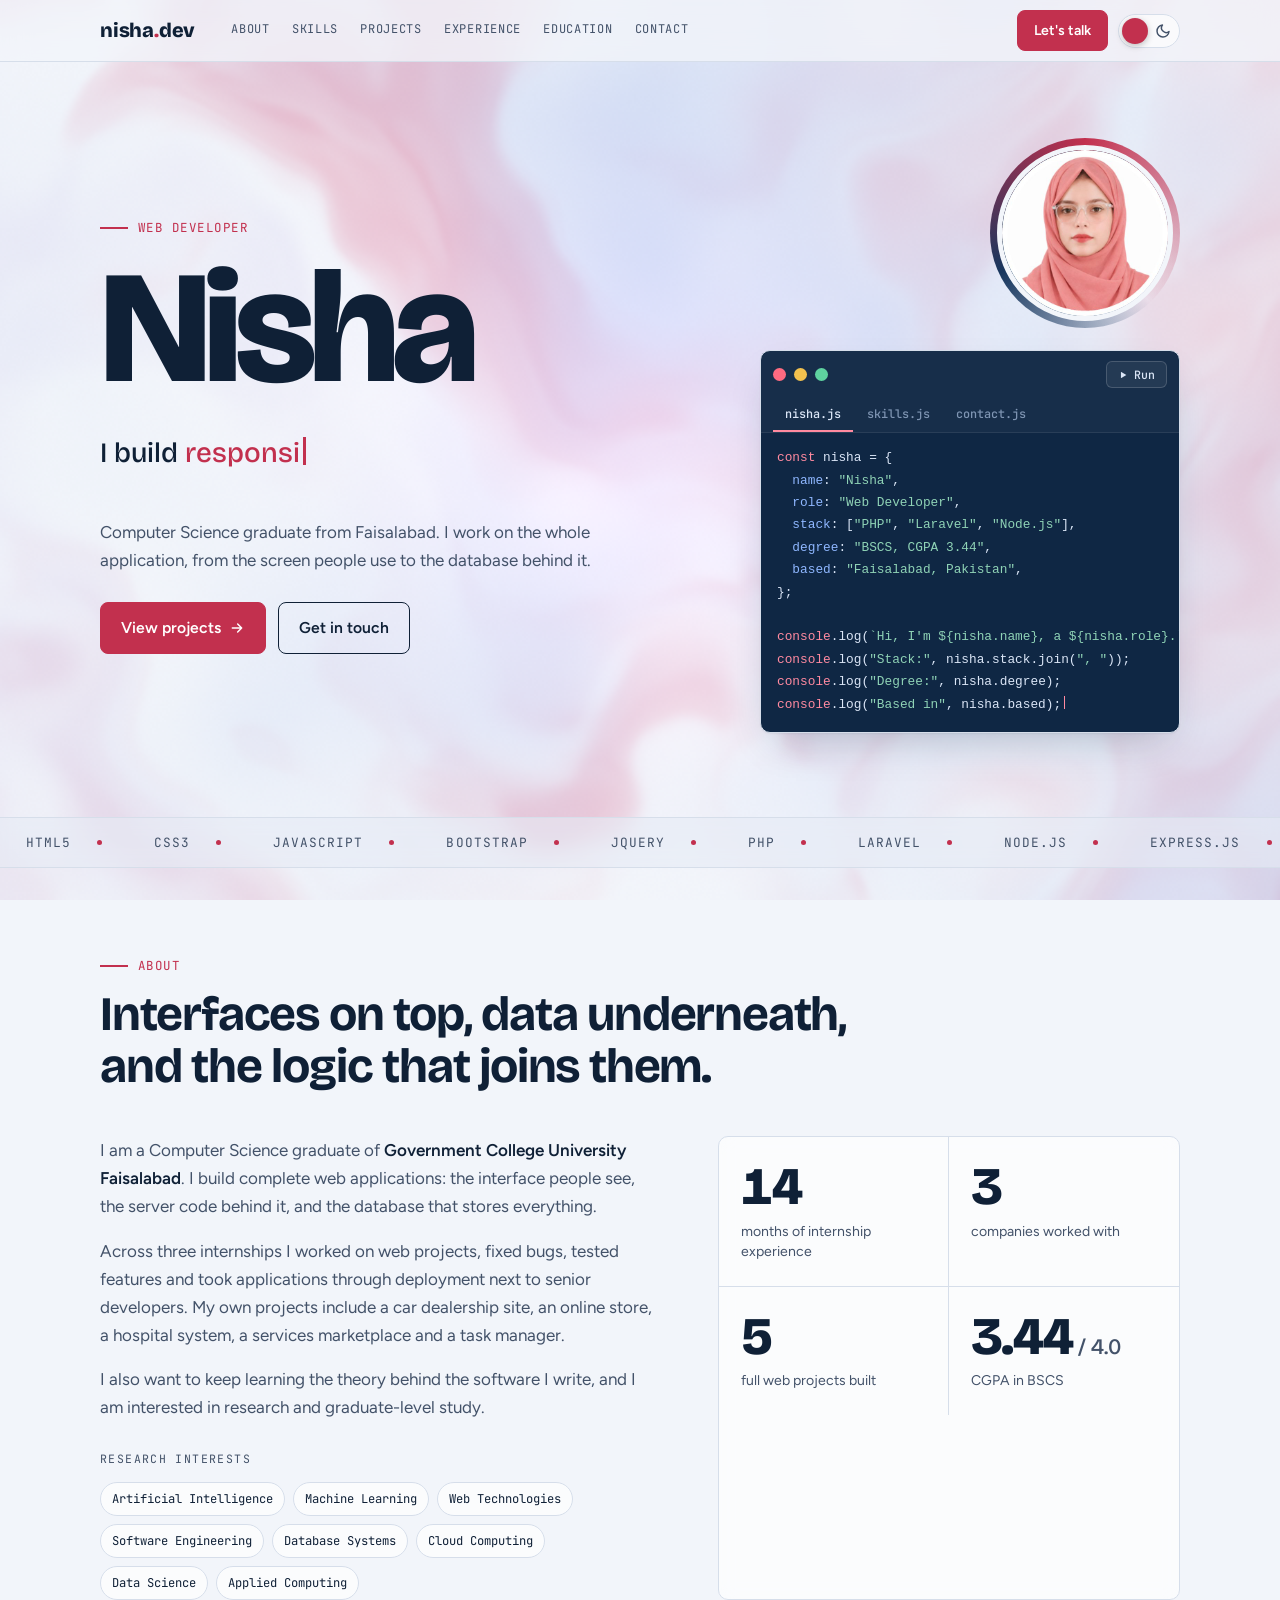
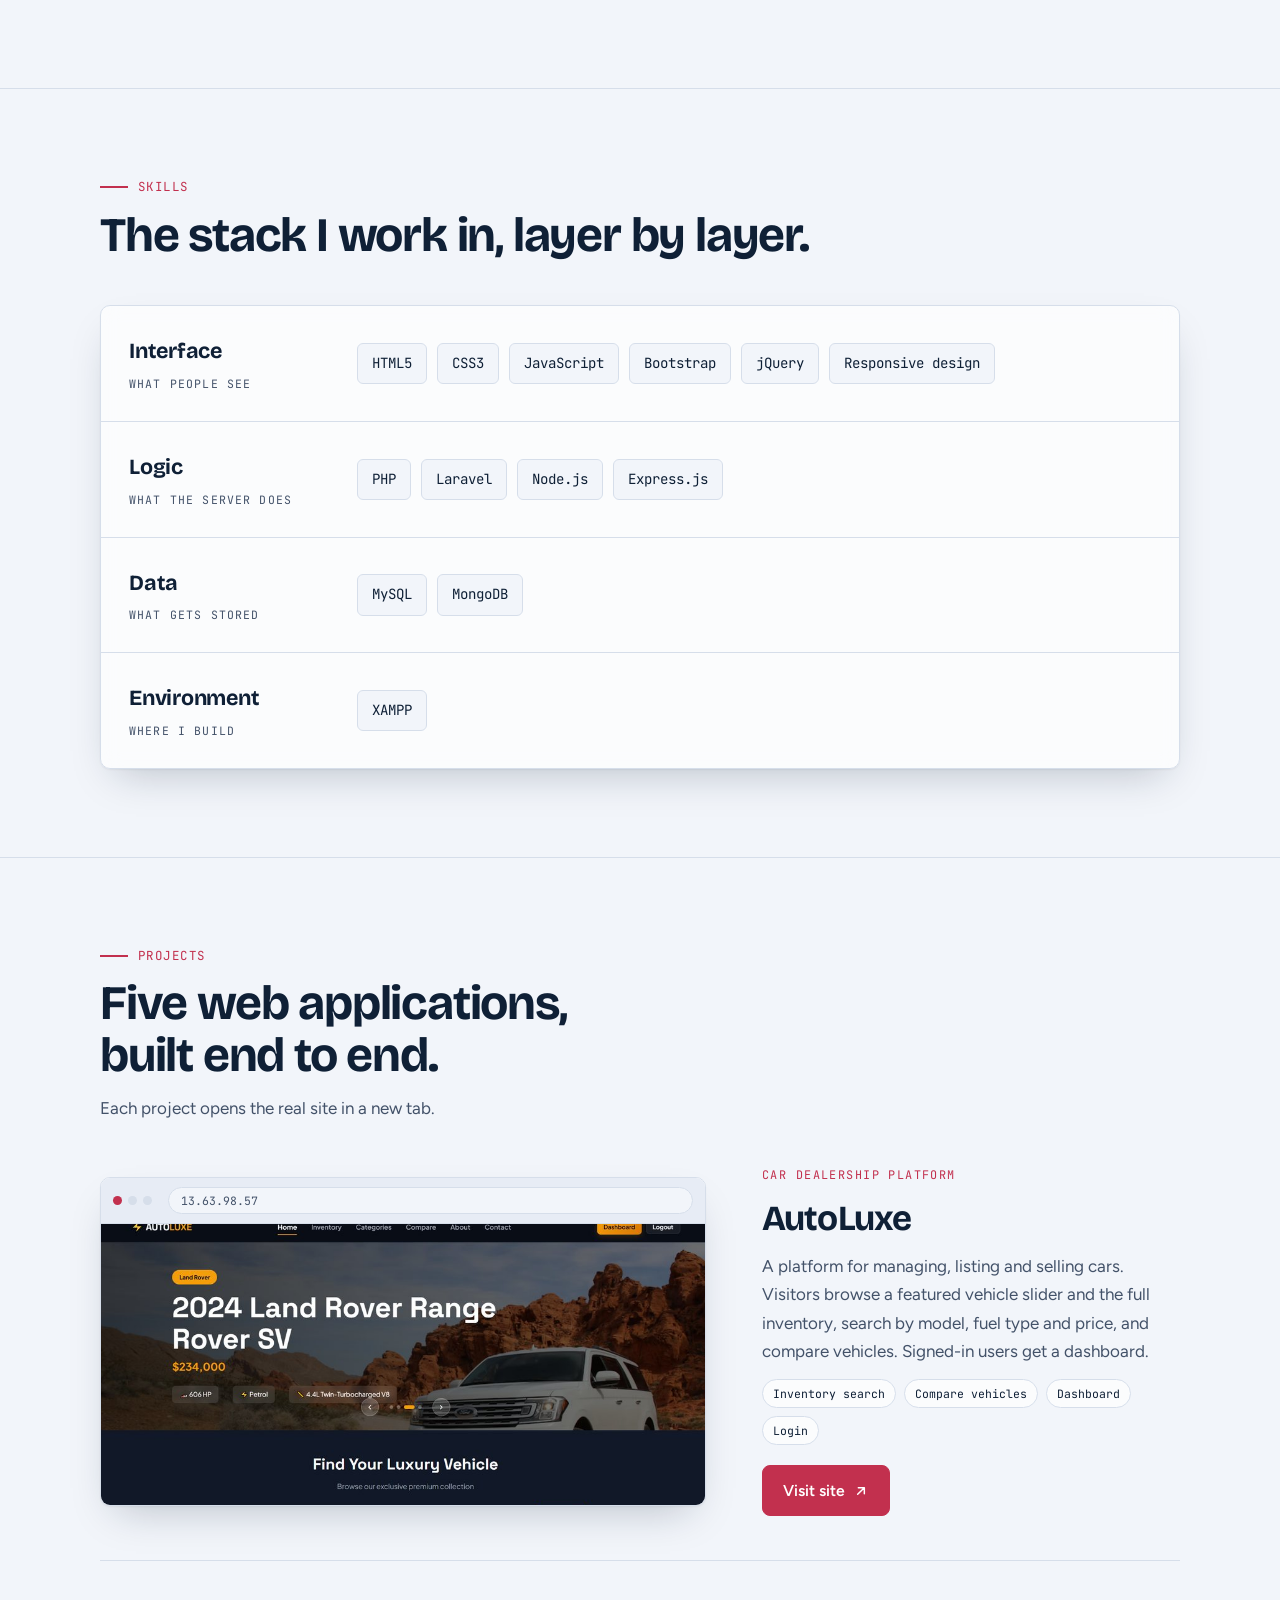
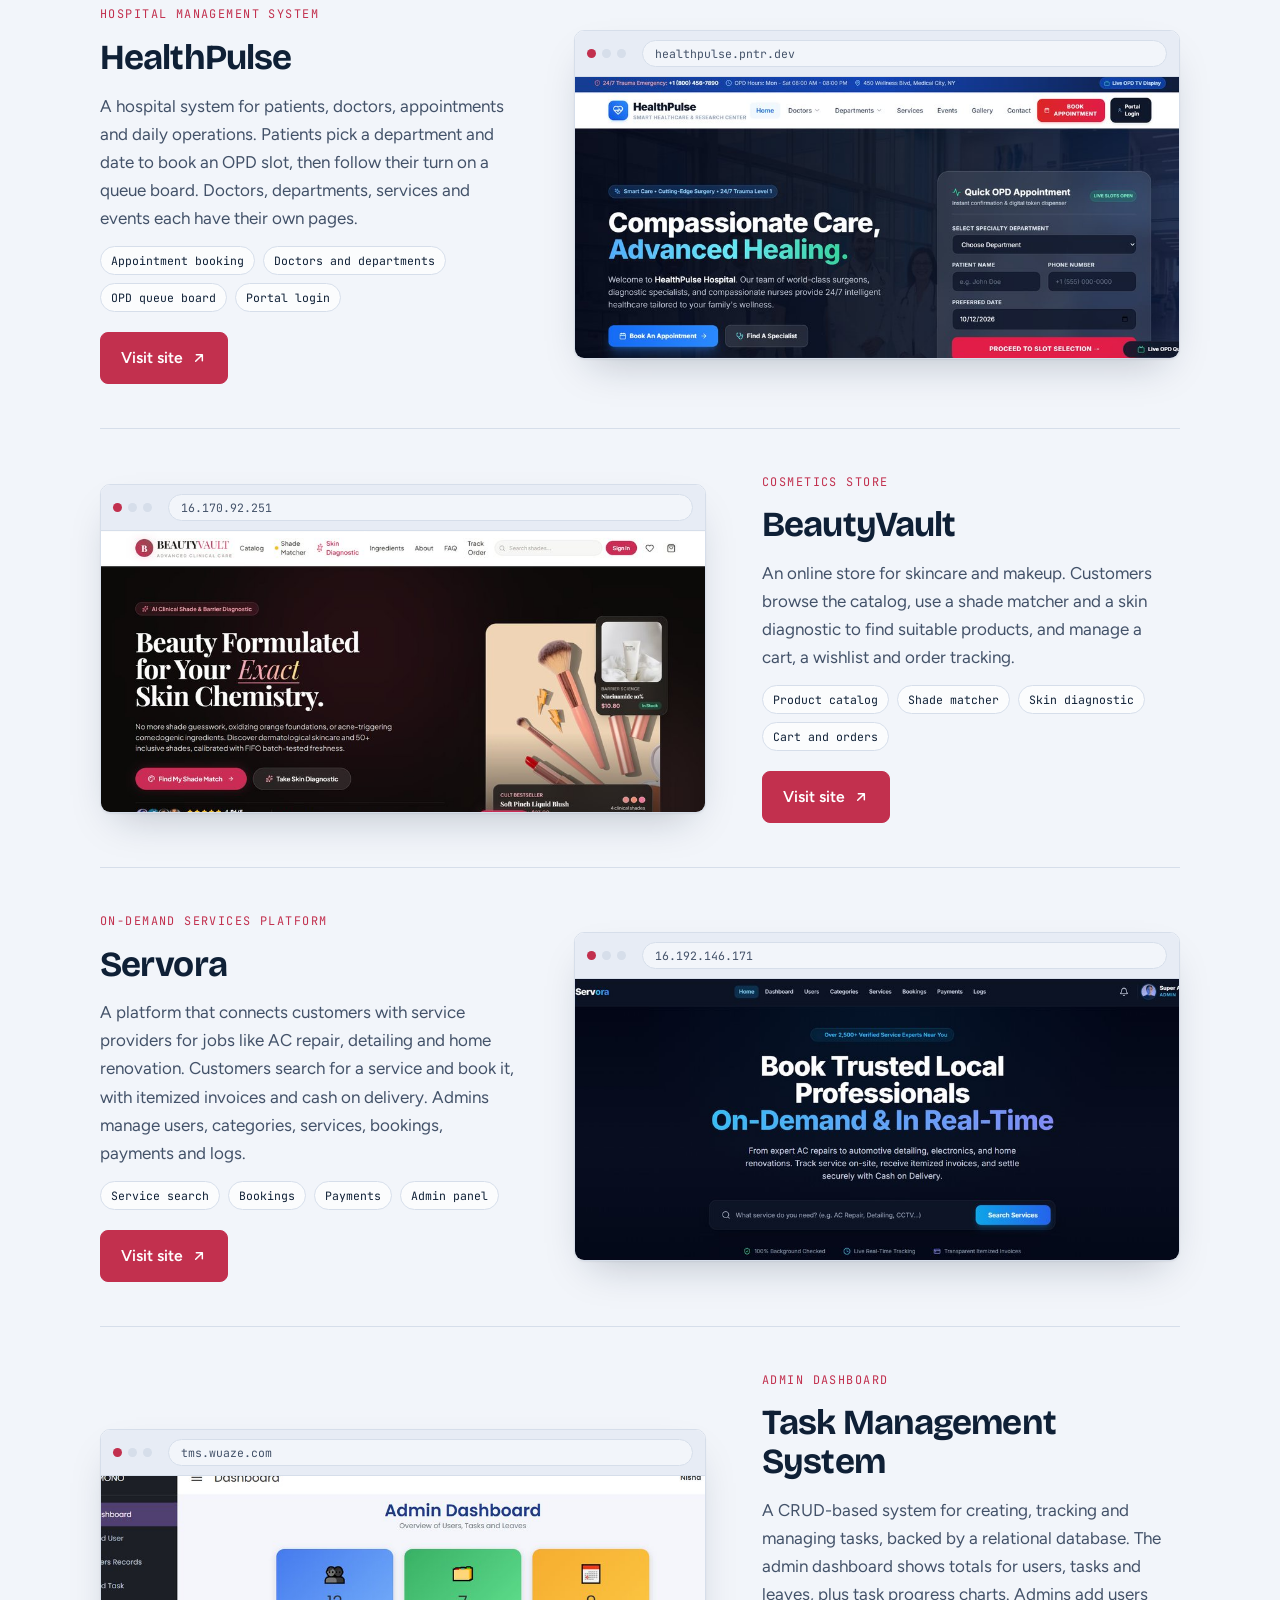
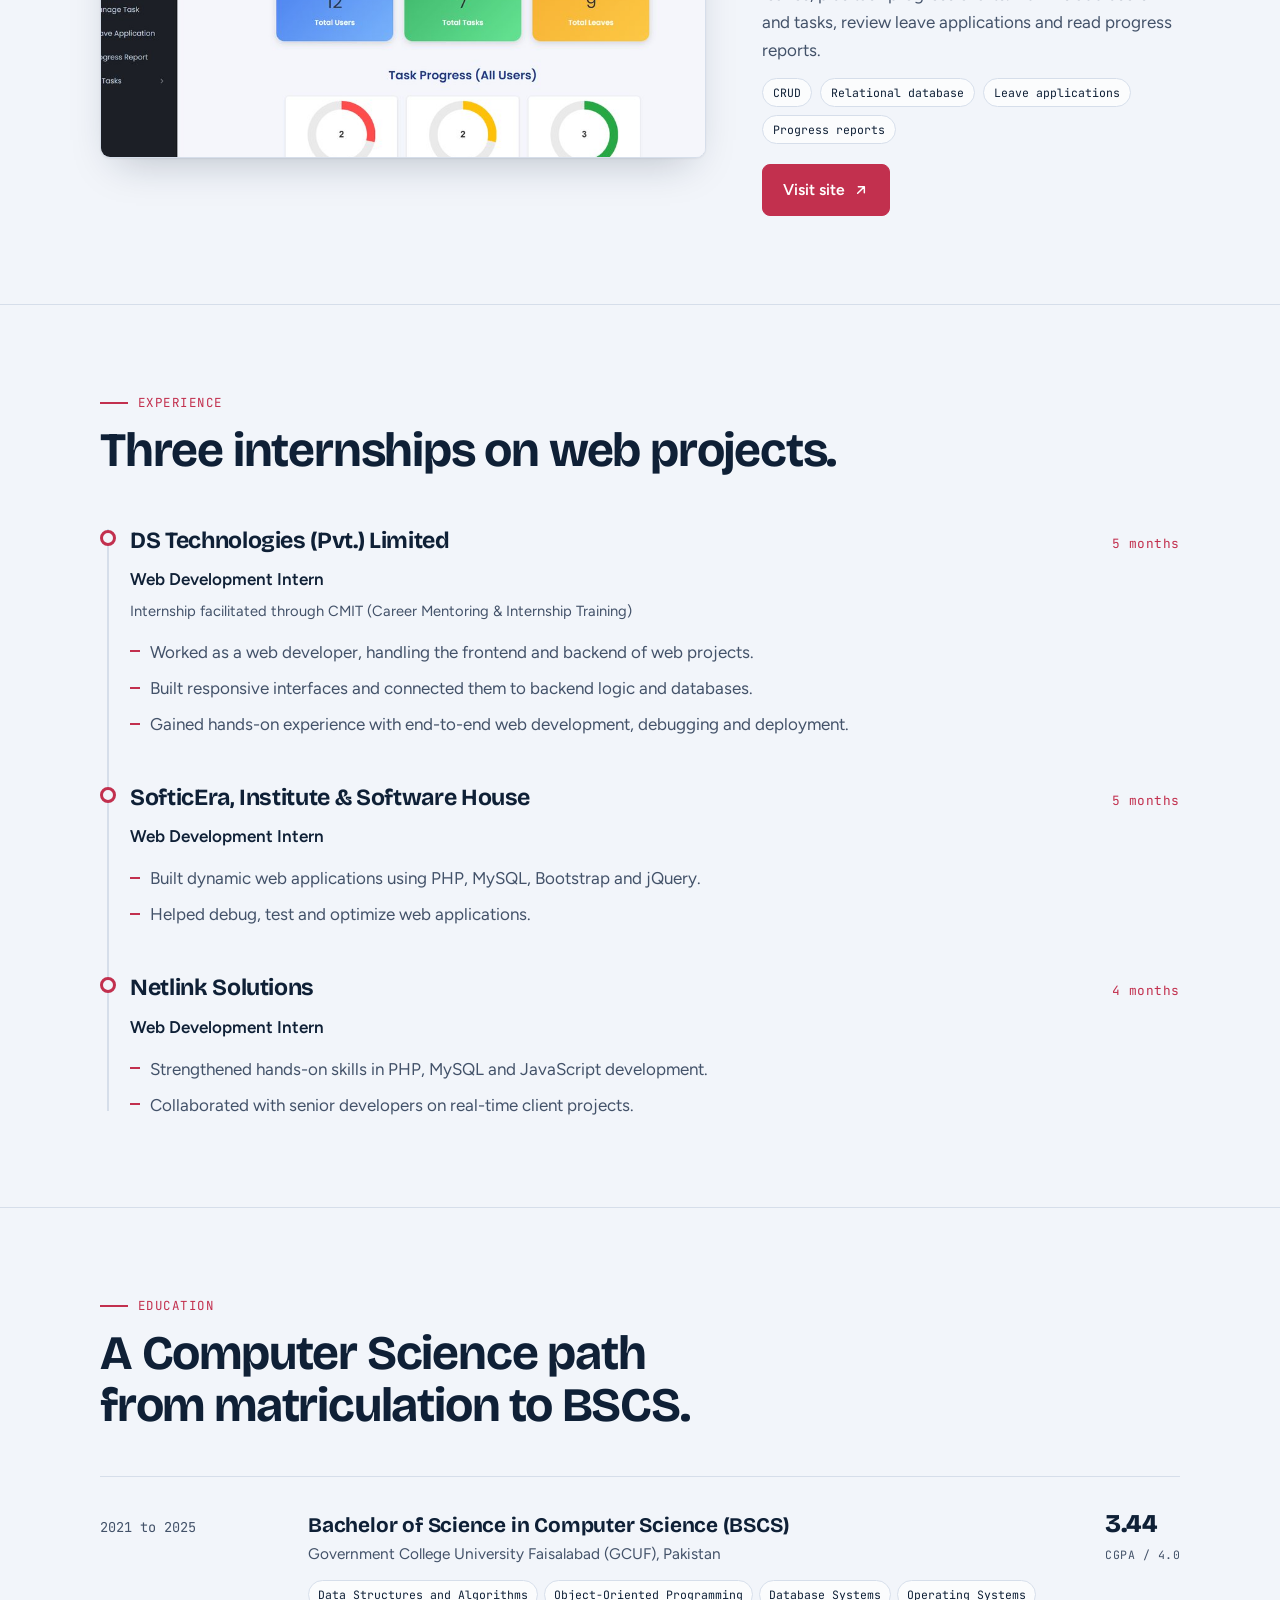
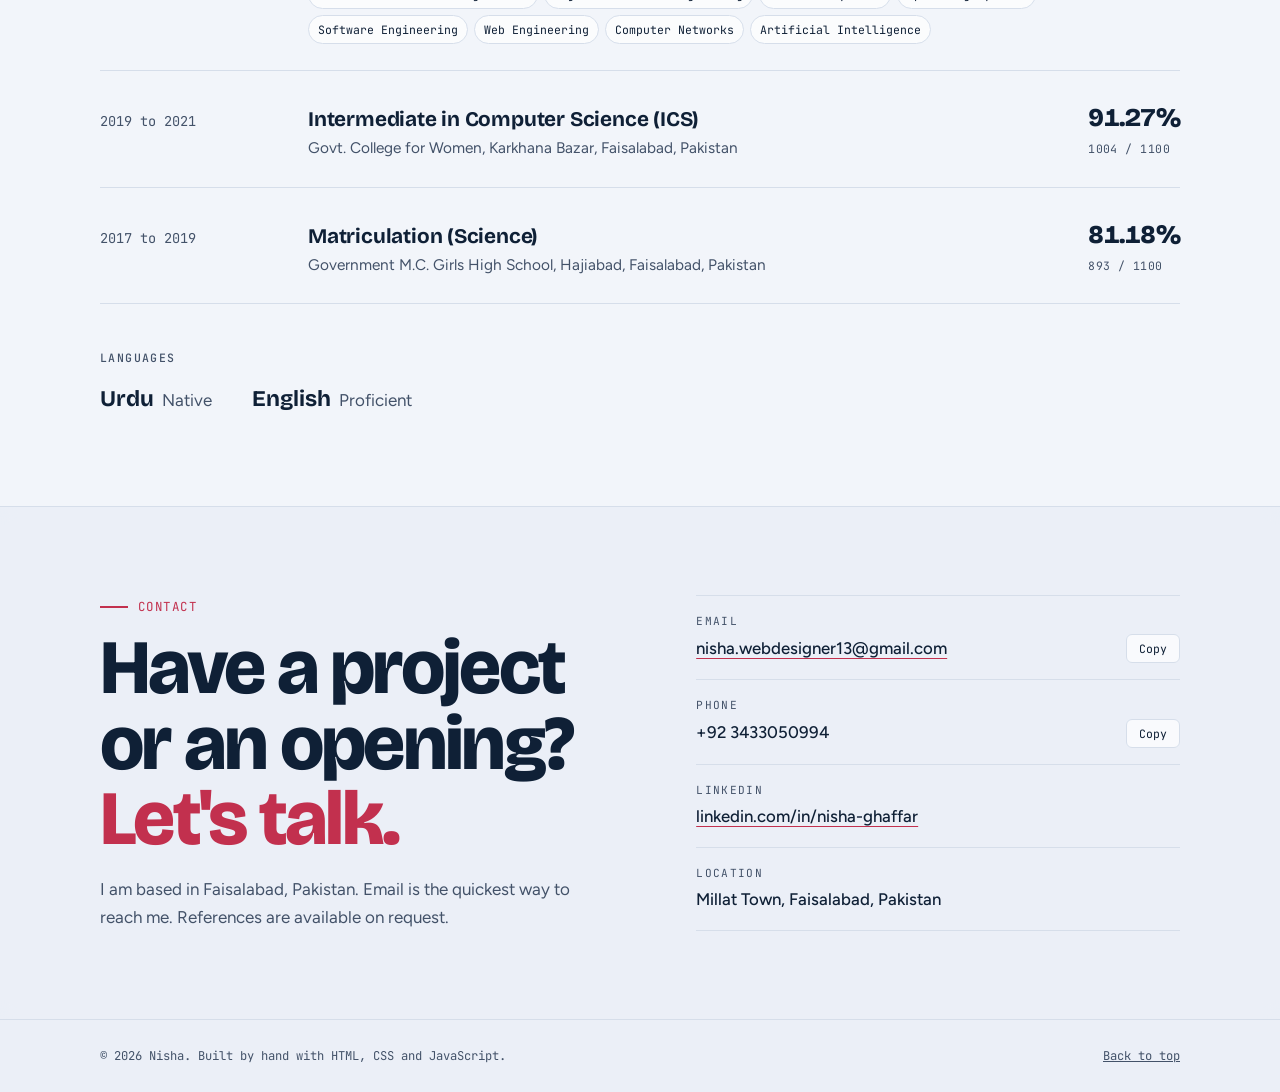
==== index.html @ bd6f0af9 "update porfolio" ====
<!DOCTYPE html>
<html lang="en">
<head>
<meta charset="utf-8">
<meta name="viewport" content="width=device-width, initial-scale=1">
<title>Nisha Portfolio</title>
<meta name="description" content="Portfolio of Nisha, a web developer and Computer Science graduate from Faisalabad, Pakistan. Projects, experience, skills and contact details.">
<meta name="author" content="Nisha">
<meta name="theme-color" content="#17365d">
<meta property="og:type" content="website">
<meta property="og:title" content="Nisha Portfolio">
<meta property="og:description" content="Web developer and Computer Science graduate from Faisalabad, Pakistan. See my projects, experience and skills.">
<link rel="icon" href="favicon.svg" type="image/svg+xml">
<link rel="icon" href="favicon.ico" sizes="32x32">
<link rel="apple-touch-icon" href="apple-touch-icon.png">
<link rel="preconnect" href="https://fonts.googleapis.com">
<link rel="preconnect" href="https://fonts.gstatic.com" crossorigin>
<link rel="stylesheet" href="https://fonts.googleapis.com/css2?family=Bricolage+Grotesque:opsz,wght@12..96,500;12..96,700;12..96,800&family=Figtree:wght@400;500;600&family=JetBrains+Mono:wght@400;500&display=swap">
<link rel="stylesheet" href="css/style.css">
</head>
<body>

<canvas id="bg" aria-hidden="true"></canvas>

<header class="top">
  <div class="wrap">
    <a class="brand" href="#home" aria-label="Nisha, back to top">nisha<span>.</span>dev</a>
    <div class="navpanel" id="navpanel">
      <nav class="nav" aria-label="Sections">
        <a href="#about">About</a>
        <a href="#skills">Skills</a>
        <a href="#projects">Projects</a>
        <a href="#experience">Experience</a>
        <a href="#education">Education</a>
        <a href="#contact">Contact</a>
      </nav>
    </div>
    <a class="btn primary talk" href="#contact">Let's talk</a>
    <button class="switch" id="theme" type="button" role="switch" aria-checked="false" aria-label="Dark theme">
      <svg class="si sun" viewBox="0 0 24 24" fill="none" stroke="currentColor" stroke-width="2.2" stroke-linecap="round" stroke-linejoin="round" aria-hidden="true"><circle cx="12" cy="12" r="4"/><path d="M12 2v2M12 20v2M4.9 4.9l1.4 1.4M17.7 17.7l1.4 1.4M2 12h2M20 12h2M4.9 19.1l1.4-1.4M17.7 6.3l1.4-1.4"/></svg>
      <svg class="si moon" viewBox="0 0 24 24" fill="none" stroke="currentColor" stroke-width="2.2" stroke-linecap="round" stroke-linejoin="round" aria-hidden="true"><path d="M21 12.8A9 9 0 1 1 11.2 3a7 7 0 0 0 9.8 9.8z"/></svg>
      <span class="thumb" aria-hidden="true"></span>
    </button>
    <button class="menu" id="menu" type="button" aria-expanded="false" aria-controls="navpanel" aria-label="Open menu"><span></span><span></span><span></span></button>
  </div>
  <div class="progress" id="progress" aria-hidden="true"></div>
</header>

<main>
  <section class="hero" id="home">
    <div class="wrap">
      <div>
        <p class="eyebrow">Web developer</p>
        <h1 class="name" aria-label="Nisha"><span class="ch" style="--i:0" aria-hidden="true">N</span><span class="ch" style="--i:1" aria-hidden="true">i</span><span class="ch" style="--i:2" aria-hidden="true">s</span><span class="ch" style="--i:3" aria-hidden="true">h</span><span class="ch" style="--i:4" aria-hidden="true">a</span></h1>
        <p class="role">I build <span class="typed" id="typed">web applications</span><span class="caret" aria-hidden="true"></span></p>
        <p class="lede">Computer Science graduate from Faisalabad. I work on the whole application, from the screen people use to the database behind it.</p>
        <div class="cta">
          <a class="btn primary" href="#projects">View projects
            <svg viewBox="0 0 24 24" fill="none" stroke="currentColor" stroke-width="2.2" stroke-linecap="round" stroke-linejoin="round" aria-hidden="true"><path d="M5 12h14M13 6l6 6-6 6"/></svg>
          </a>
          <a class="btn" href="#contact">Get in touch</a>
        </div>
      </div>
      <div class="side">
        <div class="photo">
          <div class="ring" aria-hidden="true"></div>
          <img src="images/nisha.jpg" alt="Portrait of Nisha" width="480" height="480">
        </div>
        <div class="win-wrap" id="winWrap">
          <div class="win-anim" id="winAnim">
            <div class="win" id="win">
              <div class="win-bar">
                <div class="dots">
                  <button class="dot r" id="dClose" type="button" aria-label="Close window"></button>
                  <button class="dot y" id="dMin" type="button" aria-label="Minimize window" aria-pressed="false"></button>
                  <button class="dot g" id="dMax" type="button" aria-label="Maximize window" aria-pressed="false"></button>
                </div>
                <button class="run" id="run" type="button"><svg viewBox="0 0 24 24" fill="currentColor" aria-hidden="true"><path d="M7 4l13 8-13 8z"/></svg>Run</button>
                <div class="tabs" role="tablist" aria-label="Files in this window">
                  <button class="tab" role="tab" data-f="nisha" aria-selected="true" aria-controls="codeBox" type="button">nisha.js</button>
                  <button class="tab" role="tab" data-f="skills" aria-selected="false" aria-controls="codeBox" tabindex="-1" type="button">skills.js</button>
                  <button class="tab" role="tab" data-f="contact" aria-selected="false" aria-controls="codeBox" tabindex="-1" type="button">contact.js</button>
                </div>
              </div>
              <div class="win-body">
                <div class="win-inner">
<pre class="code" id="codeBox" role="tabpanel" aria-label="File contents"><code id="codeEl"></code></pre>
                  <div class="term" id="term" hidden>
                    <div class="term-bar"><span>Terminal</span><button class="clear" id="clear" type="button">Clear</button></div>
                    <pre id="termOut" aria-live="polite"></pre>
                  </div>
                </div>
              </div>
            </div>
          </div>
          <button class="reopen" id="reopen" type="button" hidden>Reopen nisha.js</button>
        </div>
      </div>
    </div>
    <div class="strip" aria-hidden="true">
      <div class="strip-track">
        <ul><li>HTML5</li><li>CSS3</li><li>JavaScript</li><li>Bootstrap</li><li>jQuery</li><li>PHP</li><li>Laravel</li><li>Node.js</li><li>Express.js</li><li>MySQL</li><li>MongoDB</li><li>Responsive design</li></ul>
        <ul aria-hidden="true"><li>HTML5</li><li>CSS3</li><li>JavaScript</li><li>Bootstrap</li><li>jQuery</li><li>PHP</li><li>Laravel</li><li>Node.js</li><li>Express.js</li><li>MySQL</li><li>MongoDB</li><li>Responsive design</li></ul>
      </div>
    </div>
  </section>

  <section class="sec" id="about">
    <div class="wrap">
      <div class="sec-head rv">
        <p class="eyebrow">About</p>
        <h2>Interfaces on top, data underneath, and the logic that joins them.</h2>
      </div>
      <div class="about">
        <div class="rv">
          <p>I am a Computer Science graduate of <strong>Government College University Faisalabad</strong>. I build complete web applications: the interface people see, the server code behind it, and the database that stores everything.</p>
          <p>Across three internships I worked on web projects, fixed bugs, tested features and took applications through deployment next to senior developers. My own projects include a car dealership site, an online store, a hospital system, a services marketplace and a task manager.</p>
          <p>I also want to keep learning the theory behind the software I write, and I am interested in research and graduate-level study.</p>
          <p class="interests-label">Research interests</p>
          <ul class="interests">
            <li class="chip">Artificial Intelligence</li>
            <li class="chip">Machine Learning</li>
            <li class="chip">Web Technologies</li>
            <li class="chip">Software Engineering</li>
            <li class="chip">Database Systems</li>
            <li class="chip">Cloud Computing</li>
            <li class="chip">Data Science</li>
            <li class="chip">Applied Computing</li>
          </ul>
        </div>
        <div class="facts rv">
          <div class="fact"><div class="num" data-to="14" data-dec="0">14</div><p class="lbl">months of internship experience</p></div>
          <div class="fact"><div class="num" data-to="3" data-dec="0">3</div><p class="lbl">companies worked with</p></div>
          <div class="fact"><div class="num" data-to="5" data-dec="0">5</div><p class="lbl">full web projects built</p></div>
          <div class="fact"><div class="num" data-to="3.44" data-dec="2">3.44<small>/ 4.0</small></div><p class="lbl">CGPA in BSCS</p></div>
        </div>
      </div>
    </div>
  </section>

  <section class="sec" id="skills">
    <div class="wrap">
      <div class="sec-head rv">
        <p class="eyebrow">Skills</p>
        <h2>The stack I work in, layer by layer.</h2>
      </div>
      <div class="layers rv">
        <div class="layer">
          <h3>Interface<span class="tag">What people see</span></h3>
          <ul class="chips">
            <li class="tool">HTML5</li><li class="tool">CSS3</li><li class="tool">JavaScript</li><li class="tool">Bootstrap</li><li class="tool">jQuery</li><li class="tool">Responsive design</li>
          </ul>
        </div>
        <div class="layer">
          <h3>Logic<span class="tag">What the server does</span></h3>
          <ul class="chips">
            <li class="tool">PHP</li><li class="tool">Laravel</li><li class="tool">Node.js</li><li class="tool">Express.js</li>
          </ul>
        </div>
        <div class="layer">
          <h3>Data<span class="tag">What gets stored</span></h3>
          <ul class="chips">
            <li class="tool">MySQL</li><li class="tool">MongoDB</li>
          </ul>
        </div>
        <div class="layer">
          <h3>Environment<span class="tag">Where I build</span></h3>
          <ul class="chips">
            <li class="tool">XAMPP</li>
          </ul>
        </div>
      </div>
    </div>
  </section>

  <section class="sec" id="projects">
    <div class="wrap">
      <div class="sec-head rv">
        <p class="eyebrow">Projects</p>
        <h2>Five web applications, built end to end.</h2>
        <p class="sub">Each project opens the real site in a new tab.</p>
      </div>
      <div class="projects">

        <article class="proj rv">
          <a class="shot" href="http://13.63.98.57/" target="_blank" rel="noopener" aria-label="Open AutoLuxe in a new tab">
            <div class="chrome" aria-hidden="true"><i></i><i></i><i></i><span class="url">13.63.98.57</span></div>
            <div class="view"><img src="images/autoluxe.jpg" alt="AutoLuxe home page with a featured Land Rover slider and a vehicle search bar"></div>
          </a>
          <div class="proj-body">
            <span class="kind">Car dealership platform</span>
            <h3>AutoLuxe</h3>
            <p>A platform for managing, listing and selling cars. Visitors browse a featured vehicle slider and the full inventory, search by model, fuel type and price, and compare vehicles. Signed-in users get a dashboard.</p>
            <ul class="tags"><li>Inventory search</li><li>Compare vehicles</li><li>Dashboard</li><li>Login</li></ul>
            <a class="btn primary" href="http://13.63.98.57/" target="_blank" rel="noopener">Visit site
              <svg viewBox="0 0 24 24" fill="none" stroke="currentColor" stroke-width="2.2" stroke-linecap="round" stroke-linejoin="round" aria-hidden="true"><path d="M7 17L17 7M8 7h9v9"/></svg>
            </a>
          </div>
        </article>

        <article class="proj rv">
          <a class="shot" href="https://healthpulse.pntr.dev/" target="_blank" rel="noopener" aria-label="Open HealthPulse in a new tab">
            <div class="chrome" aria-hidden="true"><i></i><i></i><i></i><span class="url">healthpulse.pntr.dev</span></div>
            <div class="view"><img src="images/healthpulse.jpg" alt="HealthPulse hospital home page with a quick OPD appointment form"></div>
          </a>
          <div class="proj-body">
            <span class="kind">Hospital management system</span>
            <h3>HealthPulse</h3>
            <p>A hospital system for patients, doctors, appointments and daily operations. Patients pick a department and date to book an OPD slot, then follow their turn on a queue board. Doctors, departments, services and events each have their own pages.</p>
            <ul class="tags"><li>Appointment booking</li><li>Doctors and departments</li><li>OPD queue board</li><li>Portal login</li></ul>
            <a class="btn primary" href="https://healthpulse.pntr.dev/" target="_blank" rel="noopener">Visit site
              <svg viewBox="0 0 24 24" fill="none" stroke="currentColor" stroke-width="2.2" stroke-linecap="round" stroke-linejoin="round" aria-hidden="true"><path d="M7 17L17 7M8 7h9v9"/></svg>
            </a>
          </div>
        </article>

        <article class="proj rv">
          <a class="shot" href="http://16.170.92.251/" target="_blank" rel="noopener" aria-label="Open BeautyVault in a new tab">
            <div class="chrome" aria-hidden="true"><i></i><i></i><i></i><span class="url">16.170.92.251</span></div>
            <div class="view"><img src="images/beautyvault.jpg" alt="BeautyVault cosmetics store home page with a skin diagnostic and shade match buttons"></div>
          </a>
          <div class="proj-body">
            <span class="kind">Cosmetics store</span>
            <h3>BeautyVault</h3>
            <p>An online store for skincare and makeup. Customers browse the catalog, use a shade matcher and a skin diagnostic to find suitable products, and manage a cart, a wishlist and order tracking.</p>
            <ul class="tags"><li>Product catalog</li><li>Shade matcher</li><li>Skin diagnostic</li><li>Cart and orders</li></ul>
            <a class="btn primary" href="http://16.170.92.251/" target="_blank" rel="noopener">Visit site
              <svg viewBox="0 0 24 24" fill="none" stroke="currentColor" stroke-width="2.2" stroke-linecap="round" stroke-linejoin="round" aria-hidden="true"><path d="M7 17L17 7M8 7h9v9"/></svg>
            </a>
          </div>
        </article>

        <article class="proj rv">
          <a class="shot" href="http://16.192.146.171/" target="_blank" rel="noopener" aria-label="Open Servora in a new tab">
            <div class="chrome" aria-hidden="true"><i></i><i></i><i></i><span class="url">16.192.146.171</span></div>
            <div class="view"><img src="images/servora.jpg" alt="Servora home page with a service search bar and an admin navigation menu"></div>
          </a>
          <div class="proj-body">
            <span class="kind">On-demand services platform</span>
            <h3>Servora</h3>
            <p>A platform that connects customers with service providers for jobs like AC repair, detailing and home renovation. Customers search for a service and book it, with itemized invoices and cash on delivery. Admins manage users, categories, services, bookings, payments and logs.</p>
            <ul class="tags"><li>Service search</li><li>Bookings</li><li>Payments</li><li>Admin panel</li></ul>
            <a class="btn primary" href="http://16.192.146.171/" target="_blank" rel="noopener">Visit site
              <svg viewBox="0 0 24 24" fill="none" stroke="currentColor" stroke-width="2.2" stroke-linecap="round" stroke-linejoin="round" aria-hidden="true"><path d="M7 17L17 7M8 7h9v9"/></svg>
            </a>
          </div>
        </article>

        <article class="proj rv">
          <a class="shot" href="https://tms.wuaze.com/" target="_blank" rel="noopener" aria-label="Open Task Management System in a new tab">
            <div class="chrome" aria-hidden="true"><i></i><i></i><i></i><span class="url">tms.wuaze.com</span></div>
            <div class="view"><img src="images/task-management.jpg" alt="Task Management System admin dashboard with user, task and leave totals and task progress charts"></div>
          </a>
          <div class="proj-body">
            <span class="kind">Admin dashboard</span>
            <h3>Task Management System</h3>
            <p>A CRUD-based system for creating, tracking and managing tasks, backed by a relational database. The admin dashboard shows totals for users, tasks and leaves, plus task progress charts. Admins add users and tasks, review leave applications and read progress reports.</p>
            <ul class="tags"><li>CRUD</li><li>Relational database</li><li>Leave applications</li><li>Progress reports</li></ul>
            <a class="btn primary" href="https://tms.wuaze.com/" target="_blank" rel="noopener">Visit site
              <svg viewBox="0 0 24 24" fill="none" stroke="currentColor" stroke-width="2.2" stroke-linecap="round" stroke-linejoin="round" aria-hidden="true"><path d="M7 17L17 7M8 7h9v9"/></svg>
            </a>
          </div>
        </article>

      </div>
    </div>
  </section>

  <section class="sec" id="experience">
    <div class="wrap">
      <div class="sec-head rv">
        <p class="eyebrow">Experience</p>
        <h2>Three internships on web projects.</h2>
      </div>
      <div class="tl">
        <article class="job rv">
          <div class="job-head"><h3>DS Technologies (Pvt.) Limited</h3><span class="dur">5 months</span></div>
          <p class="role-line">Web Development Intern</p>
          <p class="via">Internship facilitated through CMIT (Career Mentoring &amp; Internship Training)</p>
          <ul>
            <li>Worked as a web developer, handling the frontend and backend of web projects.</li>
            <li>Built responsive interfaces and connected them to backend logic and databases.</li>
            <li>Gained hands-on experience with end-to-end web development, debugging and deployment.</li>
          </ul>
        </article>
        <article class="job rv">
          <div class="job-head"><h3>SofticEra, Institute &amp; Software House</h3><span class="dur">5 months</span></div>
          <p class="role-line">Web Development Intern</p>
          <ul>
            <li>Built dynamic web applications using PHP, MySQL, Bootstrap and jQuery.</li>
            <li>Helped debug, test and optimize web applications.</li>
          </ul>
        </article>
        <article class="job rv">
          <div class="job-head"><h3>Netlink Solutions</h3><span class="dur">4 months</span></div>
          <p class="role-line">Web Development Intern</p>
          <ul>
            <li>Strengthened hands-on skills in PHP, MySQL and JavaScript development.</li>
            <li>Collaborated with senior developers on real-time client projects.</li>
          </ul>
        </article>
      </div>
    </div>
  </section>

  <section class="sec" id="education">
    <div class="wrap">
      <div class="sec-head rv">
        <p class="eyebrow">Education</p>
        <h2>A Computer Science path from matriculation to BSCS.</h2>
      </div>
      <div class="edu rv">
        <div class="edu-row">
          <p class="yrs">2021 to 2025</p>
          <div>
            <h3>Bachelor of Science in Computer Science (BSCS)</h3>
            <p class="where">Government College University Faisalabad (GCUF), Pakistan</p>
            <ul class="course" aria-label="Relevant coursework">
              <li class="chip">Data Structures and Algorithms</li>
              <li class="chip">Object-Oriented Programming</li>
              <li class="chip">Database Systems</li>
              <li class="chip">Operating Systems</li>
              <li class="chip">Software Engineering</li>
              <li class="chip">Web Engineering</li>
              <li class="chip">Computer Networks</li>
              <li class="chip">Artificial Intelligence</li>
            </ul>
          </div>
          <p class="score">3.44<small>CGPA / 4.0</small></p>
        </div>
        <div class="edu-row">
          <p class="yrs">2019 to 2021</p>
          <div>
            <h3>Intermediate in Computer Science (ICS)</h3>
            <p class="where">Govt. College for Women, Karkhana Bazar, Faisalabad, Pakistan</p>
          </div>
          <p class="score">91.27%<small>1004 / 1100</small></p>
        </div>
        <div class="edu-row">
          <p class="yrs">2017 to 2019</p>
          <div>
            <h3>Matriculation (Science)</h3>
            <p class="where">Government M.C. Girls High School, Hajiabad, Faisalabad, Pakistan</p>
          </div>
          <p class="score">81.18%<small>893 / 1100</small></p>
        </div>
      </div>
      <div class="langs rv">
        <h3>Languages</h3>
        <p><b>Urdu</b><span>Native</span></p>
        <p><b>English</b><span>Proficient</span></p>
      </div>
    </div>
  </section>

  <section class="sec contact" id="contact">
    <div class="wrap contact-grid">
      <div class="rv">
        <p class="eyebrow">Contact</p>
        <h2 class="big">Have a project or an opening? <em>Let's talk.</em></h2>
        <p class="contact-note">I am based in Faisalabad, Pakistan. Email is the quickest way to reach me. References are available on request.</p>
      </div>
      <div class="rows rv">
        <div class="crow"><span class="k">Email</span><a class="v" href="https://mail.google.com/mail/?view=cm&amp;fs=1&amp;to=nisha.webdesigner13@gmail.com&amp;su=Hello%20Nisha" target="_blank" rel="noopener">nisha.webdesigner13@gmail.com</a><button class="copy" type="button" data-copy="nisha.webdesigner13@gmail.com">Copy</button></div>
        <div class="crow"><span class="k">Phone</span><span class="v">+92 3433050994</span><button class="copy" type="button" data-copy="+92 3433050994">Copy</button></div>
        <div class="crow"><span class="k">LinkedIn</span><a class="v" href="https://www.linkedin.com/in/nisha-ghaffar-21767033b/" target="_blank" rel="noopener">linkedin.com/in/nisha-ghaffar</a><span></span></div>
        <div class="crow"><span class="k">Location</span><span class="v">Millat Town, Faisalabad, Pakistan</span><span></span></div>
      </div>
    </div>
  </section>
</main>

<footer>
  <div class="wrap">
    <span>&copy; 2026 Nisha. Built by hand with HTML, CSS and JavaScript.</span>
    <a href="#home">Back to top</a>
  </div>
</footer>

<button class="totop" id="totop" type="button" aria-label="Back to top">
  <svg viewBox="0 0 24 24" fill="none" stroke="currentColor" stroke-width="2.2" stroke-linecap="round" stroke-linejoin="round" aria-hidden="true"><path d="M12 19V5M5 12l7-7 7 7"/></svg>
</button>

<script src="js/script.js"></script>
</body>
</html>
---- css/style.css ----
/* Nisha portfolio: styles
   Sections: tokens (light and dark colours), header, hero, about, skills, projects, experience, education, contact, motion rules */
:root { color-scheme: light; }
html { -webkit-text-size-adjust: 100%; }
body { margin: 0; }
img { max-width: 100%; }
[hidden] { display: none !important; }

/* Layout concept: a long single page over one fixed animated backdrop (drifting light plus a slow network). Content sits on frosted panels. Work is shown as case-study rows: browser frame with the real screenshot, then the write-up. */
:root {
  --bg: #f2f5fa;
  --bg-2: #e7ecf5;
  --surface: #ffffff;
  --glass: rgba(255, 255, 255, .66);
  --glass-2: rgba(231, 236, 245, .6);
  --ink: #0f2036;
  --muted: #435269;
  --line: #d6deea;
  --accent: #c2304e;
  --accent-ink: #ffffff;
  --navy: #17365d;
  --code-bg: #0f2744;
  --code-ink: #dbe6f7;
  --code-key: #ff8aa0;
  --code-str: #8fd3b6;
  --code-dim: #7f95b3;
  --shadow: 0 1px 2px rgba(15, 32, 54, .06), 0 18px 40px -16px rgba(15, 32, 54, .26);
  --r: 10px;
  --font-display: 'Bricolage Grotesque', 'Segoe UI', system-ui, sans-serif;
  --font-body: 'Figtree', system-ui, -apple-system, 'Segoe UI', sans-serif;
  --font-mono: 'JetBrains Mono', ui-monospace, 'SFMono-Regular', Menlo, monospace;
}
@media (prefers-color-scheme: dark) {
  :root:not([data-theme="light"]) {
    --bg: #0a1627;
    --bg-2: #0e1d33;
    --surface: #12233a;
    --glass: rgba(18, 35, 58, .62);
    --glass-2: rgba(14, 29, 51, .6);
    --ink: #e8eef8;
    --muted: #9aabc3;
    --line: #22364f;
    --accent: #ff7088;
    --accent-ink: #2a0a14;
    --navy: #8fb2e6;
    --code-bg: #07111f;
    --shadow: 0 1px 2px rgba(0, 0, 0, .4), 0 18px 42px -16px rgba(0, 0, 0, .7);
    color-scheme: dark;
  }
}
:root[data-theme="dark"] {
  --bg: #0a1627;
  --bg-2: #0e1d33;
  --surface: #12233a;
  --glass: rgba(18, 35, 58, .62);
  --glass-2: rgba(14, 29, 51, .6);
  --ink: #e8eef8;
  --muted: #9aabc3;
  --line: #22364f;
  --accent: #ff7088;
  --accent-ink: #2a0a14;
  --navy: #8fb2e6;
  --code-bg: #07111f;
  --shadow: 0 1px 2px rgba(0, 0, 0, .4), 0 18px 42px -16px rgba(0, 0, 0, .7);
  color-scheme: dark;
}

*, *::before, *::after { box-sizing: border-box; }
html { scroll-behavior: smooth; }
body {
  background: var(--bg);
  color: var(--ink);
  font-family: var(--font-body);
  font-size: 1.0625rem;
  line-height: 1.65;
  -webkit-font-smoothing: antialiased;
  overflow-x: clip;
}
h1, h2, h3, p, ul, figure, pre { margin: 0; }
ul { padding: 0; list-style: none; }
a { color: inherit; }
:focus-visible { outline: 2px solid var(--accent); outline-offset: 3px; border-radius: 4px; }
.wrap { max-width: 1120px; margin-inline: auto; padding-inline: 20px; }
section[id] { scroll-margin-top: 84px; }
#bg { position: fixed; inset: 0; width: 100%; height: 100%; display: block; pointer-events: none; z-index: 0; }
main, footer { position: relative; }

/* header */
.top {
  position: sticky;
  top: env(safe-area-inset-top, 0px);
  z-index: 20;
  background: var(--bg);
  background: color-mix(in srgb, var(--bg) 78%, transparent);
  -webkit-backdrop-filter: blur(14px);
  backdrop-filter: blur(14px);
  border-bottom: 1px solid var(--line);
}
.top .wrap { display: flex; flex-wrap: nowrap; align-items: center; gap: 10px; padding-block: 10px; }
.progress { position: absolute; left: 0; bottom: -1px; height: 2px; width: 100%; background: var(--accent); transform: scaleX(0); transform-origin: left; }
.brand { font-family: var(--font-display); font-weight: 800; font-size: 1.25rem; letter-spacing: -.01em; text-decoration: none; margin-right: auto; }
.brand span { color: var(--accent); }
/* mobile: the links open as a dropdown under the header */
.navpanel {
  position: absolute; top: 100%; left: 0; right: 0;
  display: grid; grid-template-rows: 0fr; visibility: hidden;
  background: var(--bg);
  transition: grid-template-rows .35s cubic-bezier(.2, .8, .2, 1), visibility 0s .35s;
}
.top.open .navpanel { grid-template-rows: 1fr; visibility: visible; border-bottom: 1px solid var(--line); transition: grid-template-rows .35s cubic-bezier(.2, .8, .2, 1), visibility 0s; }
.nav { display: grid; min-height: 0; overflow: hidden; width: 100%; max-width: 1120px; margin-inline: auto; padding-inline: 20px; }
.nav a {
  font-family: var(--font-mono);
  font-size: .82rem;
  letter-spacing: .08em;
  text-transform: uppercase;
  text-decoration: none;
  color: var(--muted);
  padding: 15px 4px;
  border-bottom: 1px solid var(--line);
}
.nav a:last-child { border-bottom: 0; }
.nav a:hover { color: var(--ink); }
.nav a[aria-current="true"] { color: var(--ink); box-shadow: inset 3px 0 0 var(--accent); padding-left: 14px; }

/* theme switch */
.switch { position: relative; flex-shrink: 0; width: 62px; height: 34px; padding: 0; border: 1px solid var(--line); border-radius: 999px; background: var(--glass); color: var(--muted); cursor: pointer; transition: border-color .2s; }
.switch:hover { border-color: var(--accent); }
.switch .thumb { position: absolute; top: 3px; left: 3px; width: 26px; height: 26px; border-radius: 50%; background: var(--accent); box-shadow: 0 2px 6px rgba(0, 0, 0, .25); transition: transform .4s cubic-bezier(.3, 1.5, .5, 1); }
.switch[aria-checked="true"] .thumb { transform: translateX(28px); }
.switch .si { position: absolute; top: 50%; width: 16px; height: 16px; margin-top: -8px; }
.switch .sun { left: 8px; }
.switch .moon { right: 8px; }
.switch[aria-checked="false"] .sun, .switch[aria-checked="true"] .moon { color: var(--accent-ink); }

/* menu toggle */
.menu { display: grid; place-content: center; gap: 5px; flex-shrink: 0; width: 38px; height: 38px; padding: 0; border: 1px solid var(--line); border-radius: 50%; background: var(--glass); cursor: pointer; transition: border-color .2s; }
.menu:hover { border-color: var(--accent); }
.menu span { display: block; width: 16px; height: 2px; border-radius: 2px; background: var(--ink); transition: transform .3s, opacity .2s; }
.top.open .menu span:nth-child(1) { transform: translateY(7px) rotate(45deg); }
.top.open .menu span:nth-child(2) { opacity: 0; }
.top.open .menu span:nth-child(3) { transform: translateY(-7px) rotate(-45deg); }

.btn.talk { display: none; padding: 8px 16px; font-size: .88rem; }
@media (min-width: 640px) { .btn.talk { display: inline-flex; } }
@media (min-width: 880px) {
  .top .navpanel { position: static; display: block; visibility: visible; background: none; -webkit-backdrop-filter: none; backdrop-filter: none; border: 0; margin-left: 16px; margin-right: auto; transition: none; }
  .top .nav { display: flex; gap: 2px; overflow: visible; width: auto; max-width: none; margin: 0; padding: 0; }
  .top .nav a { padding: 8px 10px; border-bottom: 2px solid transparent; font-size: .75rem; letter-spacing: .06em; white-space: nowrap; }
  .top .nav a[aria-current="true"] { box-shadow: none; padding-left: 10px; border-bottom-color: var(--accent); }
  .menu { display: none; }
  .brand { margin-right: 0; }
}

/* buttons */
.btn {
  display: inline-flex; align-items: center; gap: 8px;
  font-family: var(--font-body); font-weight: 600; font-size: .98rem;
  text-decoration: none;
  padding: 12px 20px;
  border-radius: 8px;
  border: 1.5px solid var(--ink);
  background: transparent; color: var(--ink);
  cursor: pointer;
  transition: transform .2s, filter .2s;
}
.btn:hover { transform: translateY(-2px); }
.btn.primary { background: var(--accent); border-color: var(--accent); color: var(--accent-ink); }
.btn.primary:hover { filter: brightness(1.08); }
.btn svg { width: 16px; height: 16px; }

/* hero */
.hero { position: relative; border-bottom: 1px solid var(--line); overflow: hidden; }
.hero .wrap { position: relative; display: grid; gap: 40px; padding-block: 48px 60px; }
@media (min-width: 880px) { .hero .wrap { grid-template-columns: 1.35fr 1fr; align-items: center; padding-block: 76px 84px; gap: 56px; } }
.eyebrow { font-family: var(--font-mono); font-size: .78rem; letter-spacing: .12em; text-transform: uppercase; color: var(--accent); display: flex; align-items: center; gap: 10px; }
.eyebrow::before { content: ""; width: 28px; height: 2px; background: var(--accent); }
.name {
  font-family: var(--font-display);
  font-weight: 800;
  font-size: clamp(4.5rem, 17vw, 10rem);
  line-height: .95;
  letter-spacing: -.045em;
  overflow: hidden;
  padding-bottom: .08em;
  margin-top: 14px;
}
.name .ch { display: inline-block; animation: rise .8s cubic-bezier(.2, .8, .2, 1) both; animation-delay: calc(var(--i) * 70ms); }
@keyframes rise { from { transform: translateY(105%) rotate(6deg); } to { transform: none; } }
.role { font-family: var(--font-display); font-weight: 500; font-size: clamp(1.25rem, 3.2vw, 1.75rem); line-height: 1.3; margin-top: 18px; min-height: 2.6em; }
.typed { color: var(--accent); }
.caret { display: inline-block; width: .1em; height: 1em; margin-left: 3px; vertical-align: -.12em; background: var(--accent); animation: blink 1s steps(1) infinite; }
@keyframes blink { 50% { opacity: 0; } }
.lede { color: var(--muted); max-width: 52ch; margin-top: 10px; }
.cta { display: flex; flex-wrap: wrap; gap: 12px; margin-top: 28px; }

.side { display: grid; gap: 22px; justify-items: start; }
@media (min-width: 600px) and (max-width: 879px) { .side { grid-template-columns: auto 1fr; align-items: center; gap: 28px; } .side .win-wrap { max-width: none; } }
@media (min-width: 880px) { .side { justify-items: end; } }
.photo { position: relative; width: 190px; aspect-ratio: 1; translate: calc(var(--px, 0) * -16px) calc(var(--py, 0) * -12px); transition: translate .3s ease-out; }
.photo .ring { position: absolute; inset: 0; border-radius: 50%; background: conic-gradient(from 0deg, var(--accent), transparent 38%, var(--navy) 68%, var(--accent)); animation: spin 9s linear infinite; }
.photo img { position: absolute; inset: 7px; width: calc(100% - 14px); height: calc(100% - 14px); border-radius: 50%; border: 5px solid var(--bg); object-fit: cover; background: var(--bg-2); }
@keyframes spin { to { transform: rotate(360deg); } }
/* code window: working dots, file tabs, run button */
.win-wrap { width: 100%; max-width: 420px; display: grid; gap: 10px; justify-items: start; }
.win-anim { width: 100%; display: grid; grid-template-rows: 1fr; transition: grid-template-rows .4s cubic-bezier(.2, .8, .2, 1); }
.win-anim.closed { grid-template-rows: 0fr; }
.win { min-height: 0; width: 100%; background: var(--code-bg); border-radius: var(--r); box-shadow: var(--shadow); border: 1px solid var(--line); overflow: hidden; }
.win-anim.closed .win { border-width: 0; opacity: 0; visibility: hidden; box-shadow: none; transition: opacity .25s, visibility 0s .4s; }
.win-bar { display: flex; flex-wrap: wrap; align-items: center; gap: 6px 10px; padding: 10px 12px 0; background: rgba(255, 255, 255, .03); border-bottom: 1px solid rgba(255, 255, 255, .08); font-family: var(--font-mono); font-size: .72rem; color: var(--code-dim); }
.dots { display: flex; gap: 8px; align-items: center; padding-block: 2px; }
.dot { position: relative; width: 13px; height: 13px; padding: 0; border: 0; border-radius: 50%; cursor: pointer; }
.dot::before { content: ""; position: absolute; inset: -4px; }
.dot::after { position: absolute; inset: 0; display: grid; place-items: center; font: 700 10px/1 var(--font-body); color: rgba(0, 0, 0, .62); opacity: 0; transition: opacity .15s; }
.dots:hover .dot::after, .dot:focus-visible::after { opacity: 1; }
.dot.r { background: #ff6b81; }
.dot.r::after { content: "\00d7"; }
.dot.y { background: #f2c14e; }
.dot.y::after { content: "\2212"; }
.dot.g { background: #5fd3a0; }
.dot.g::after { content: "+"; }
.dot:focus-visible { outline: 2px solid #fff; outline-offset: 3px; }
.run { margin-left: auto; display: inline-flex; align-items: center; gap: 6px; font: 500 .72rem var(--font-mono); padding: 5px 11px; border-radius: 6px; border: 1px solid rgba(255, 255, 255, .16); background: rgba(255, 255, 255, .06); color: var(--code-ink); cursor: pointer; transition: background .2s, border-color .2s, color .2s; }
.run:hover { background: var(--accent); border-color: var(--accent); color: var(--accent-ink); }
.run svg { width: 10px; height: 10px; }
.tabs { order: 3; flex: 1 0 100%; display: flex; gap: 2px; overflow-x: auto; scrollbar-width: none; margin-top: 4px; }
.tabs::-webkit-scrollbar { display: none; }
.tab { font: 500 .74rem var(--font-mono); color: var(--code-dim); background: none; border: 0; border-bottom: 2px solid transparent; padding: 8px 12px; cursor: pointer; white-space: nowrap; transition: color .2s, border-color .2s; }
.tab:hover { color: var(--code-ink); }
.tab[aria-selected="true"] { color: var(--code-ink); border-bottom-color: var(--code-key); }
.win-body { display: grid; grid-template-rows: 1fr; transition: grid-template-rows .35s cubic-bezier(.2, .8, .2, 1); }
.win.min .win-body { grid-template-rows: 0fr; }
.win-inner { min-height: 0; overflow: hidden; }
.code { font-family: var(--font-mono); font-size: clamp(.68rem, 2.6vw, .8rem); line-height: 1.75; color: var(--code-ink); padding: 14px 16px 16px; overflow-x: auto; white-space: pre; min-height: calc(12 * 1.75em + 30px); }
.ln { display: block; animation: ln .4s ease both; animation-delay: calc(var(--i) * 40ms); }
@keyframes ln { from { opacity: .2; transform: translateX(-8px); } to { opacity: 1; transform: none; } }
.term { border-top: 1px solid rgba(255, 255, 255, .08); background: rgba(0, 0, 0, .22); }
.term-bar { display: flex; align-items: center; justify-content: space-between; padding: 6px 12px; font: 500 .66rem var(--font-mono); letter-spacing: .1em; text-transform: uppercase; color: var(--code-dim); }
.clear { font: 500 .66rem var(--font-mono); letter-spacing: .08em; text-transform: uppercase; color: var(--code-dim); background: none; border: 0; cursor: pointer; padding: 2px 4px; }
.clear:hover { color: var(--code-key); }
.term pre { font-family: var(--font-mono); font-size: clamp(.68rem, 2.6vw, .8rem); line-height: 1.7; color: var(--code-ink); padding: 0 16px 14px; white-space: pre-wrap; overflow-wrap: anywhere; min-height: 5.6em; }
.term .pr { color: var(--code-str); }
.reopen { font: 500 .78rem var(--font-mono); padding: 8px 14px; border-radius: 999px; border: 1px solid var(--line); background: var(--glass); color: var(--ink); cursor: pointer; transition: border-color .2s, color .2s; }
.reopen:hover { border-color: var(--accent); color: var(--accent); }
.scrim { position: fixed; inset: 0; z-index: 39; background: rgba(5, 12, 24, .62); -webkit-backdrop-filter: blur(4px); backdrop-filter: blur(4px); }
.win.max { position: fixed; z-index: 40; top: 50%; left: 50%; transform: translate(-50%, -50%); width: min(780px, calc(100vw - 32px)); max-height: calc(100vh - 32px); max-height: calc(100dvh - 32px); display: flex; flex-direction: column; animation: pop .3s cubic-bezier(.2, .8, .2, 1); }
.win.max .win-bar { flex-shrink: 0; }
.win.max .win-body { flex: 1; min-height: 0; }
.win.max .win-inner { overflow: auto; }
.win.max .code, .win.max .term pre { font-size: clamp(.8rem, 2.6vw, .98rem); }
@keyframes pop { from { opacity: 0; transform: translate(-50%, -47%) scale(.96); } to { opacity: 1; transform: translate(-50%, -50%) scale(1); } }
.code .k { color: var(--code-key); }
.code .p { color: #8fb7ff; }
.code .s { color: var(--code-str); }
.code .caret { background: var(--code-key); }

.strip { border-top: 1px solid var(--line); background: var(--glass-2); -webkit-backdrop-filter: blur(8px); backdrop-filter: blur(8px); overflow: hidden; position: relative; }
.strip-track { display: flex; width: max-content; animation: slide 38s linear infinite; }
.strip ul { display: flex; flex-shrink: 0; }
.strip li { font-family: var(--font-mono); font-size: .8rem; letter-spacing: .08em; text-transform: uppercase; color: var(--muted); padding: 14px 26px; white-space: nowrap; display: flex; align-items: center; gap: 26px; }
.strip li::after { content: ""; width: 5px; height: 5px; border-radius: 50%; background: var(--accent); }
@keyframes slide { to { transform: translateX(-50%); } }

/* sections */
.sec { padding-block: 88px; }
.sec + .sec { border-top: 1px solid var(--line); }
.sec-head { display: grid; gap: 12px; margin-bottom: 44px; max-width: 760px; }
.sec-head h2 { font-family: var(--font-display); font-weight: 700; font-size: clamp(1.9rem, 5vw, 3rem); line-height: 1.08; letter-spacing: -.025em; text-wrap: balance; }
.sec-head p.sub { color: var(--muted); max-width: 56ch; }
.rv { transform: translateY(22px); transition: transform .7s cubic-bezier(.2, .8, .2, 1); }
.rv.in { transform: none; }

/* about */
.about { display: grid; gap: 40px; }
@media (min-width: 880px) { .about { grid-template-columns: 1.2fr 1fr; gap: 64px; } }
.about p + p { margin-top: 16px; }
.about p { color: var(--muted); max-width: 62ch; }
.about p strong { color: var(--ink); font-weight: 600; }
.interests { margin-top: 14px; display: flex; flex-wrap: wrap; gap: 8px; }
.chip { font-family: var(--font-mono); font-size: .76rem; padding: 6px 11px; border: 1px solid var(--line); background: var(--glass); border-radius: 999px; color: var(--ink); }
.about .interests-label { font-family: var(--font-mono); font-size: .72rem; letter-spacing: .12em; text-transform: uppercase; color: var(--muted); margin-top: 28px; }
.facts { display: grid; grid-template-columns: repeat(2, 1fr); border: 1px solid var(--line); border-radius: var(--r); background: var(--glass); -webkit-backdrop-filter: blur(8px); backdrop-filter: blur(8px); align-content: start; overflow: hidden; }
.fact { padding: 24px 22px; border-bottom: 1px solid var(--line); }
.fact:nth-child(odd) { border-right: 1px solid var(--line); }
.fact:nth-last-child(-n+2) { border-bottom: 0; }
.fact .num { font-family: var(--font-display); font-weight: 800; font-size: clamp(2.4rem, 7vw, 3.3rem); line-height: 1; letter-spacing: -.03em; font-variant-numeric: tabular-nums; }
.fact .num small { font-size: .42em; color: var(--muted); font-weight: 500; letter-spacing: 0; margin-left: 4px; }
.fact .lbl { font-size: .88rem; color: var(--muted); margin-top: 8px; line-height: 1.4; }

/* stack */
.layers { display: grid; border: 1px solid var(--line); border-radius: var(--r); overflow: hidden; background: var(--glass); -webkit-backdrop-filter: blur(10px); backdrop-filter: blur(10px); box-shadow: var(--shadow); }
.layer { display: grid; gap: 14px; padding: 24px 22px; }
.layer + .layer { border-top: 1px solid var(--line); }
@media (min-width: 760px) { .layer { grid-template-columns: 200px 1fr; align-items: center; gap: 28px; padding: 28px; } }
.layer h3 { font-family: var(--font-display); font-weight: 700; font-size: 1.35rem; letter-spacing: -.01em; }
.layer .tag { display: block; font-family: var(--font-mono); font-size: .72rem; letter-spacing: .1em; text-transform: uppercase; color: var(--muted); margin-top: 4px; font-weight: 400; }
.layer .chips { display: flex; flex-wrap: wrap; gap: 10px; }
.tool { font-family: var(--font-mono); font-size: .88rem; padding: 8px 14px; border: 1px solid var(--line); border-radius: 6px; background: var(--bg); transition: transform .2s, border-color .2s, color .2s; }
.tool:hover { transform: translateY(-3px); border-color: var(--accent); color: var(--accent); }

/* projects */
.proj { display: grid; gap: 26px; align-items: center; padding-block: 44px; border-top: 1px solid var(--line); }
.proj:first-child { border-top: 0; padding-top: 0; }
.proj:last-child { padding-bottom: 0; }
@media (min-width: 900px) {
  .proj { grid-template-columns: 1.45fr 1fr; gap: 56px; }
  .proj:nth-child(even) { grid-template-columns: 1fr 1.45fr; }
  .proj:nth-child(even) .shot { order: 2; }
}
.shot { display: block; min-width: 0; border: 1px solid var(--line); border-radius: var(--r); overflow: hidden; background: var(--surface); box-shadow: var(--shadow); text-decoration: none; transform: perspective(1100px) translateY(var(--ty, 0px)) rotateX(var(--rx, 0deg)) rotateY(var(--ry, 0deg)); transition: transform .25s ease-out, box-shadow .35s; }
.shot:hover { --ty: -6px; }
.chrome { display: flex; align-items: center; gap: 6px; padding: 9px 12px; background: var(--bg-2); border-bottom: 1px solid var(--line); }
.chrome i { width: 9px; height: 9px; border-radius: 50%; background: var(--line); flex-shrink: 0; }
.chrome i:first-child { background: var(--accent); }
.chrome .url { margin-left: 10px; flex: 1; min-width: 0; font-family: var(--font-mono); font-size: .72rem; color: var(--muted); background: var(--bg); border: 1px solid var(--line); border-radius: 999px; padding: 3px 12px; overflow: hidden; text-overflow: ellipsis; white-space: nowrap; }
.view { overflow: hidden; aspect-ratio: 2.15 / 1; background: var(--bg-2); }
.view img { display: block; width: 100%; height: 100%; object-fit: cover; object-position: top left; translate: 0 var(--py, 0px); scale: var(--sc, 1.12); transition: scale 1.2s cubic-bezier(.2, .8, .2, 1); }
.shot:hover .view img { --sc: 1.18; }
.proj-body { display: grid; gap: 14px; justify-items: start; min-width: 0; }
.kind { font-family: var(--font-mono); font-size: .74rem; letter-spacing: .12em; text-transform: uppercase; color: var(--accent); }
.proj h3 { font-family: var(--font-display); font-weight: 700; font-size: clamp(1.7rem, 4vw, 2.2rem); letter-spacing: -.025em; line-height: 1.1; }
.proj p { color: var(--muted); max-width: 52ch; }
.tags { display: flex; flex-wrap: wrap; gap: 8px; }
.tags li { font-family: var(--font-mono); font-size: .72rem; padding: 4px 10px; border: 1px solid var(--line); background: var(--glass); border-radius: 999px; }
.proj .btn { margin-top: 6px; }

/* experience */
.tl { position: relative; display: grid; gap: 40px; padding-left: 30px; }
.tl::before { content: ""; position: absolute; left: 7px; top: 8px; bottom: 8px; width: 2px; background: var(--line); }
.tl-fill { position: absolute; left: 7px; top: 8px; bottom: 8px; width: 2px; background: var(--accent); transform: scaleY(0); transform-origin: top; }
.job { position: relative; display: grid; gap: 6px; }
.job::before { content: ""; position: absolute; left: -30px; top: 9px; width: 16px; height: 16px; border-radius: 50%; background: var(--bg); border: 3px solid var(--accent); transition: background .4s, box-shadow .4s; }
.job.on::before { background: var(--accent); box-shadow: 0 0 0 6px color-mix(in srgb, var(--accent) 20%, transparent); }
.job-head { display: flex; flex-wrap: wrap; align-items: baseline; justify-content: space-between; gap: 4px 20px; }
.job h3 { font-family: var(--font-display); font-weight: 700; font-size: 1.45rem; letter-spacing: -.015em; }
.dur { font-family: var(--font-mono); font-size: .8rem; color: var(--accent); letter-spacing: .04em; }
.job .role-line { font-weight: 600; }
.job .via { font-size: .92rem; color: var(--muted); }
.job ul { margin-top: 8px; display: grid; gap: 8px; max-width: 70ch; }
.job li { color: var(--muted); padding-left: 20px; position: relative; }
.job li::before { content: ""; position: absolute; left: 0; top: .75em; width: 10px; height: 2px; background: var(--accent); }

/* education */
.edu { display: grid; }
.edu-row { display: grid; gap: 8px; padding: 26px 0; border-top: 1px solid var(--line); }
.edu-row:last-child { border-bottom: 1px solid var(--line); }
@media (min-width: 760px) { .edu-row { grid-template-columns: 180px 1fr auto; gap: 28px; align-items: baseline; } }
.edu-row .yrs { font-family: var(--font-mono); font-size: .85rem; color: var(--muted); }
.edu-row h3 { font-family: var(--font-display); font-weight: 700; font-size: 1.3rem; letter-spacing: -.01em; line-height: 1.25; }
.edu-row .where { color: var(--muted); font-size: .96rem; margin-top: 2px; }
.score { font-family: var(--font-display); font-weight: 800; font-size: 1.6rem; letter-spacing: -.02em; font-variant-numeric: tabular-nums; }
.score small { display: block; font-family: var(--font-mono); font-weight: 400; font-size: .72rem; color: var(--muted); letter-spacing: .04em; }
.course { margin-top: 14px; display: flex; flex-wrap: wrap; gap: 6px; }
.course .chip { font-size: .72rem; padding: 4px 9px; }
.langs { margin-top: 44px; display: flex; flex-wrap: wrap; gap: 14px 40px; align-items: baseline; }
.langs h3 { font-family: var(--font-mono); font-size: .72rem; letter-spacing: .12em; text-transform: uppercase; color: var(--muted); font-weight: 500; width: 100%; }
.langs b { font-family: var(--font-display); font-size: 1.4rem; font-weight: 700; margin-right: 8px; }
.langs span { color: var(--muted); }

/* contact */
.contact { background: var(--glass-2); -webkit-backdrop-filter: blur(8px); backdrop-filter: blur(8px); }
.contact-grid { display: grid; gap: 40px; }
@media (min-width: 880px) { .contact-grid { grid-template-columns: 1.1fr 1fr; gap: 64px; align-items: end; } }
.big { font-family: var(--font-display); font-weight: 800; font-size: clamp(2.4rem, 8vw, 4.8rem); line-height: .98; letter-spacing: -.035em; text-wrap: balance; margin-top: 14px; }
.big em { font-style: normal; color: var(--accent); }
.contact-note { color: var(--muted); margin-top: 18px; max-width: 46ch; }
.rows { display: grid; border-top: 1px solid var(--line); }
.crow { display: grid; grid-template-columns: 1fr auto; gap: 4px 12px; align-items: center; padding: 16px 0; border-bottom: 1px solid var(--line); }
.crow .k { grid-column: 1 / -1; font-family: var(--font-mono); font-size: .7rem; letter-spacing: .12em; text-transform: uppercase; color: var(--muted); }
.crow .v { font-weight: 500; font-size: 1.05rem; overflow-wrap: anywhere; min-width: 0; user-select: all; }
.crow a.v { user-select: auto; text-decoration-color: var(--accent); text-underline-offset: 4px; }
.copy { font-family: var(--font-mono); font-size: .72rem; padding: 6px 12px; border: 1px solid var(--line); background: var(--glass); color: var(--ink); border-radius: 6px; cursor: pointer; }
.copy:hover { border-color: var(--accent); color: var(--accent); }
footer { padding-block: 26px; border-top: 1px solid var(--line); background: var(--glass-2); }
footer .wrap { display: flex; flex-wrap: wrap; justify-content: space-between; gap: 8px 20px; font-family: var(--font-mono); font-size: .76rem; color: var(--muted); }

/* cursor spotlight on panels */
[data-spot] { position: relative; }
[data-spot]::after { content: ""; position: absolute; inset: 0; pointer-events: none; opacity: 0; transition: opacity .3s; background: radial-gradient(280px circle at var(--mx, 50%) var(--my, 50%), color-mix(in srgb, var(--accent) 18%, transparent), transparent 70%); }
[data-spot]:hover::after { opacity: 1; }

/* back to top */
.totop { position: fixed; right: 16px; bottom: calc(16px + env(safe-area-inset-bottom, 0px)); z-index: 15; width: 44px; height: 44px; display: grid; place-items: center; border-radius: 50%; border: 1px solid var(--line); background: var(--glass); -webkit-backdrop-filter: blur(10px); backdrop-filter: blur(10px); color: var(--ink); cursor: pointer; opacity: 0; visibility: hidden; transform: translateY(12px); transition: opacity .3s, transform .3s, visibility 0s .3s, border-color .2s, color .2s; }
.totop.show { opacity: 1; visibility: visible; transform: none; transition: opacity .3s, transform .3s, visibility 0s, border-color .2s, color .2s; }
.totop:hover { border-color: var(--accent); color: var(--accent); }
.totop svg { width: 18px; height: 18px; }

/* smooth colour change when the theme switches */
.theme-anim, .theme-anim * { transition: background-color .45s ease, color .45s ease, border-color .45s ease, box-shadow .45s ease !important; }

@media (min-width: 1400px) { .wrap { max-width: 1200px; } }

@media (prefers-reduced-motion: reduce) {
  html { scroll-behavior: auto; }
  *, *::before, *::after { animation: none !important; transition: none !important; }
  .rv { transform: none; }
  .strip-track { width: auto; flex-wrap: wrap; }
  .strip-track ul[aria-hidden="true"] { display: none; }
}
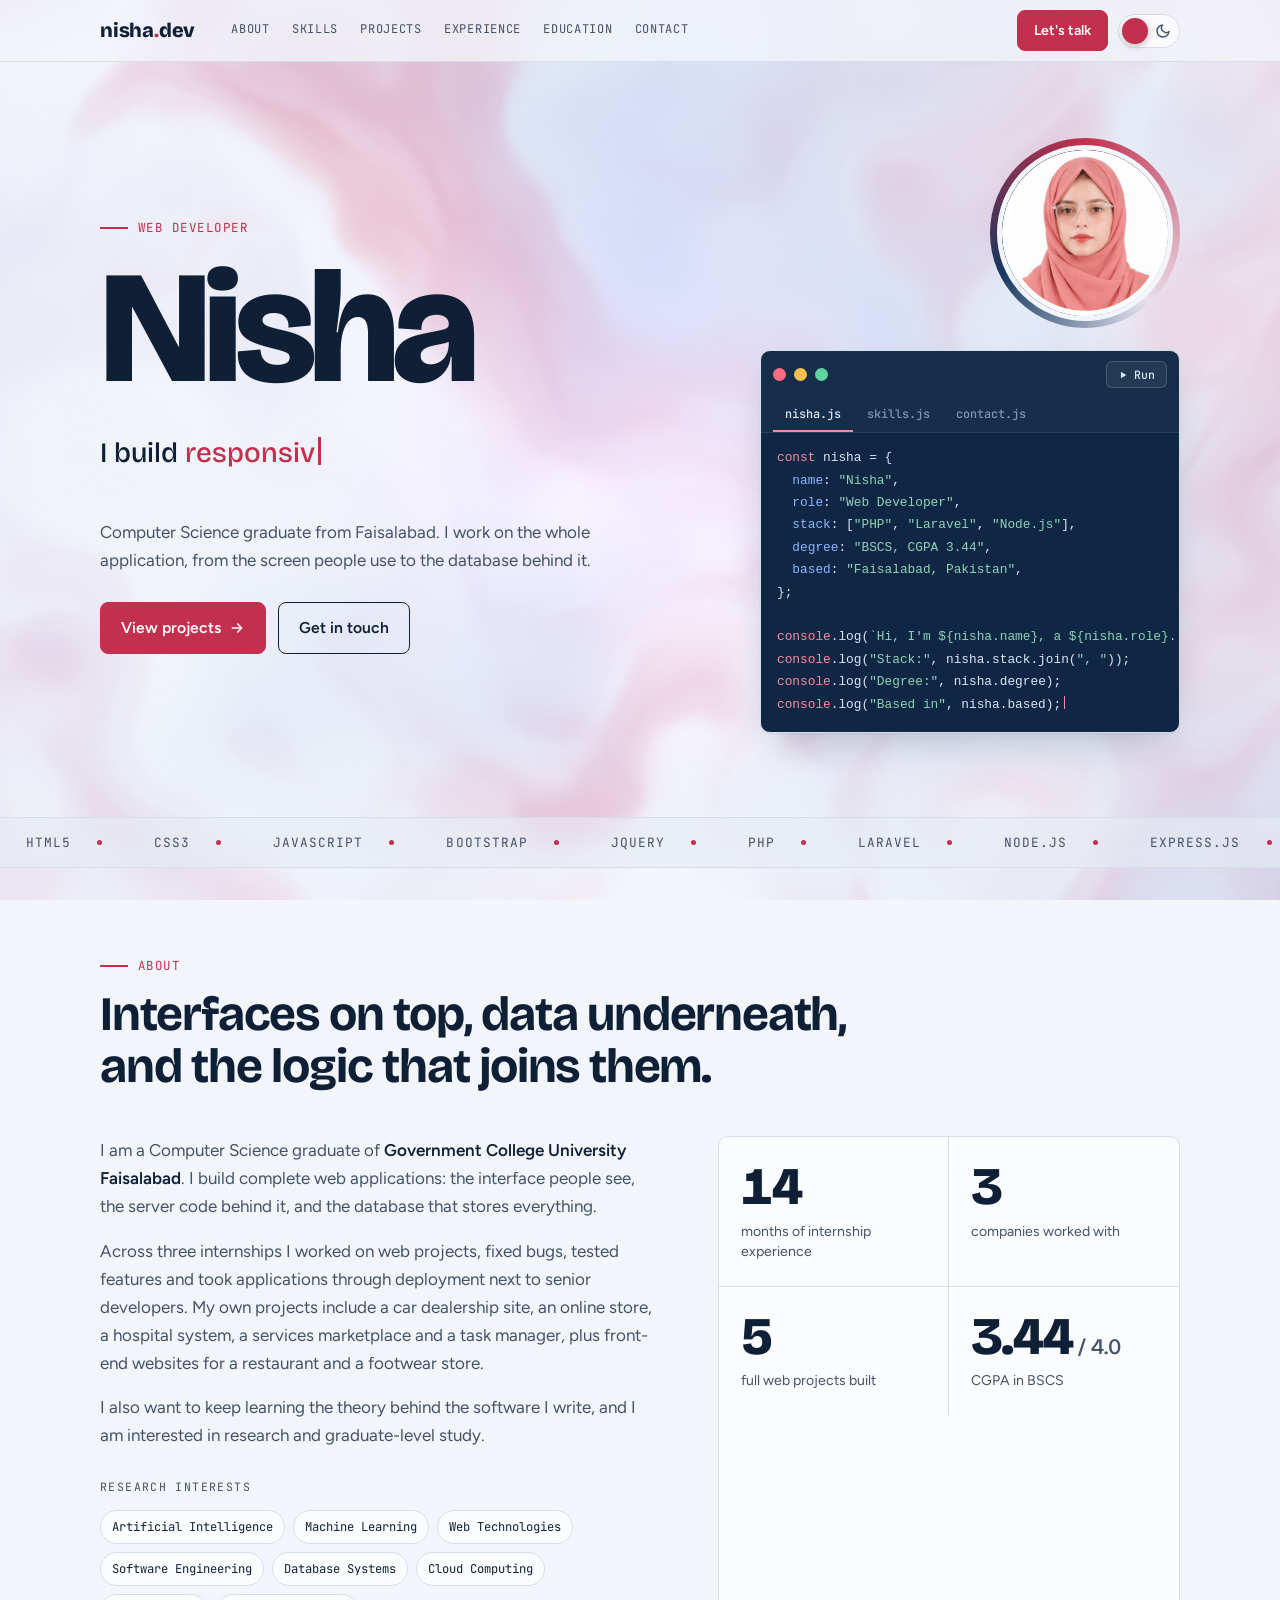
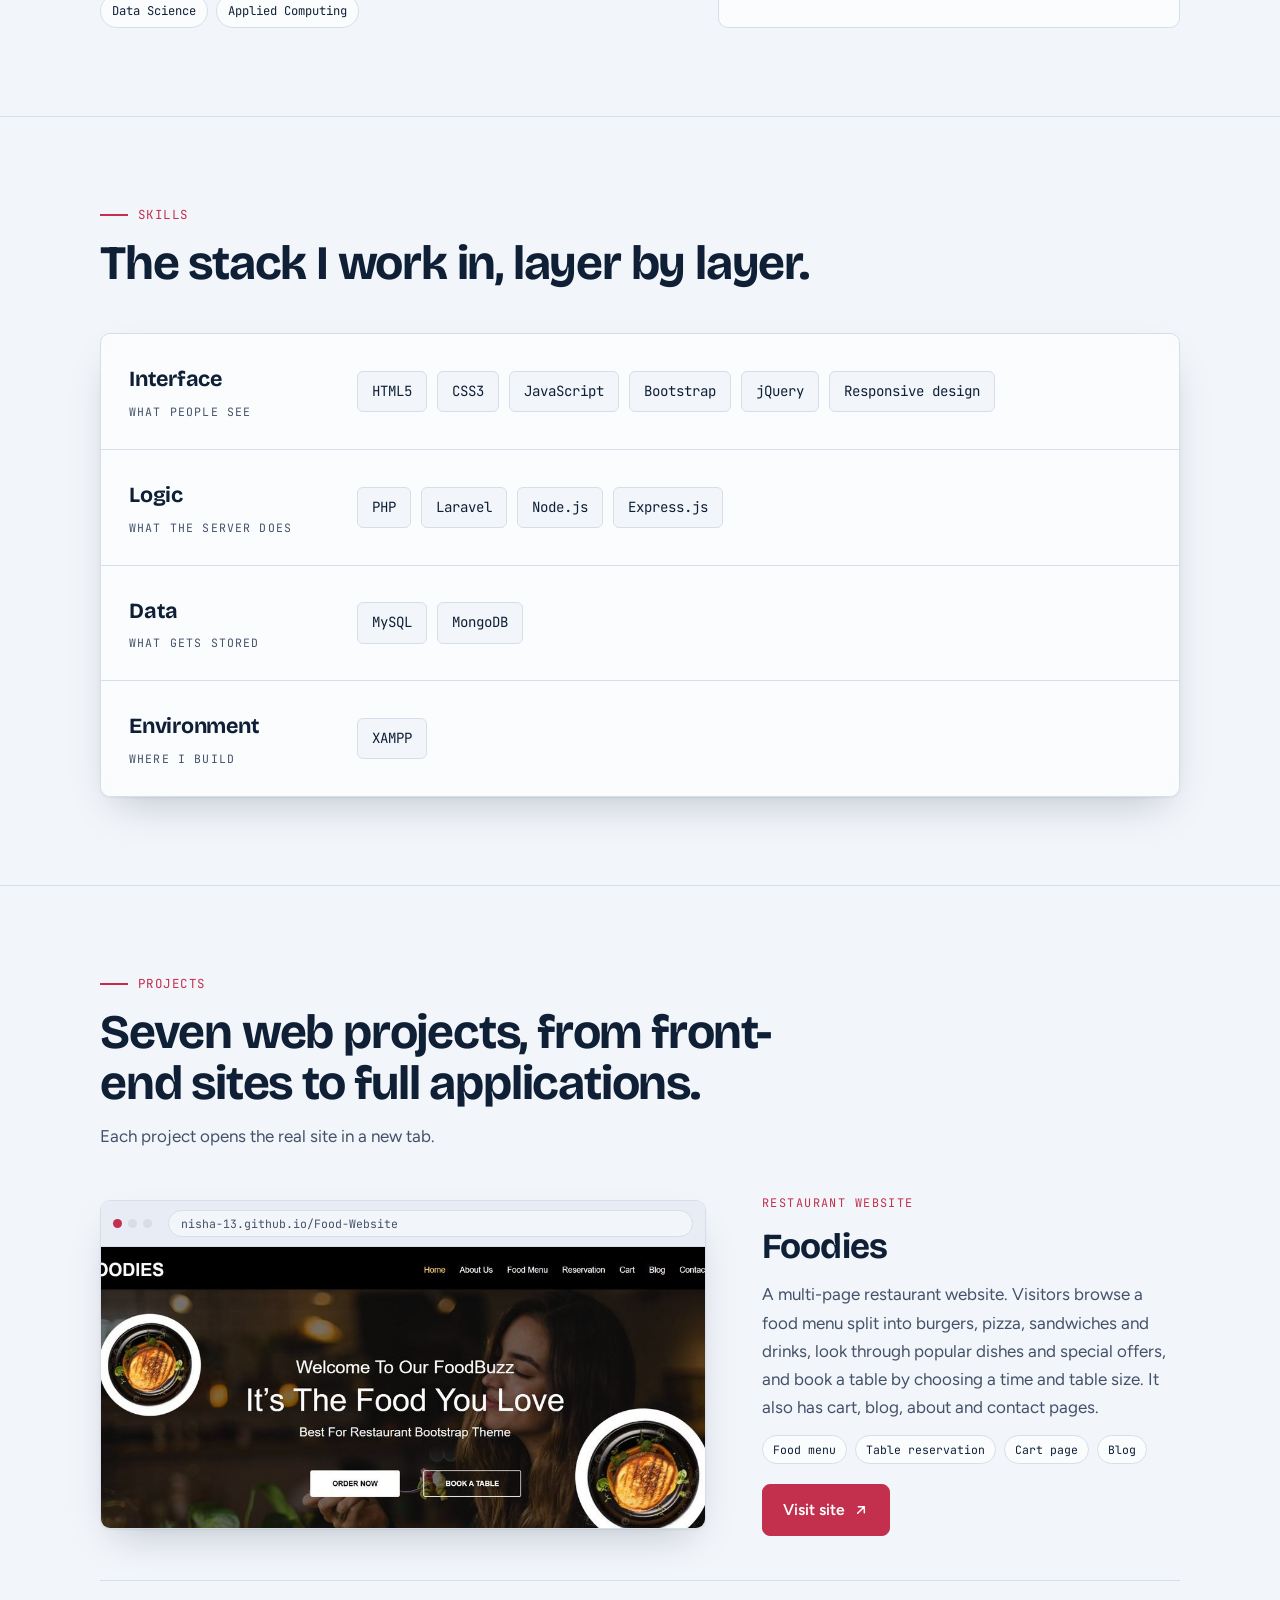
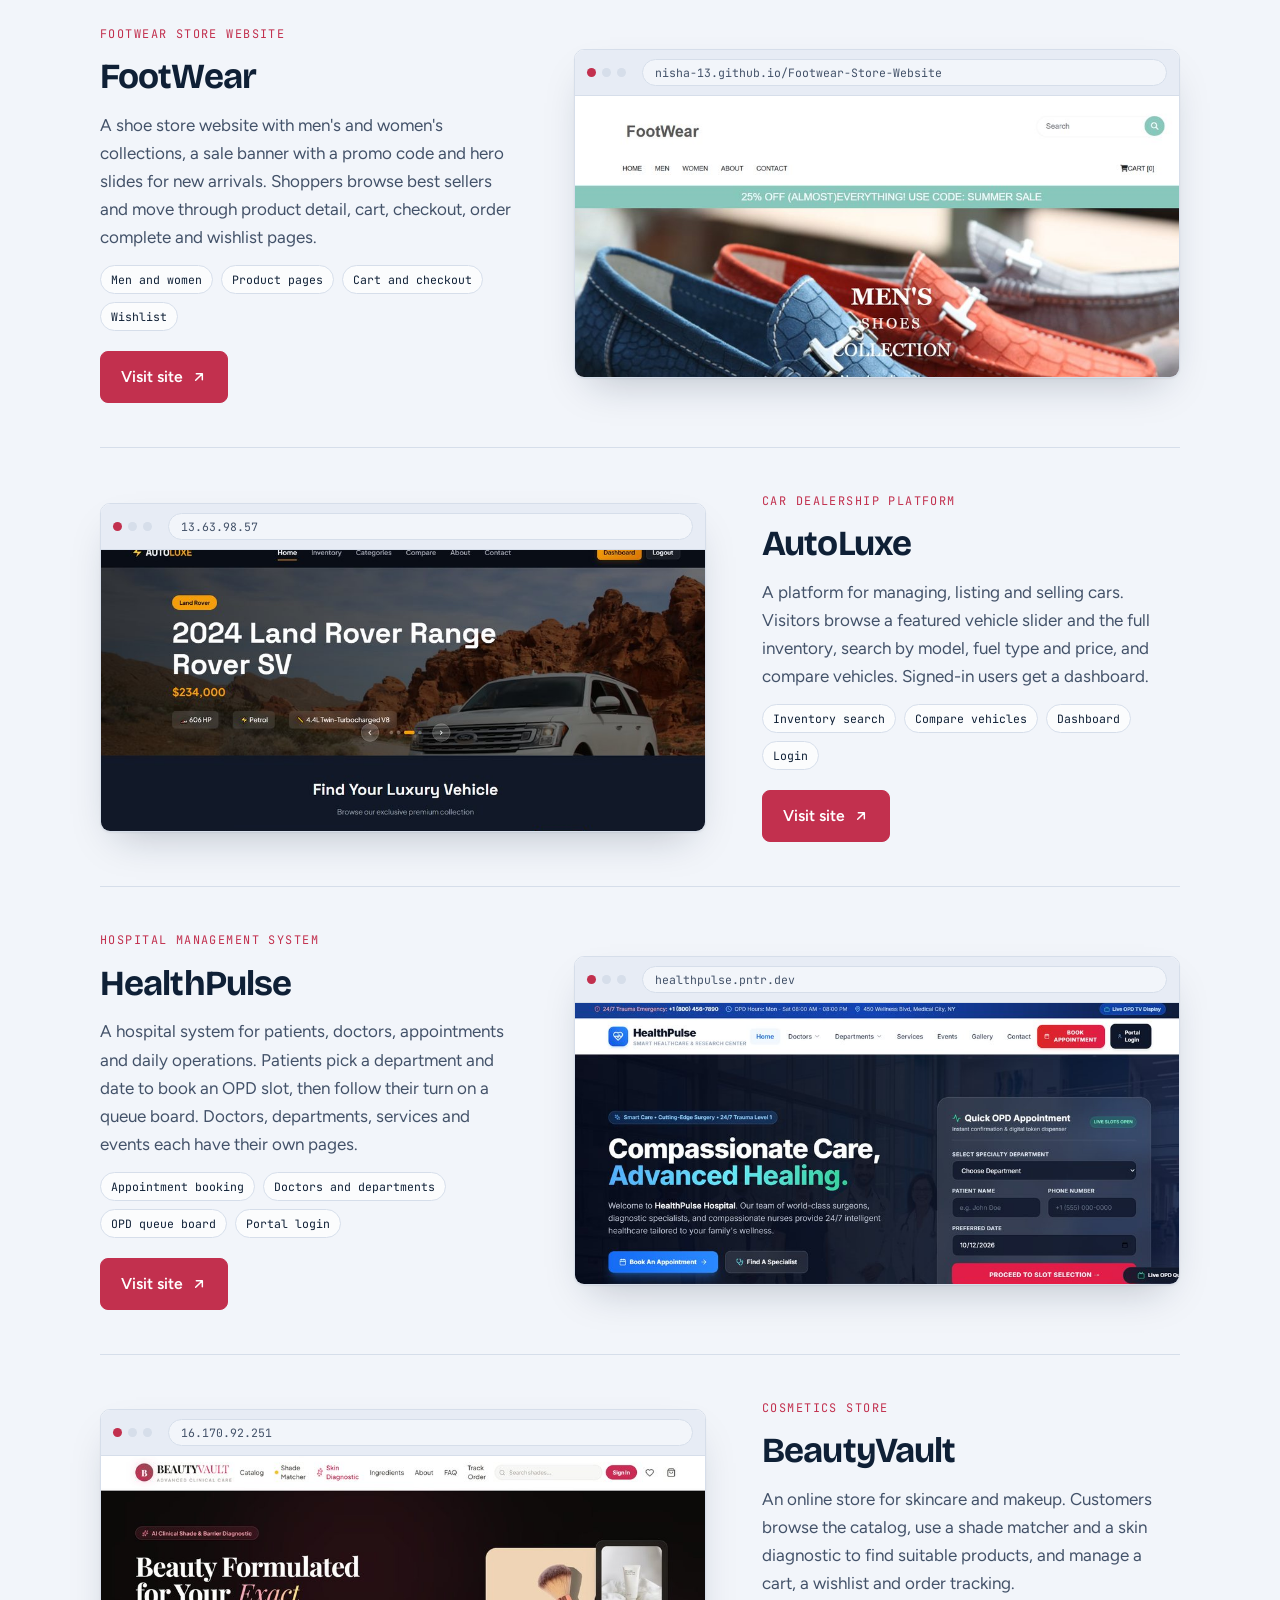
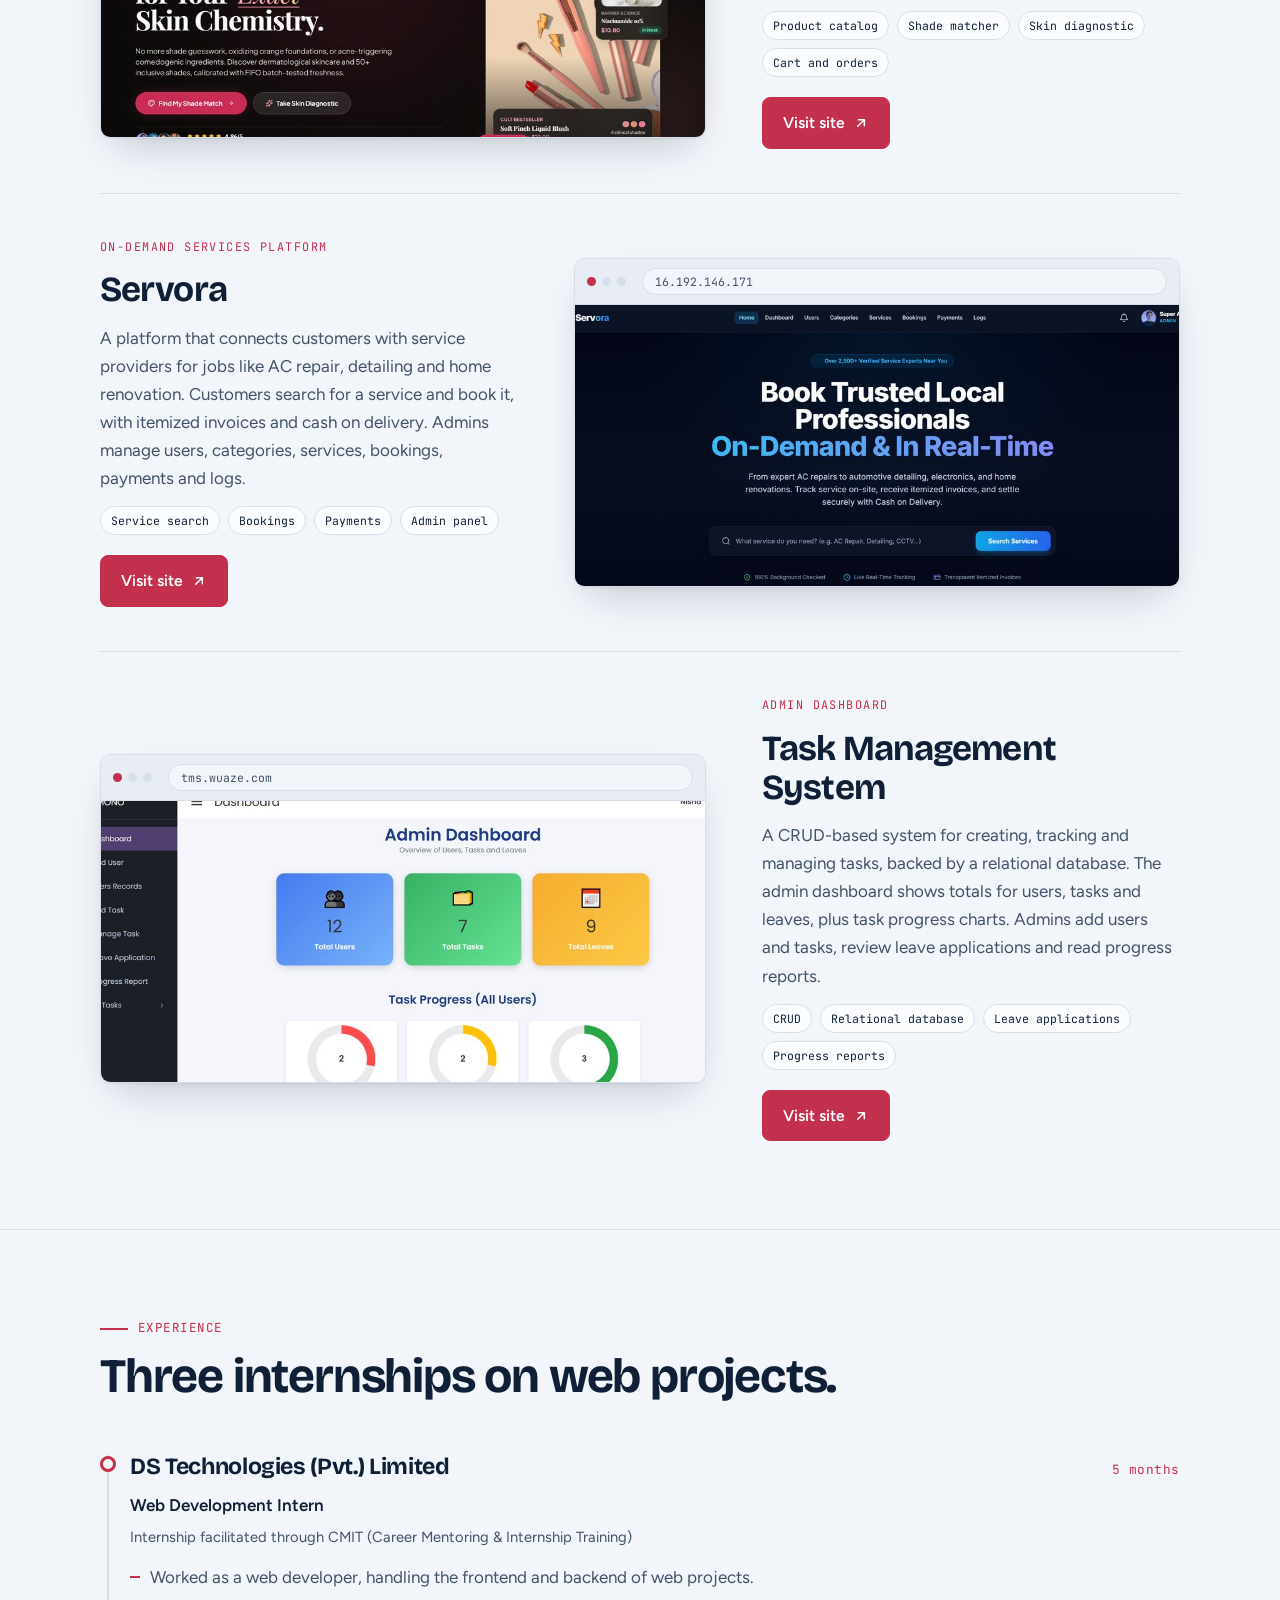
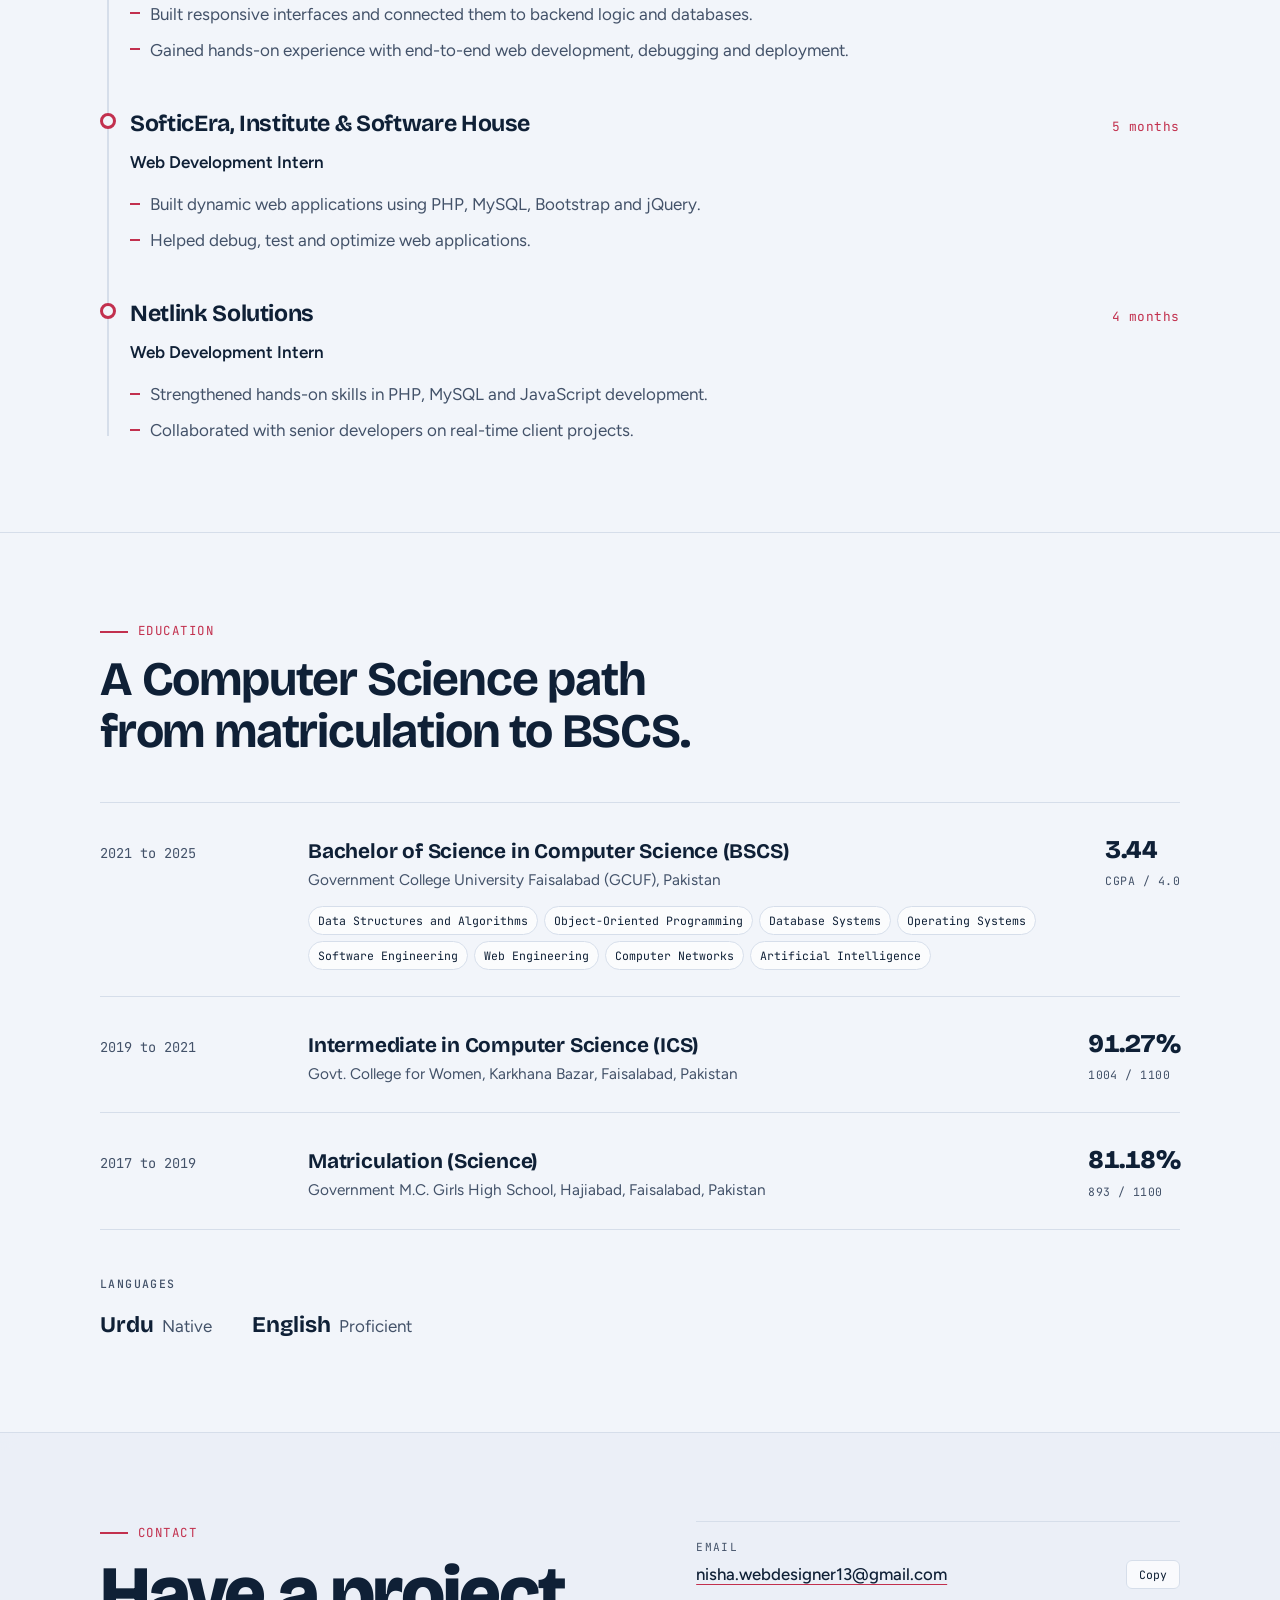
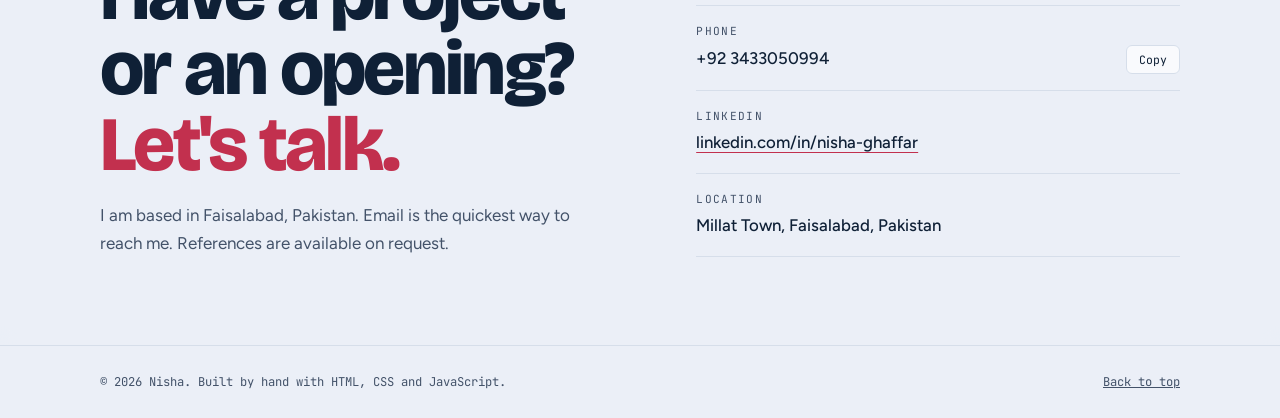
==== commit 62bf4466: "Update project" ====
--- a/index.html
+++ b/index.html
@@ -114,7 +114,7 @@
       <div class="about">
         <div class="rv">
           <p>I am a Computer Science graduate of <strong>Government College University Faisalabad</strong>. I build complete web applications: the interface people see, the server code behind it, and the database that stores everything.</p>
-          <p>Across three internships I worked on web projects, fixed bugs, tested features and took applications through deployment next to senior developers. My own projects include a car dealership site, an online store, a hospital system, a services marketplace and a task manager.</p>
+          <p>Across three internships I worked on web projects, fixed bugs, tested features and took applications through deployment next to senior developers. My own projects include a car dealership site, an online store, a hospital system, a services marketplace and a task manager, plus front-end websites for a restaurant and a footwear store.</p>
           <p>I also want to keep learning the theory behind the software I write, and I am interested in research and graduate-level study.</p>
           <p class="interests-label">Research interests</p>
           <ul class="interests">
@@ -177,10 +177,42 @@
     <div class="wrap">
       <div class="sec-head rv">
         <p class="eyebrow">Projects</p>
-        <h2>Five web applications, built end to end.</h2>
+        <h2>Seven web projects, from front-end sites to full applications.</h2>
         <p class="sub">Each project opens the real site in a new tab.</p>
       </div>
       <div class="projects">
+
+        <article class="proj rv">
+          <a class="shot" href="https://nisha-13.github.io/Food-Website/" target="_blank" rel="noopener" aria-label="Open Foodies in a new tab">
+            <div class="chrome" aria-hidden="true"><i></i><i></i><i></i><span class="url">nisha-13.github.io/Food-Website</span></div>
+            <div class="view"><img src="images/food.jpg" alt="Foodies restaurant home page with a welcome heading, an Order Now button and a Book a Table button"></div>
+          </a>
+          <div class="proj-body">
+            <span class="kind">Restaurant website</span>
+            <h3>Foodies</h3>
+            <p>A multi-page restaurant website. Visitors browse a food menu split into burgers, pizza, sandwiches and drinks, look through popular dishes and special offers, and book a table by choosing a time and table size. It also has cart, blog, about and contact pages.</p>
+            <ul class="tags"><li>Food menu</li><li>Table reservation</li><li>Cart page</li><li>Blog</li></ul>
+            <a class="btn primary" href="https://nisha-13.github.io/Food-Website/" target="_blank" rel="noopener">Visit site
+              <svg viewBox="0 0 24 24" fill="none" stroke="currentColor" stroke-width="2.2" stroke-linecap="round" stroke-linejoin="round" aria-hidden="true"><path d="M7 17L17 7M8 7h9v9"/></svg>
+            </a>
+          </div>
+        </article>
+
+        <article class="proj rv">
+          <a class="shot" href="https://nisha-13.github.io/Footwear-Store-Website/" target="_blank" rel="noopener" aria-label="Open FootWear in a new tab">
+            <div class="chrome" aria-hidden="true"><i></i><i></i><i></i><span class="url">nisha-13.github.io/Footwear-Store-Website</span></div>
+            <div class="view"><img src="images/footwear.jpg" alt="FootWear store home page with a search bar, a summer sale banner and a men's shoes collection hero"></div>
+          </a>
+          <div class="proj-body">
+            <span class="kind">Footwear store website</span>
+            <h3>FootWear</h3>
+            <p>A shoe store website with men's and women's collections, a sale banner with a promo code and hero slides for new arrivals. Shoppers browse best sellers and move through product detail, cart, checkout, order complete and wishlist pages.</p>
+            <ul class="tags"><li>Men and women</li><li>Product pages</li><li>Cart and checkout</li><li>Wishlist</li></ul>
+            <a class="btn primary" href="https://nisha-13.github.io/Footwear-Store-Website/" target="_blank" rel="noopener">Visit site
+              <svg viewBox="0 0 24 24" fill="none" stroke="currentColor" stroke-width="2.2" stroke-linecap="round" stroke-linejoin="round" aria-hidden="true"><path d="M7 17L17 7M8 7h9v9"/></svg>
+            </a>
+          </div>
+        </article>
 
         <article class="proj rv">
           <a class="shot" href="http://13.63.98.57/" target="_blank" rel="noopener" aria-label="Open AutoLuxe in a new tab">
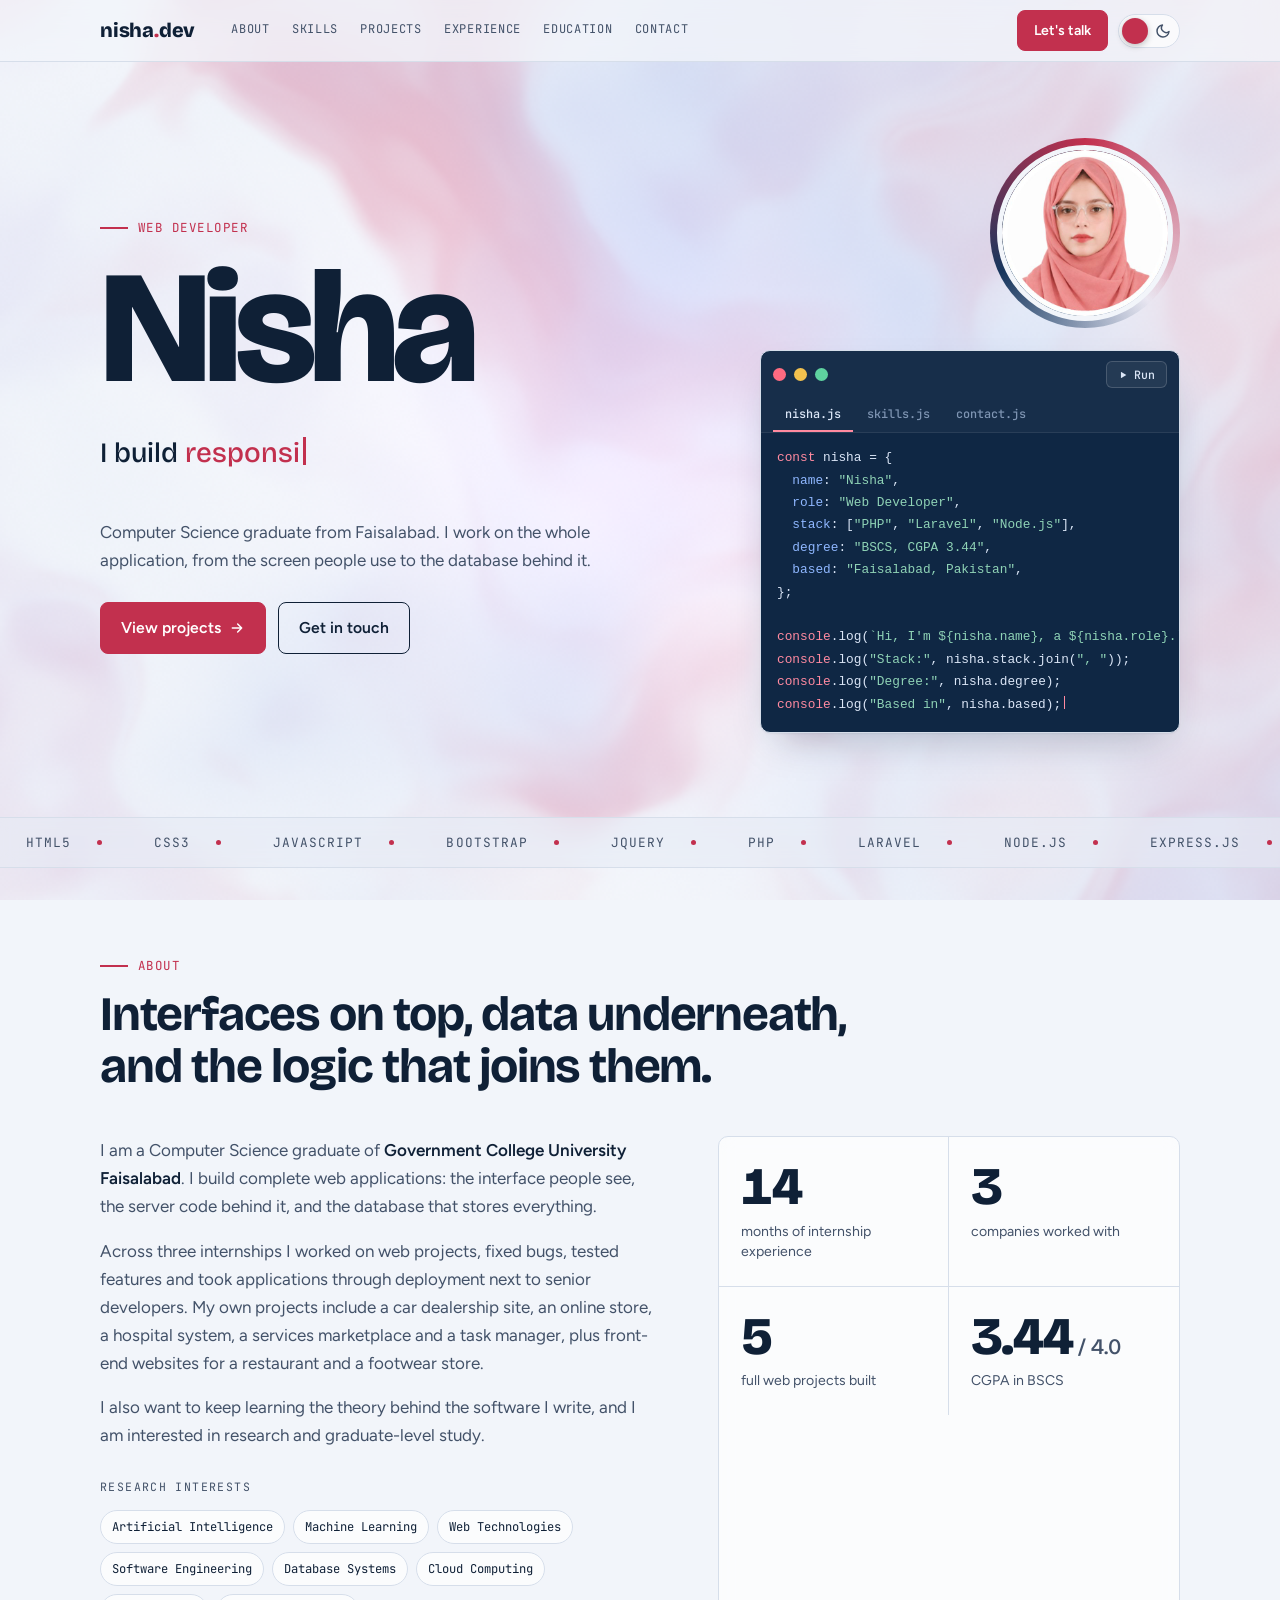
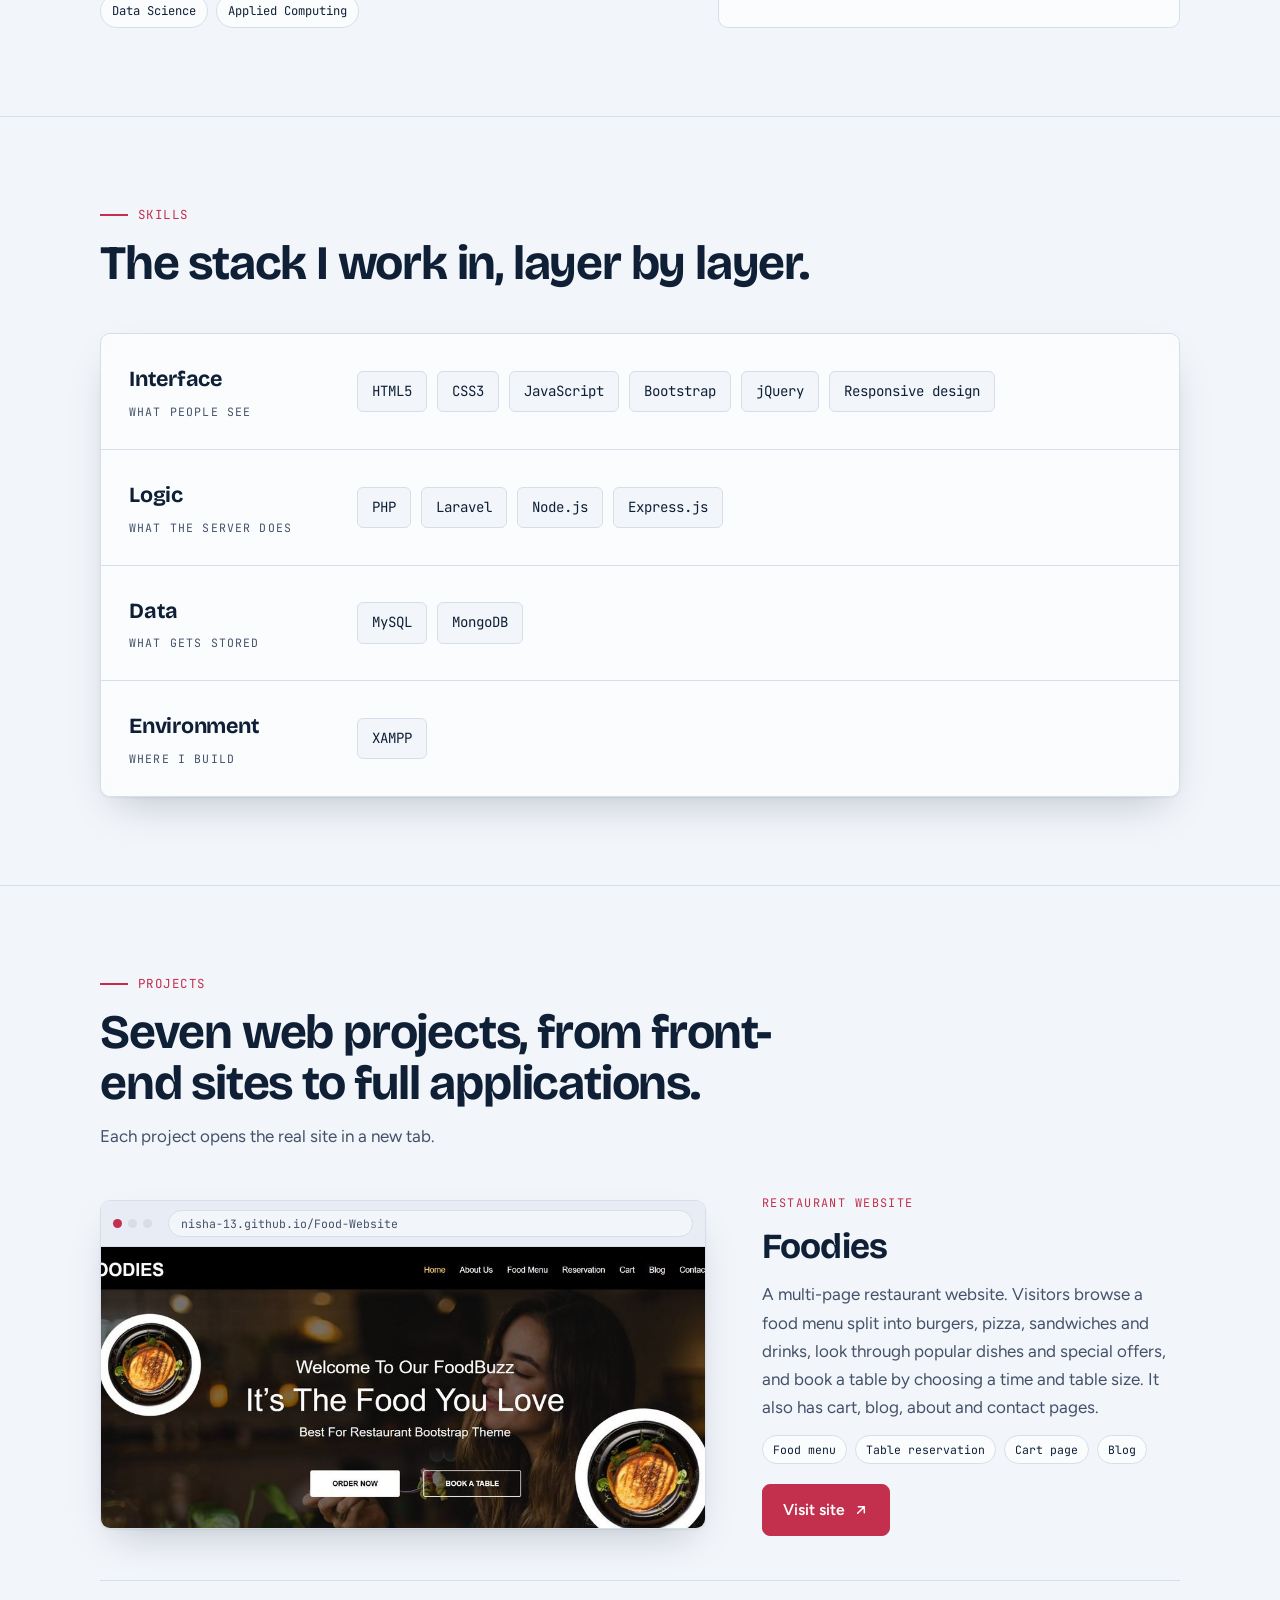
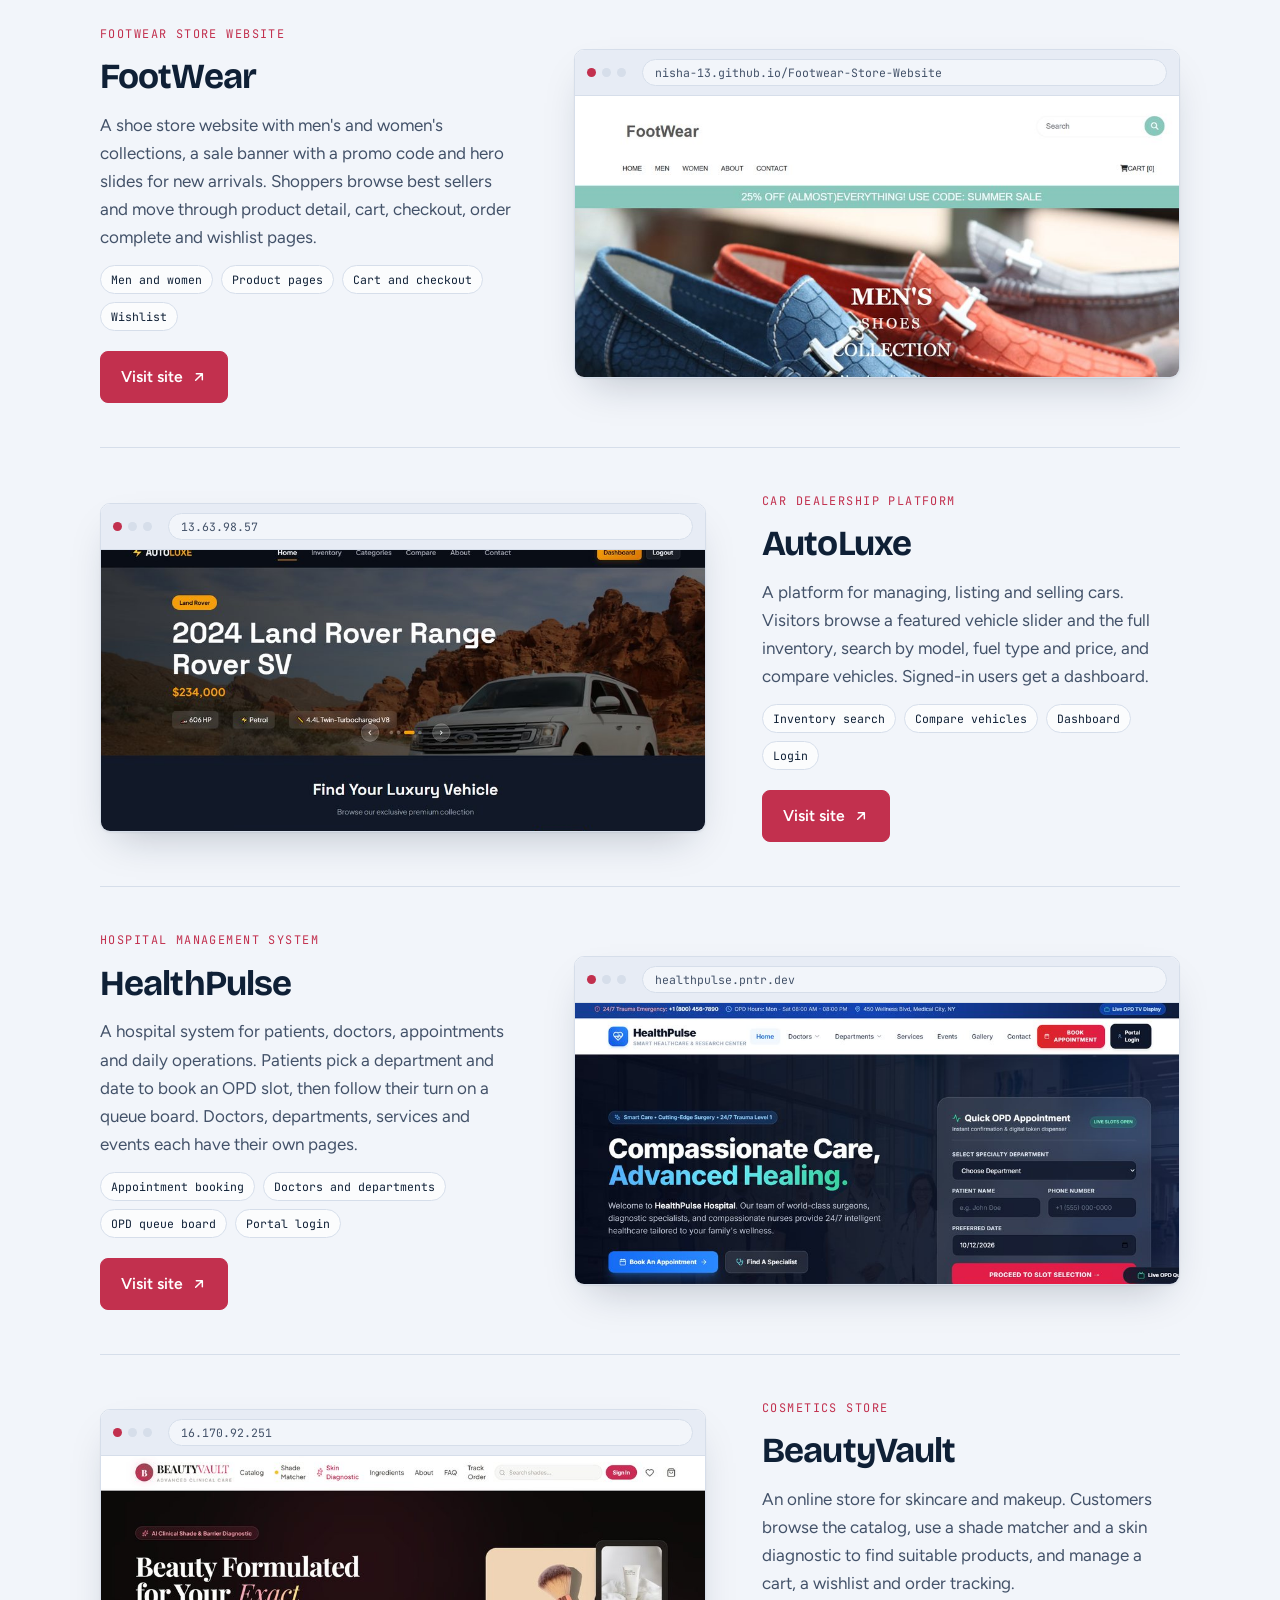
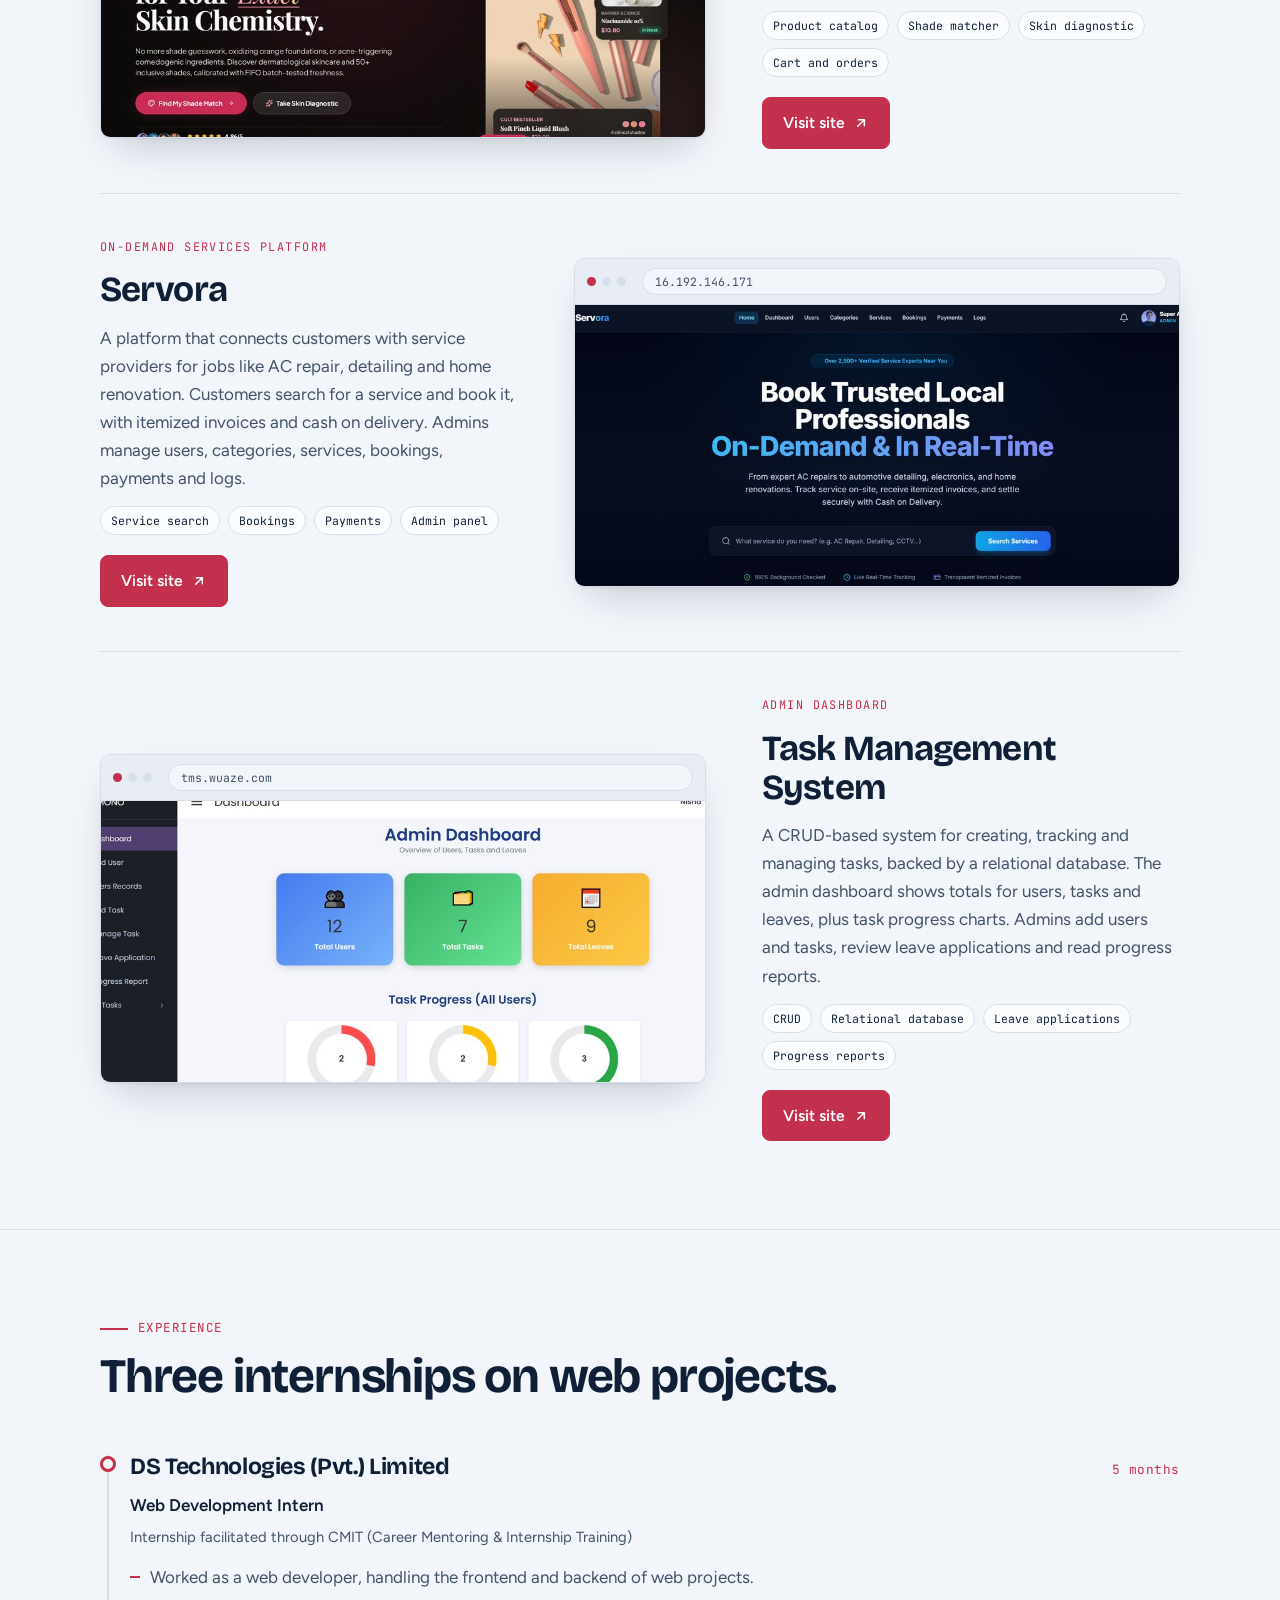
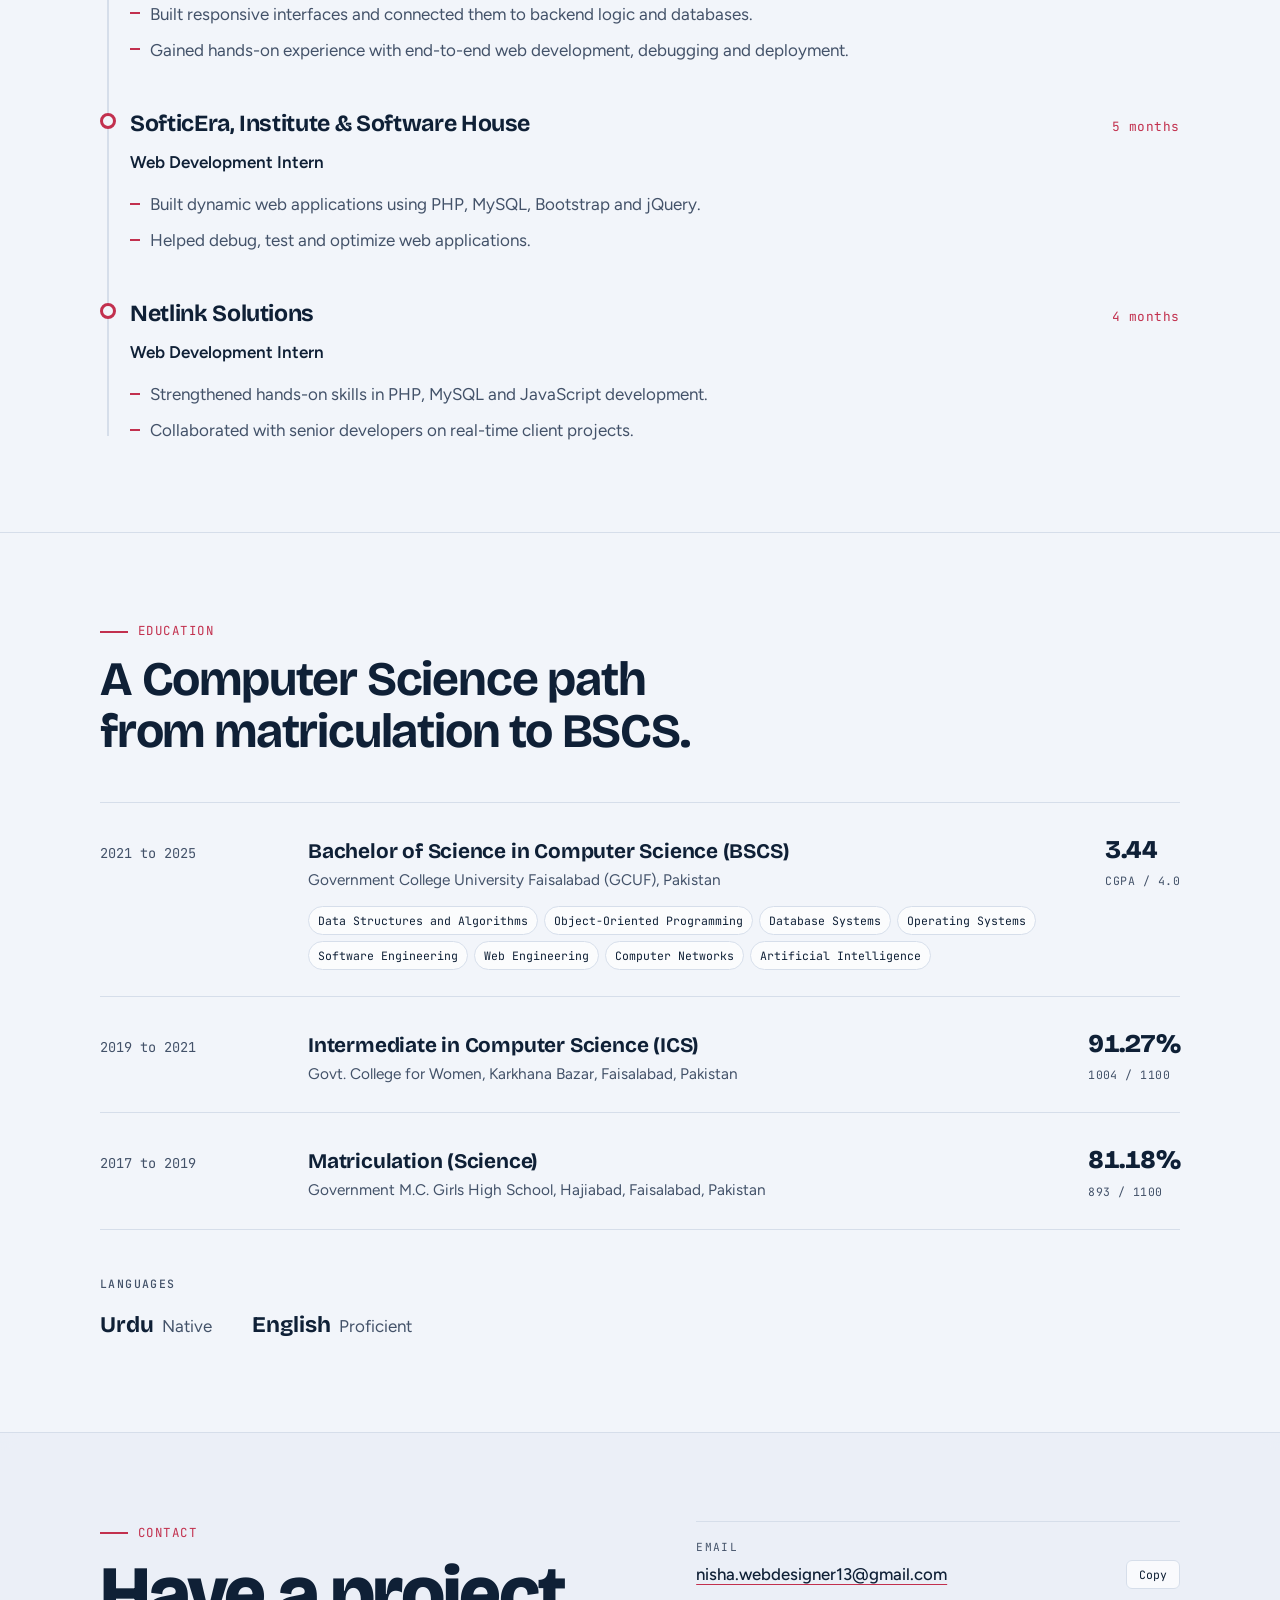
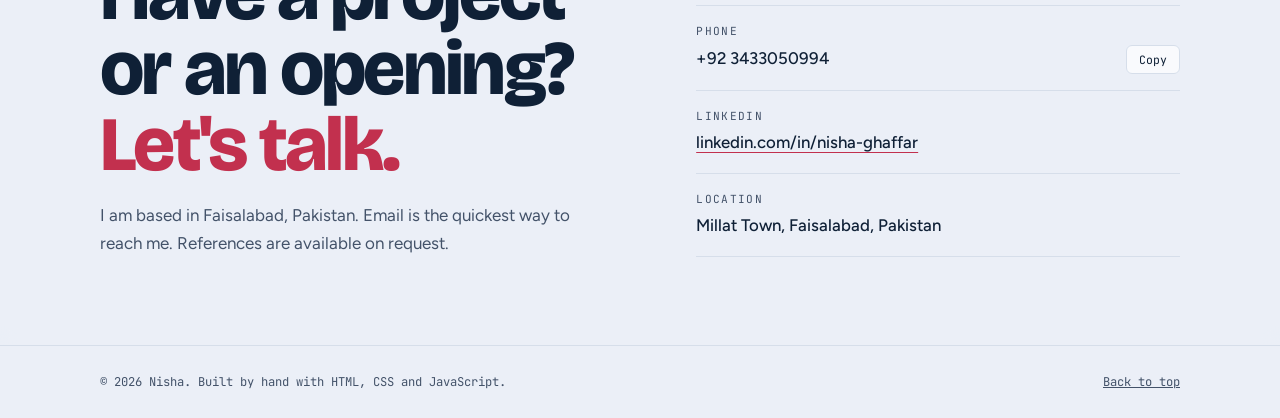
==== commit b36d1a82: "Update index.html" ====
--- a/index.html
+++ b/index.html
@@ -224,7 +224,7 @@
             <h3>AutoLuxe</h3>
             <p>A platform for managing, listing and selling cars. Visitors browse a featured vehicle slider and the full inventory, search by model, fuel type and price, and compare vehicles. Signed-in users get a dashboard.</p>
             <ul class="tags"><li>Inventory search</li><li>Compare vehicles</li><li>Dashboard</li><li>Login</li></ul>
-            <a class="btn primary" href="http://13.63.98.57/" target="_blank" rel="noopener">Visit site
+            <a class="btn primary" href="https://car-dealership-platform-ten.vercel.app/" target="_blank" rel="noopener">Visit site
               <svg viewBox="0 0 24 24" fill="none" stroke="currentColor" stroke-width="2.2" stroke-linecap="round" stroke-linejoin="round" aria-hidden="true"><path d="M7 17L17 7M8 7h9v9"/></svg>
             </a>
           </div>
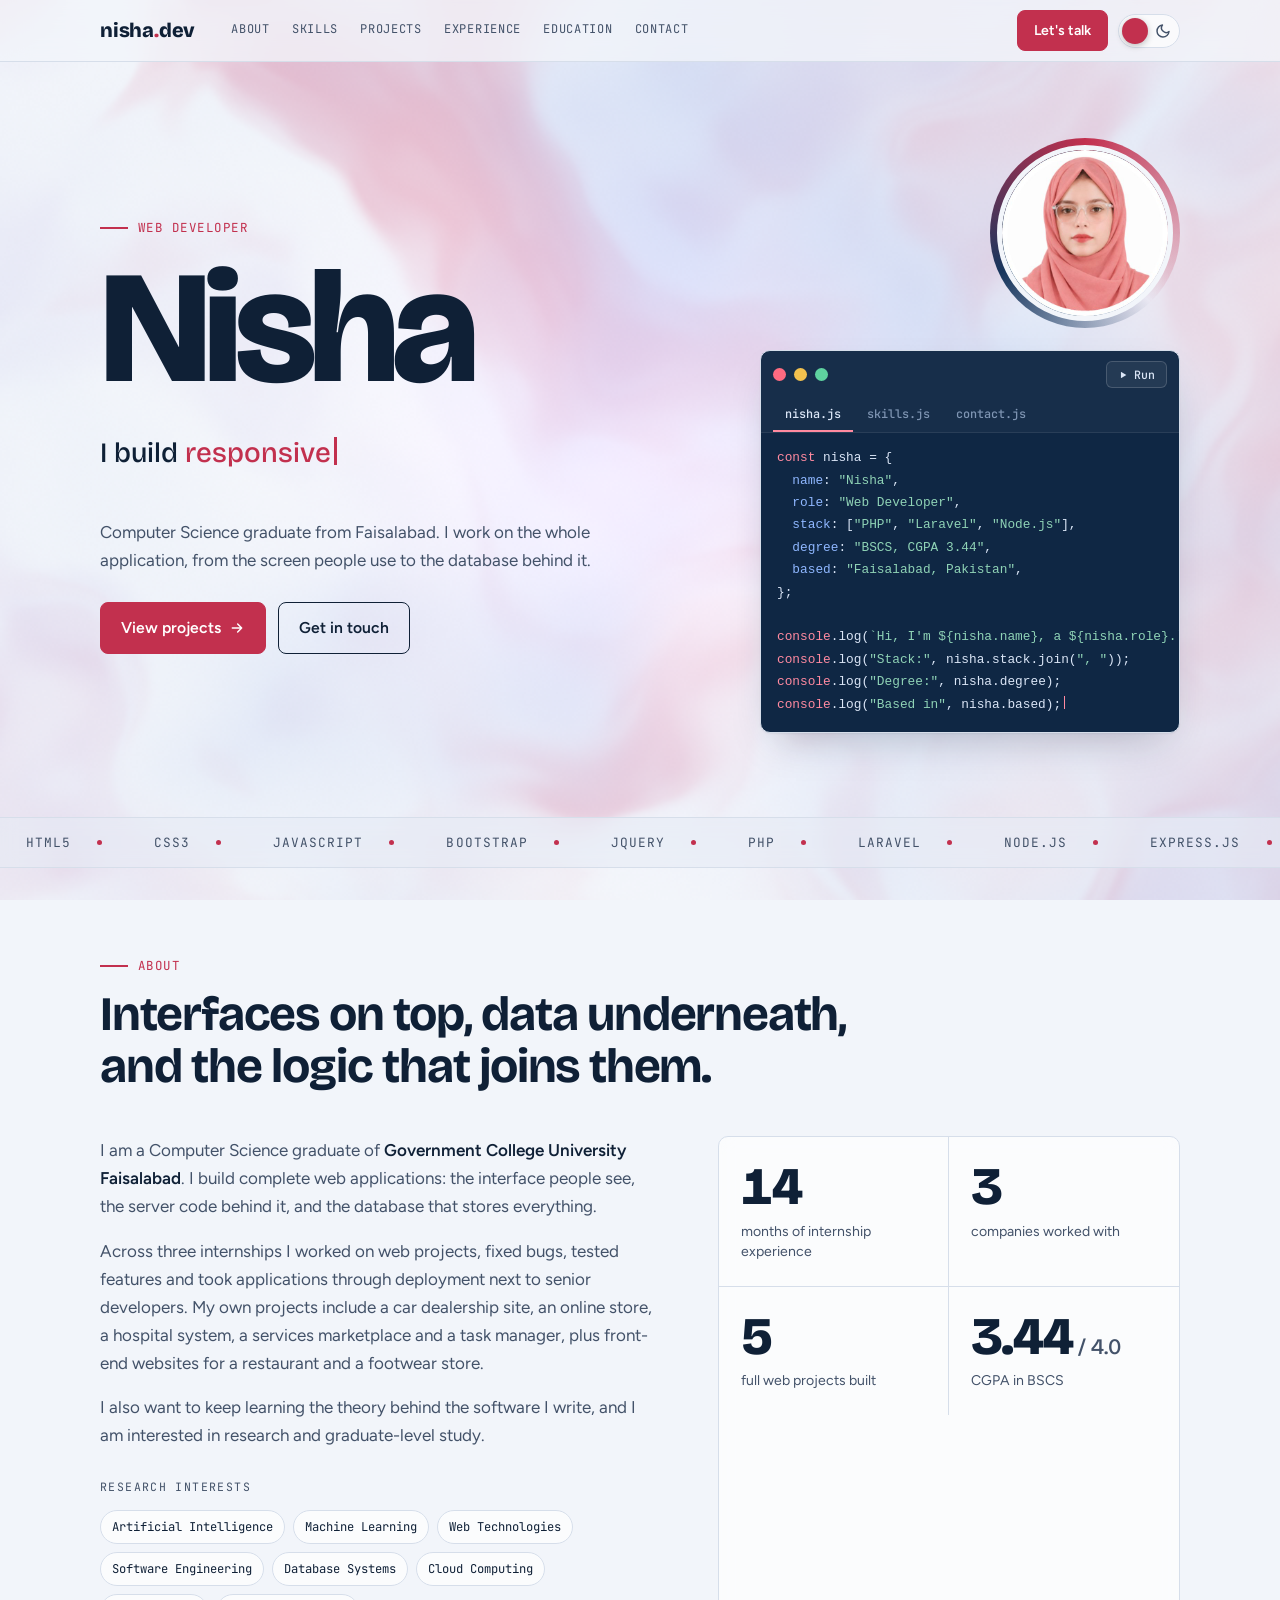
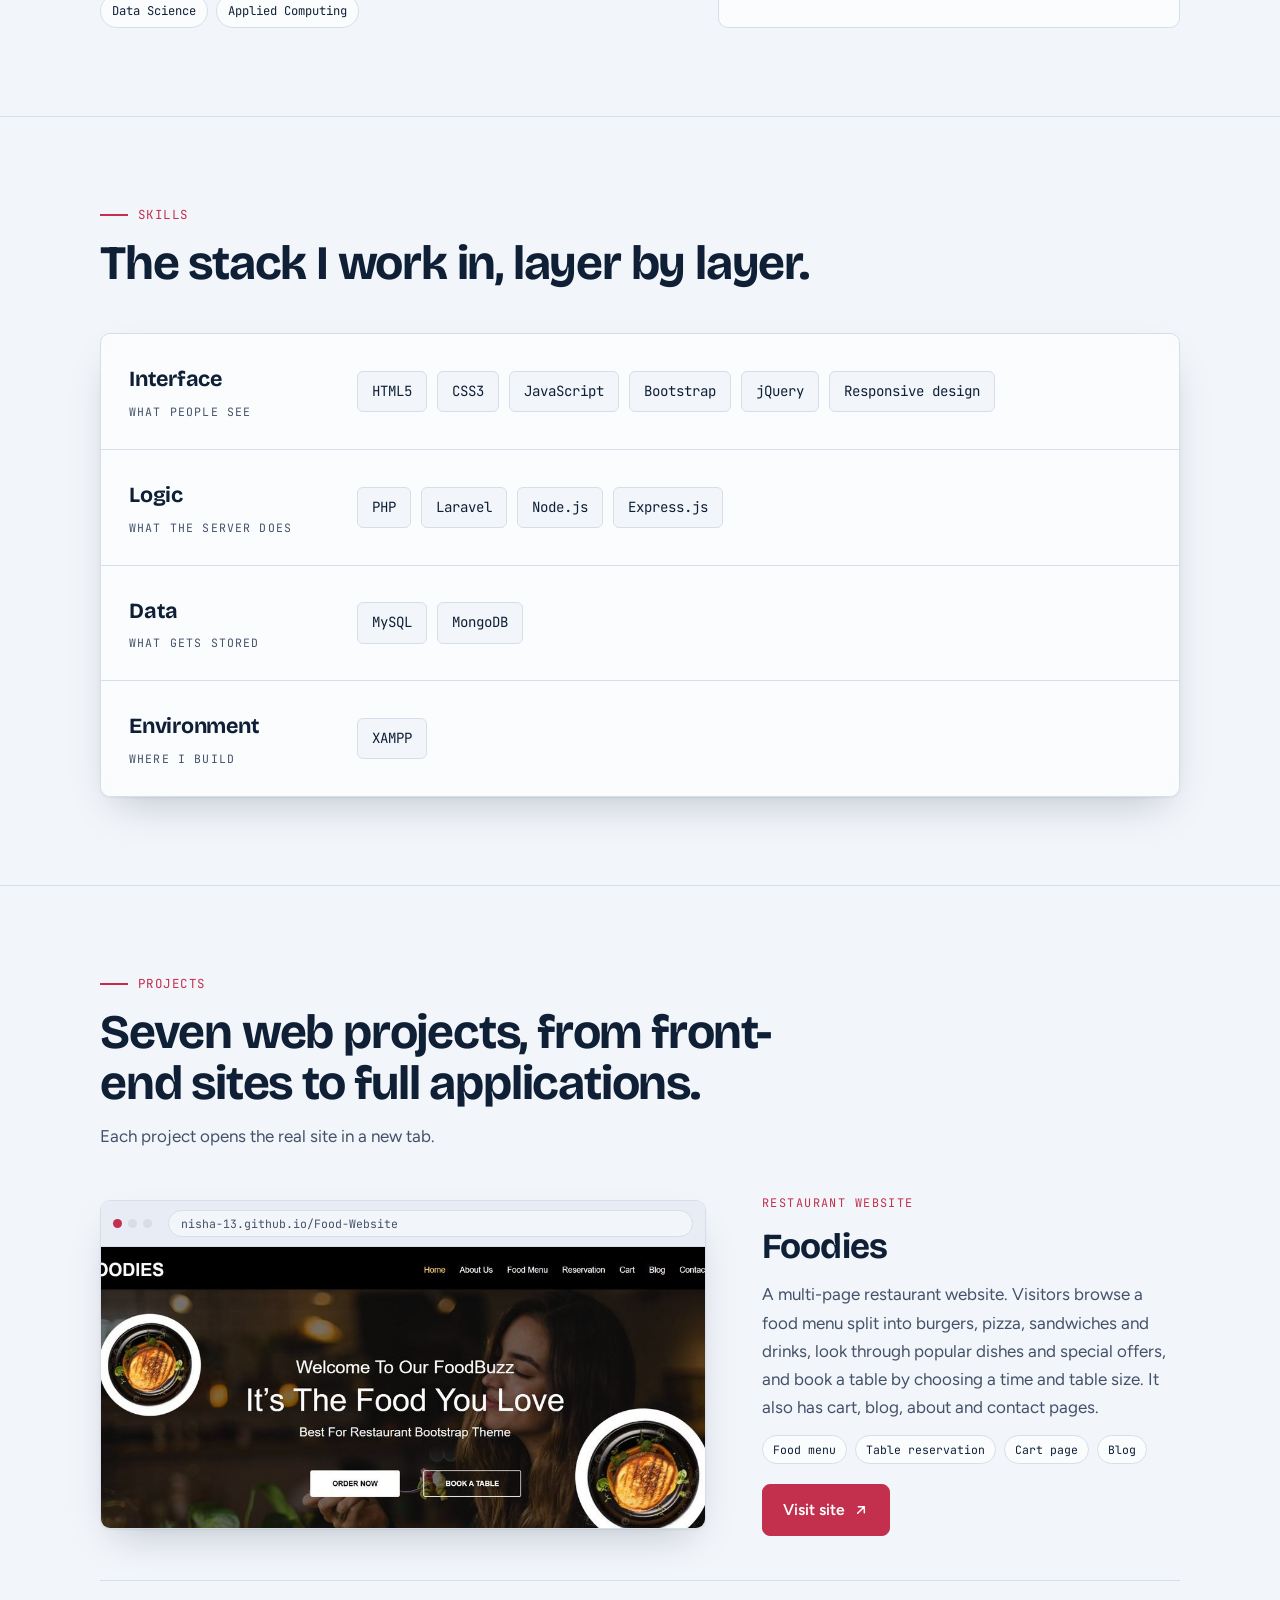
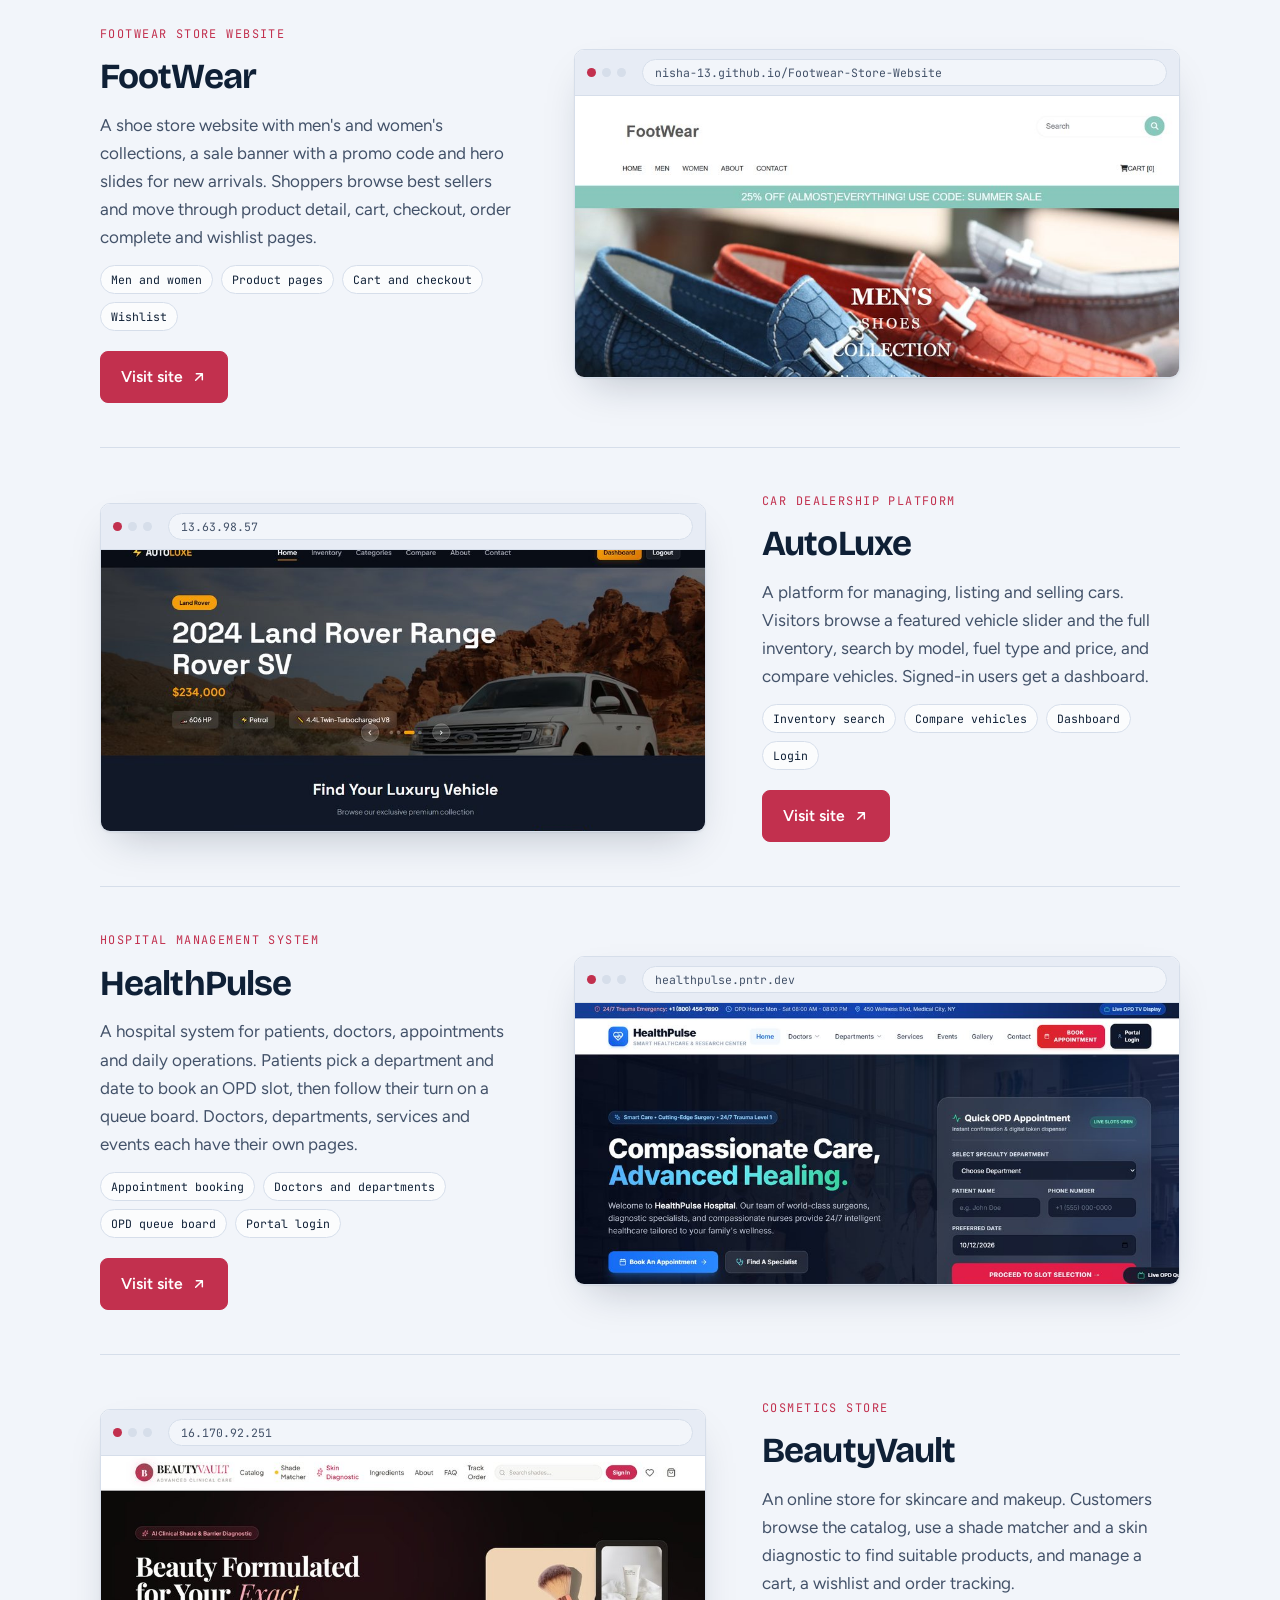
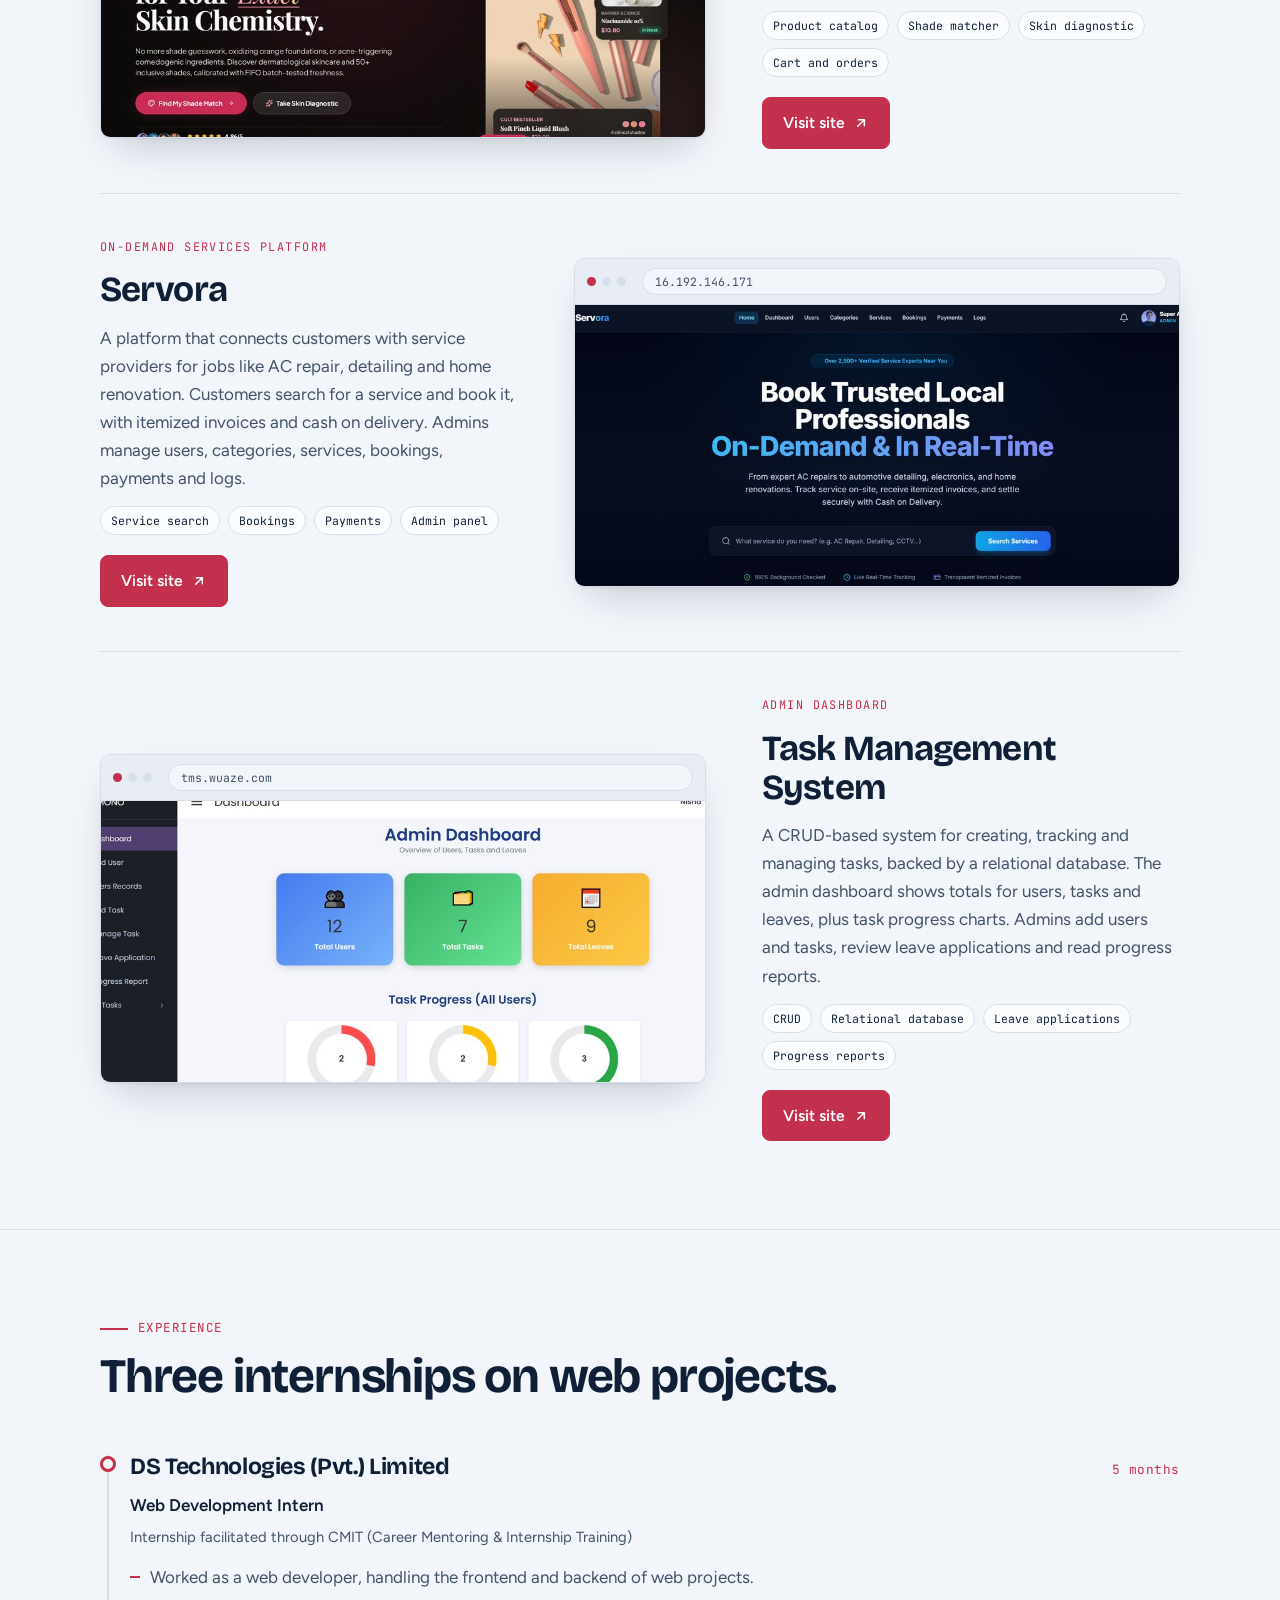
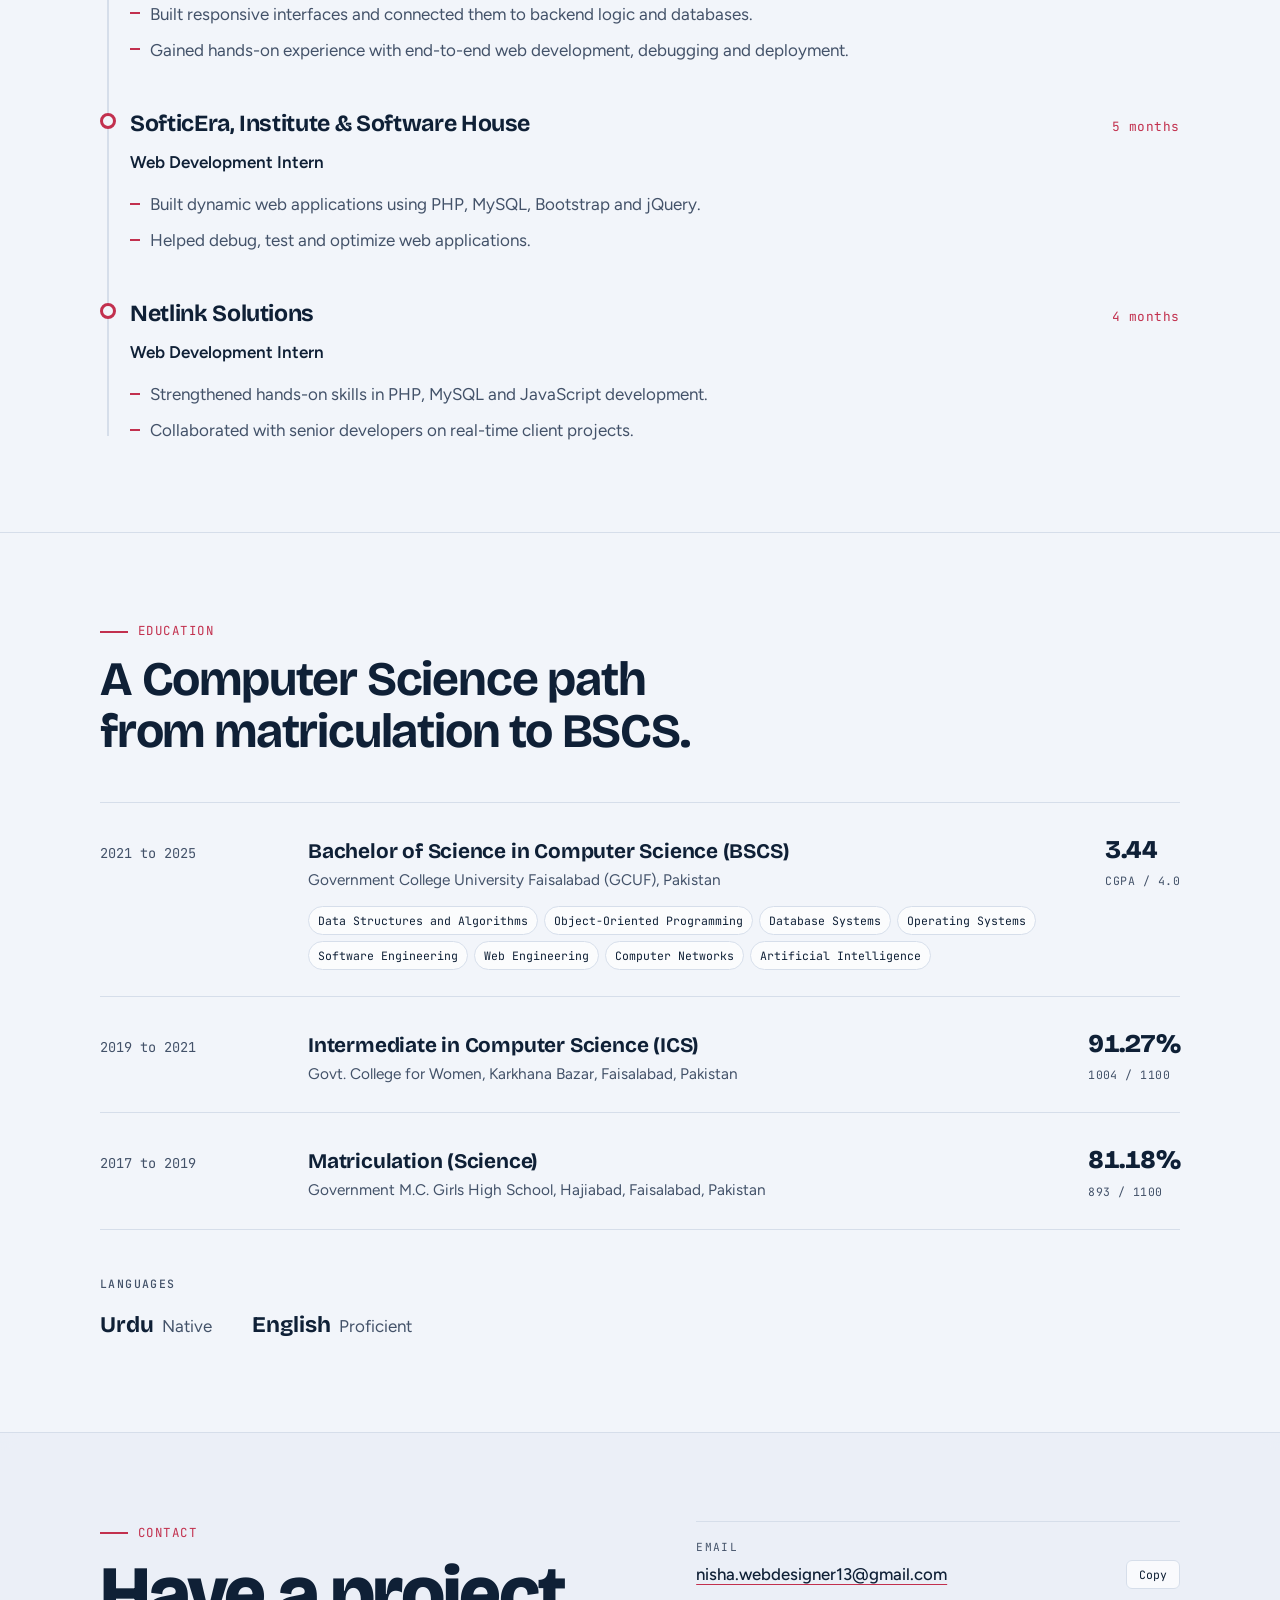
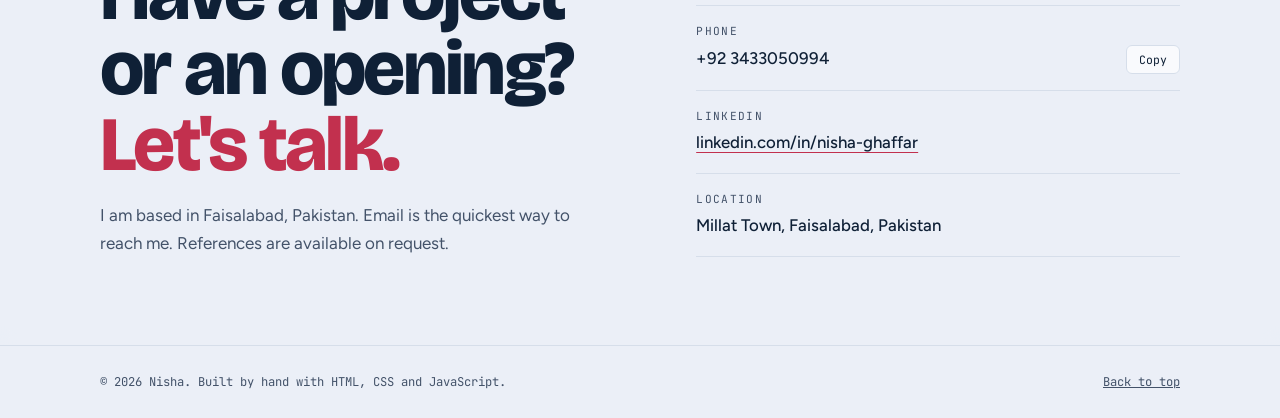
==== commit a930555d: "Update index.html" ====
--- a/index.html
+++ b/index.html
@@ -215,7 +215,7 @@
         </article>
 
         <article class="proj rv">
-          <a class="shot" href="http://13.63.98.57/" target="_blank" rel="noopener" aria-label="Open AutoLuxe in a new tab">
+          <a class="shot" href="href="https://car-dealership-platform-ten.vercel.app/" target="_blank" rel="noopener" aria-label="Open AutoLuxe in a new tab">
             <div class="chrome" aria-hidden="true"><i></i><i></i><i></i><span class="url">13.63.98.57</span></div>
             <div class="view"><img src="images/autoluxe.jpg" alt="AutoLuxe home page with a featured Land Rover slider and a vehicle search bar"></div>
           </a>
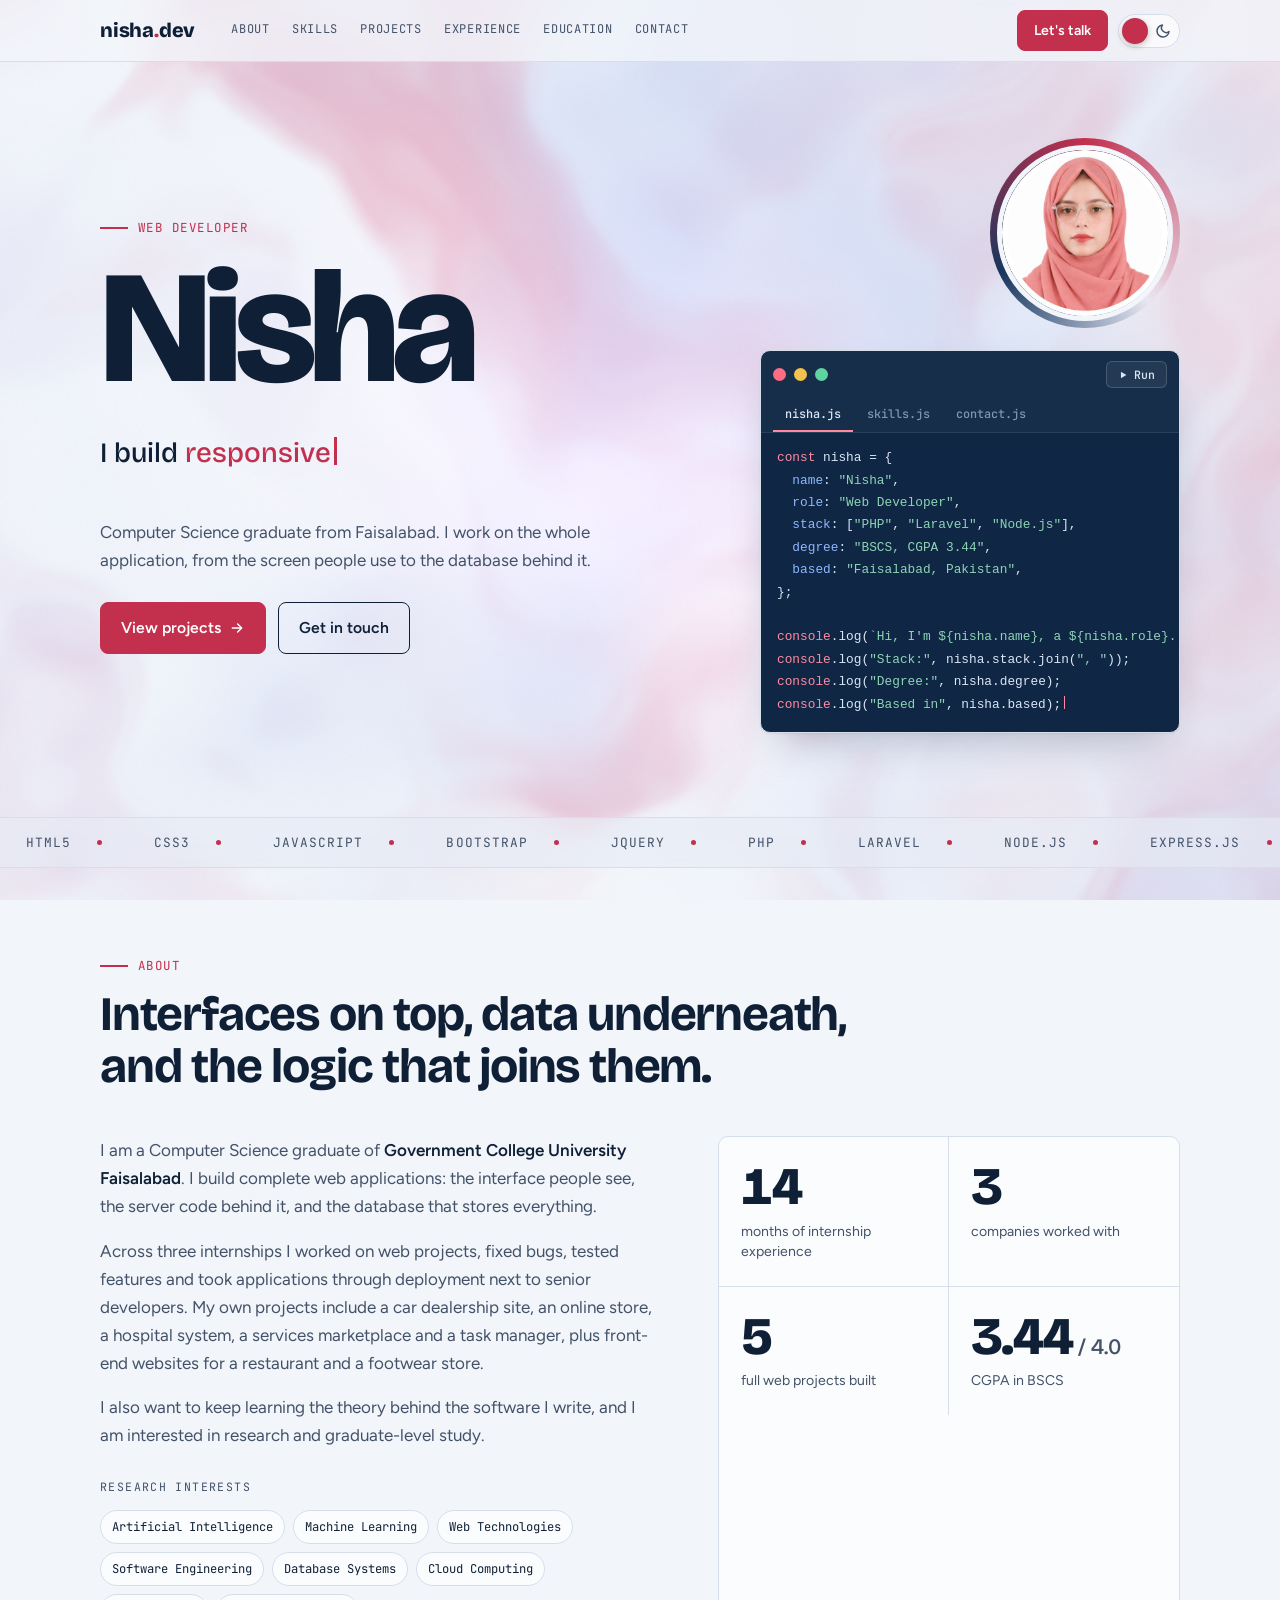
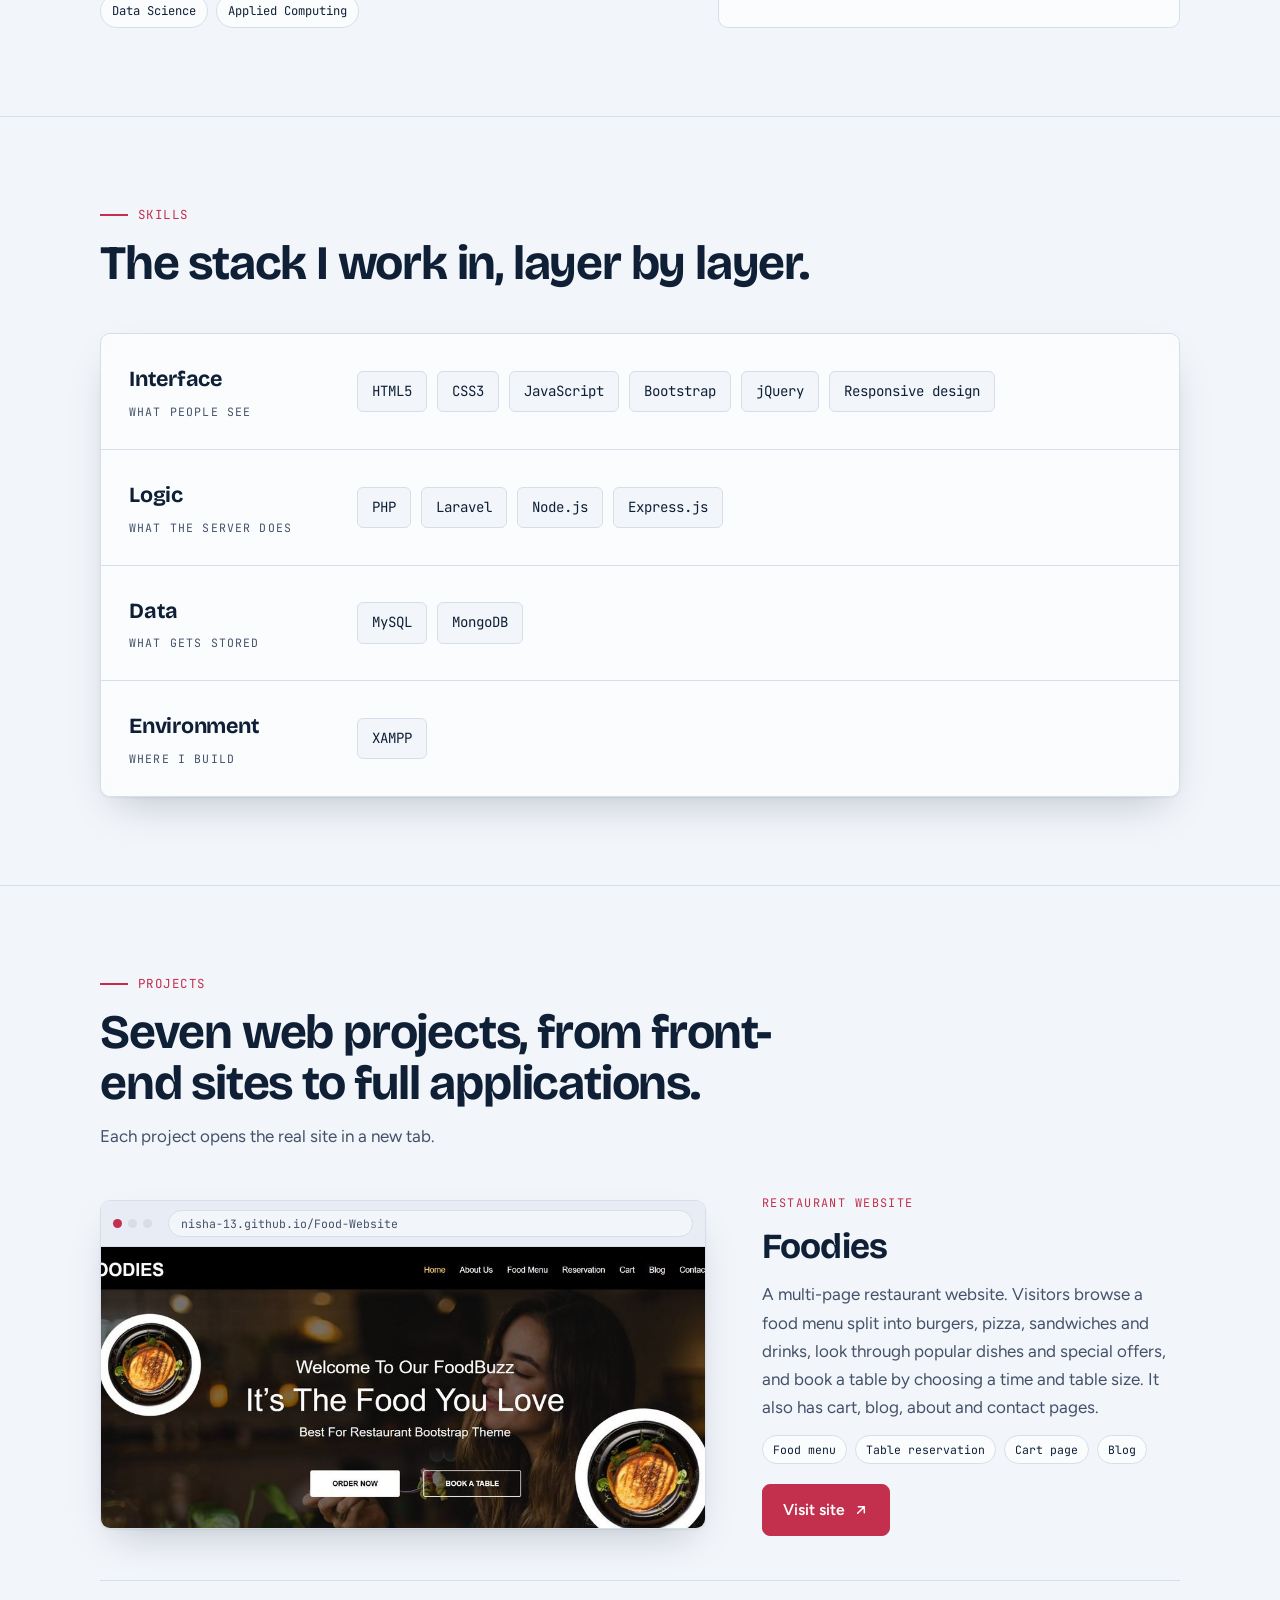
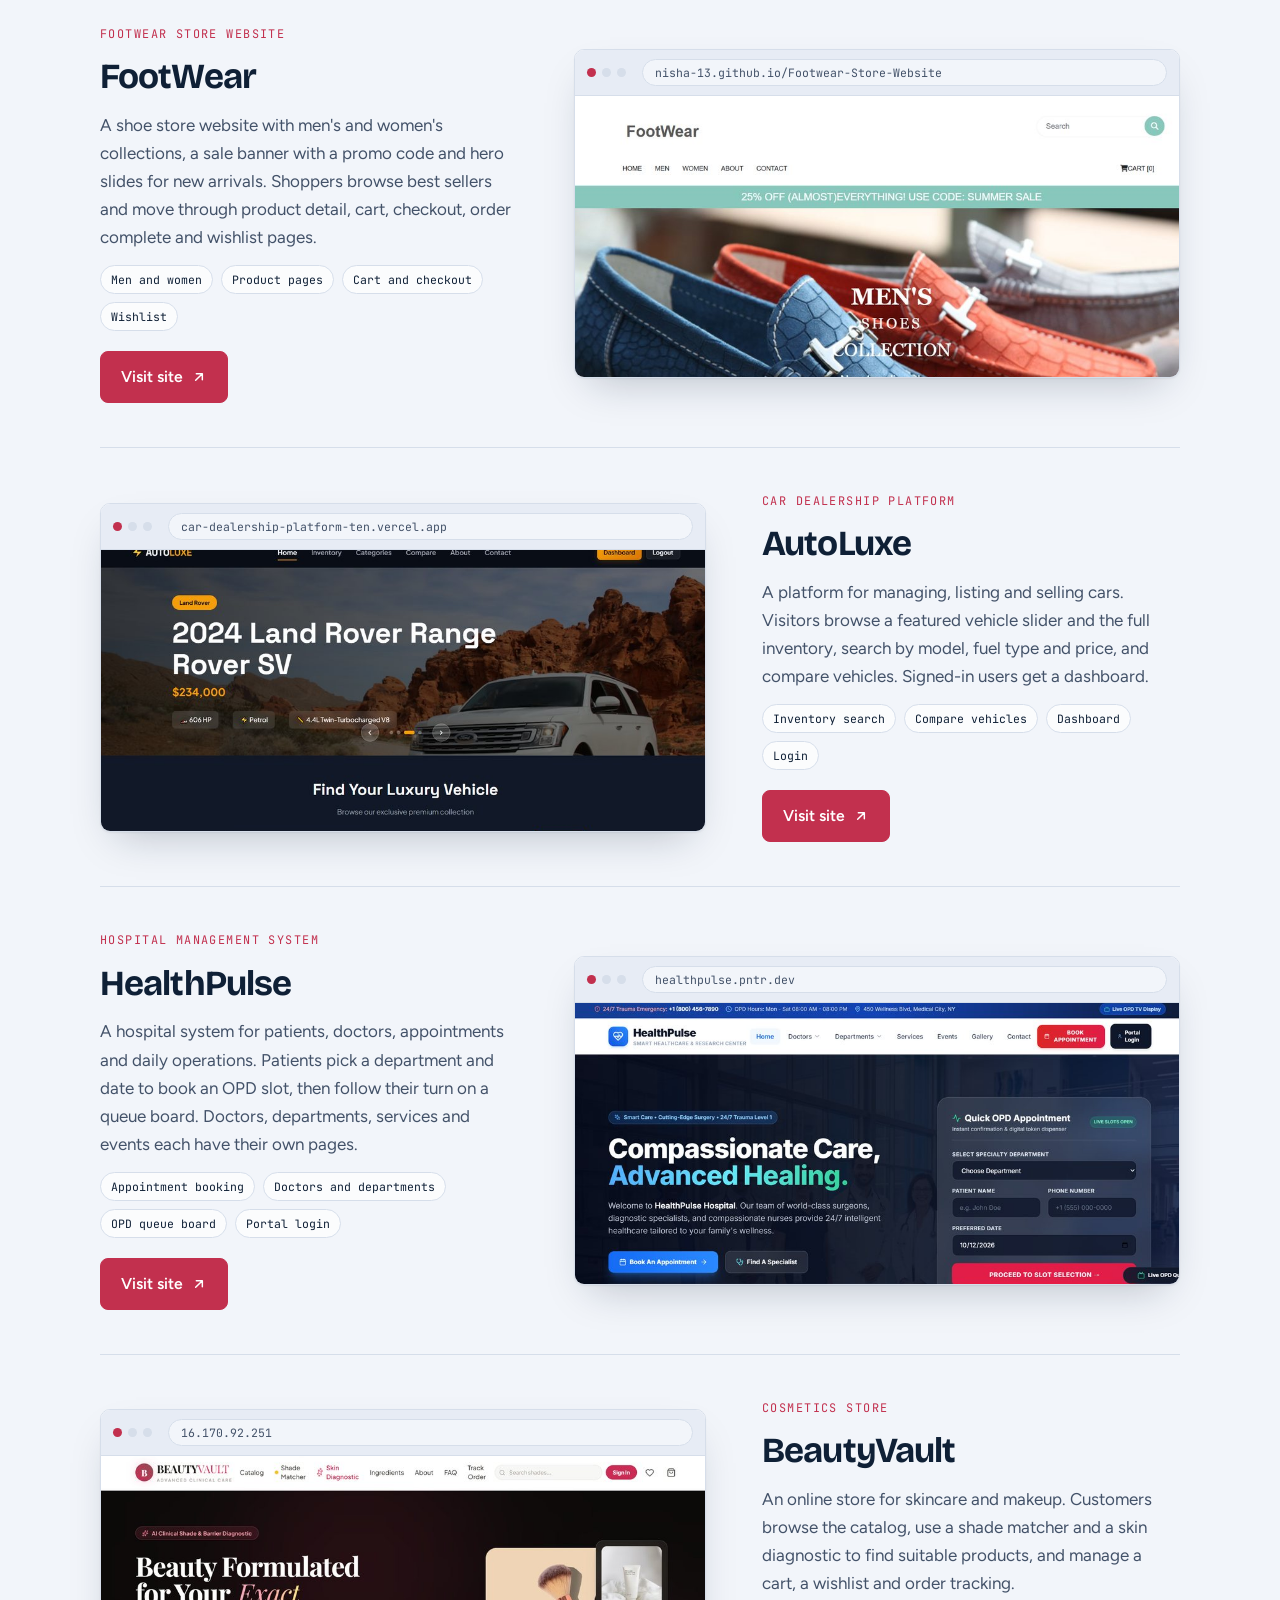
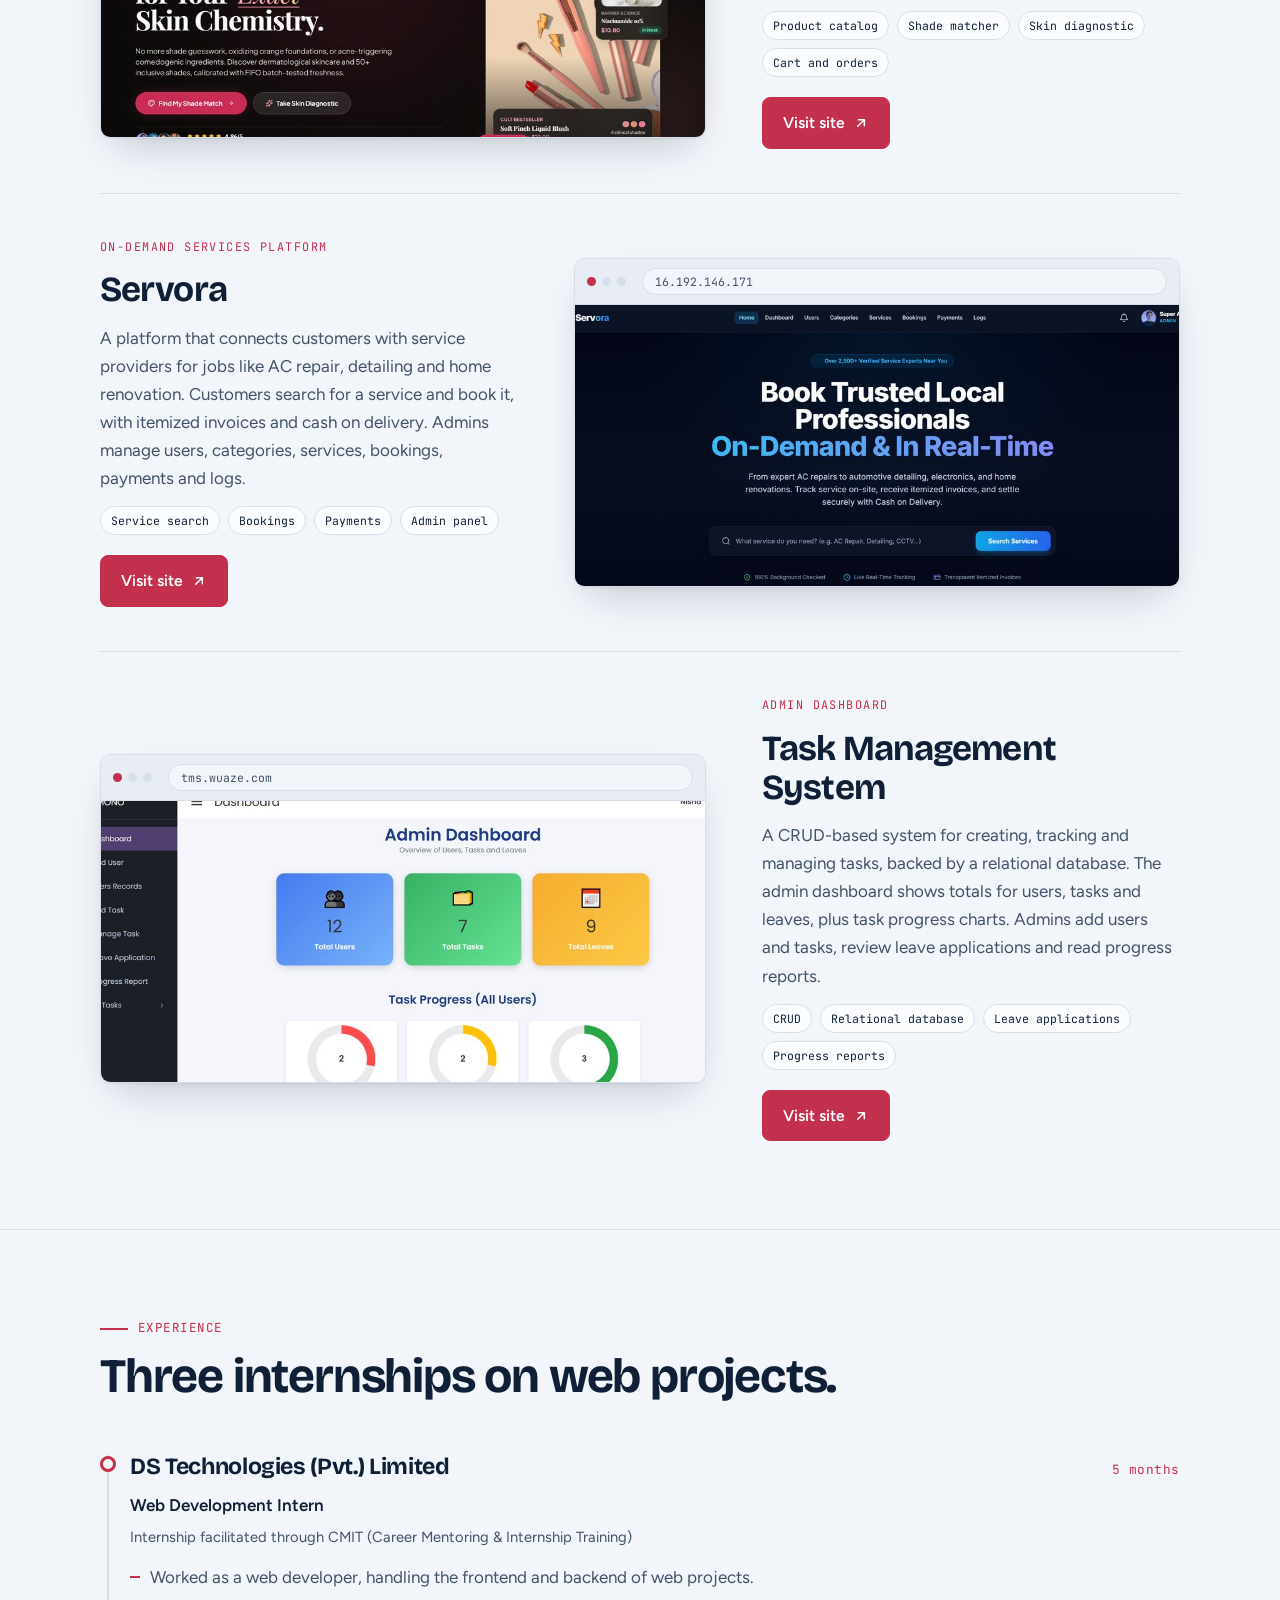
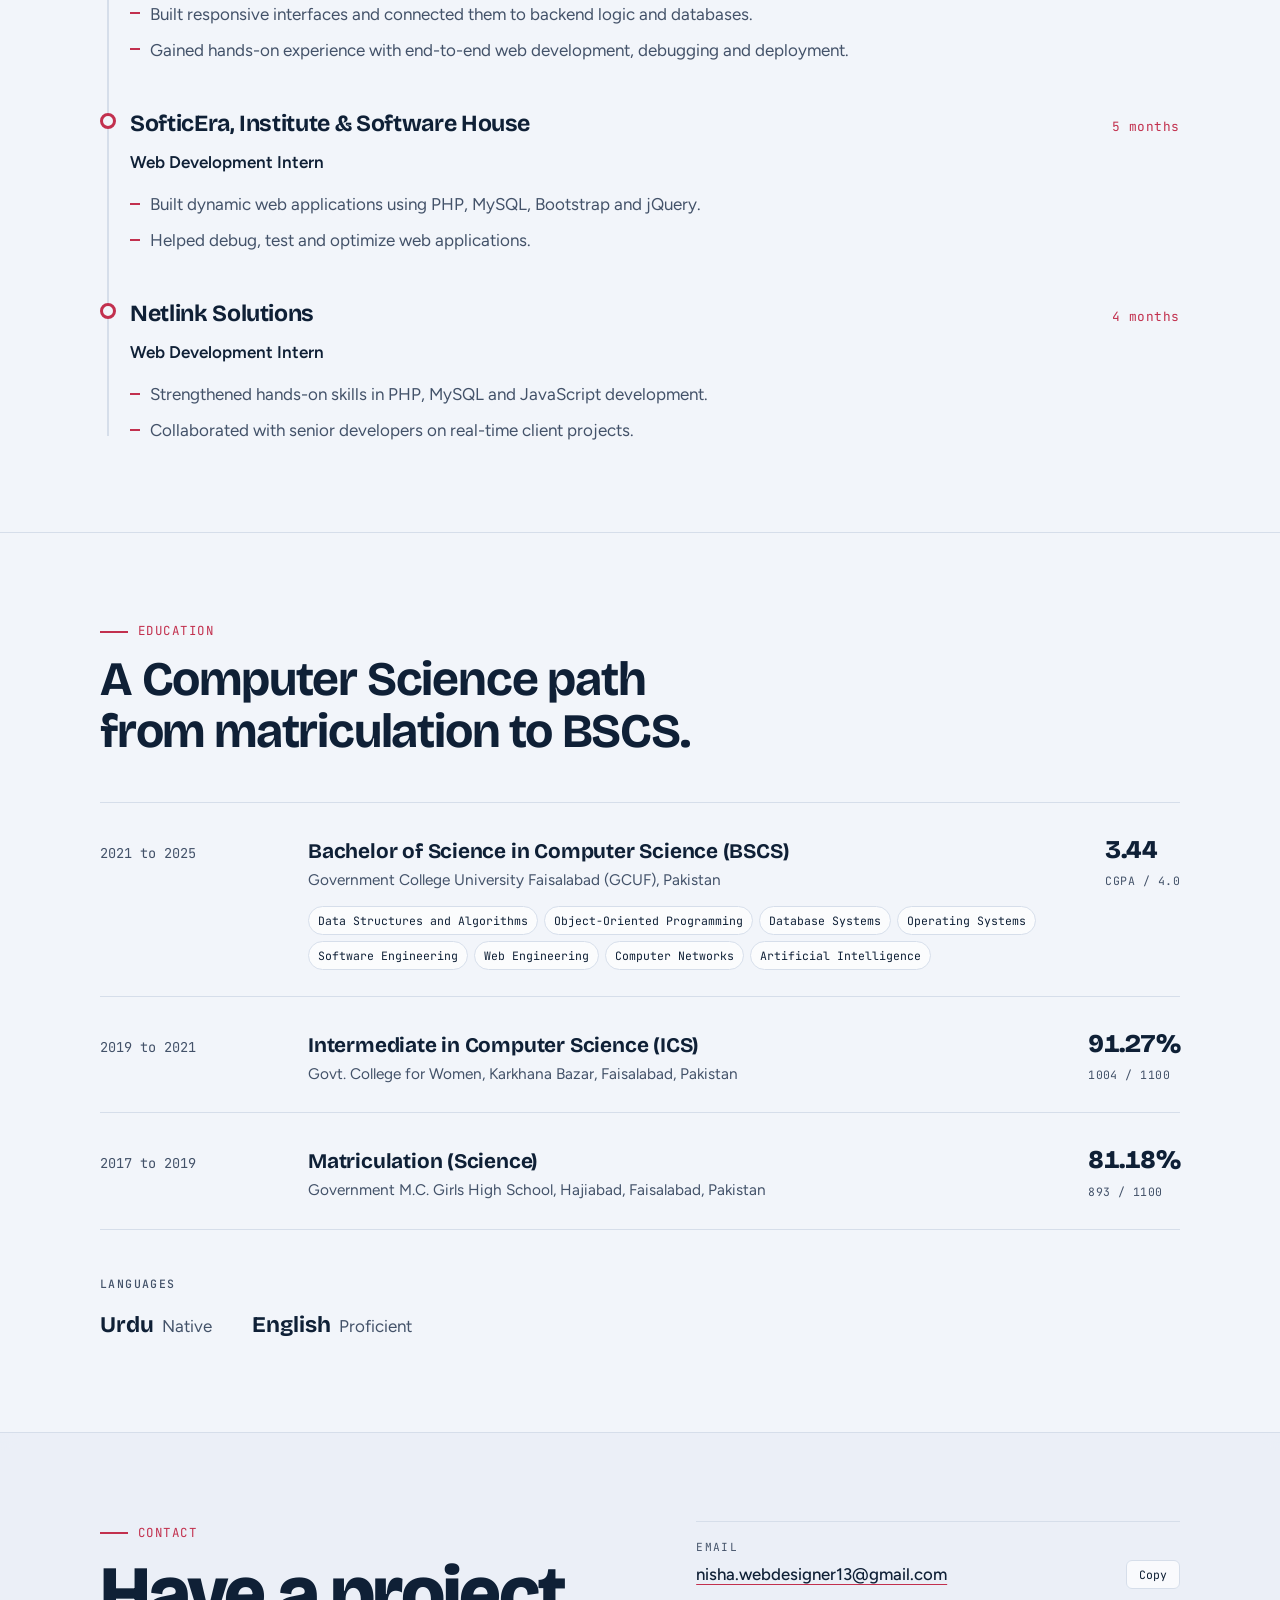
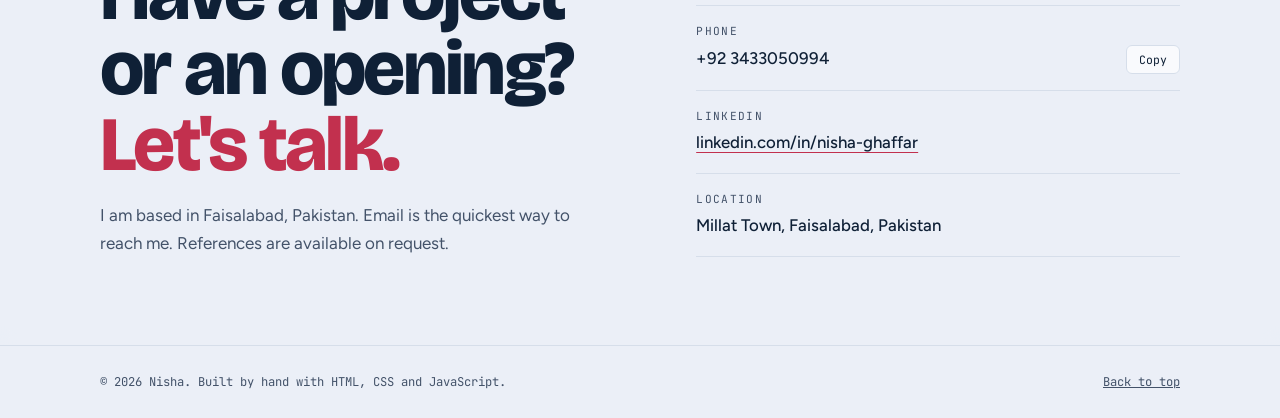
==== commit 5f3fd77f: "Update index.html" ====
--- a/index.html
+++ b/index.html
@@ -215,8 +215,8 @@
         </article>
 
         <article class="proj rv">
-          <a class="shot" href="href="https://car-dealership-platform-ten.vercel.app/" target="_blank" rel="noopener" aria-label="Open AutoLuxe in a new tab">
-            <div class="chrome" aria-hidden="true"><i></i><i></i><i></i><span class="url">13.63.98.57</span></div>
+          <a class="shot" href="https://car-dealership-platform-ten.vercel.app/" target="_blank" rel="noopener" aria-label="Open AutoLuxe in a new tab">
+            <div class="chrome" aria-hidden="true"><i></i><i></i><i></i><span class="url">car-dealership-platform-ten.vercel.app</span></div>
             <div class="view"><img src="images/autoluxe.jpg" alt="AutoLuxe home page with a featured Land Rover slider and a vehicle search bar"></div>
           </a>
           <div class="proj-body">
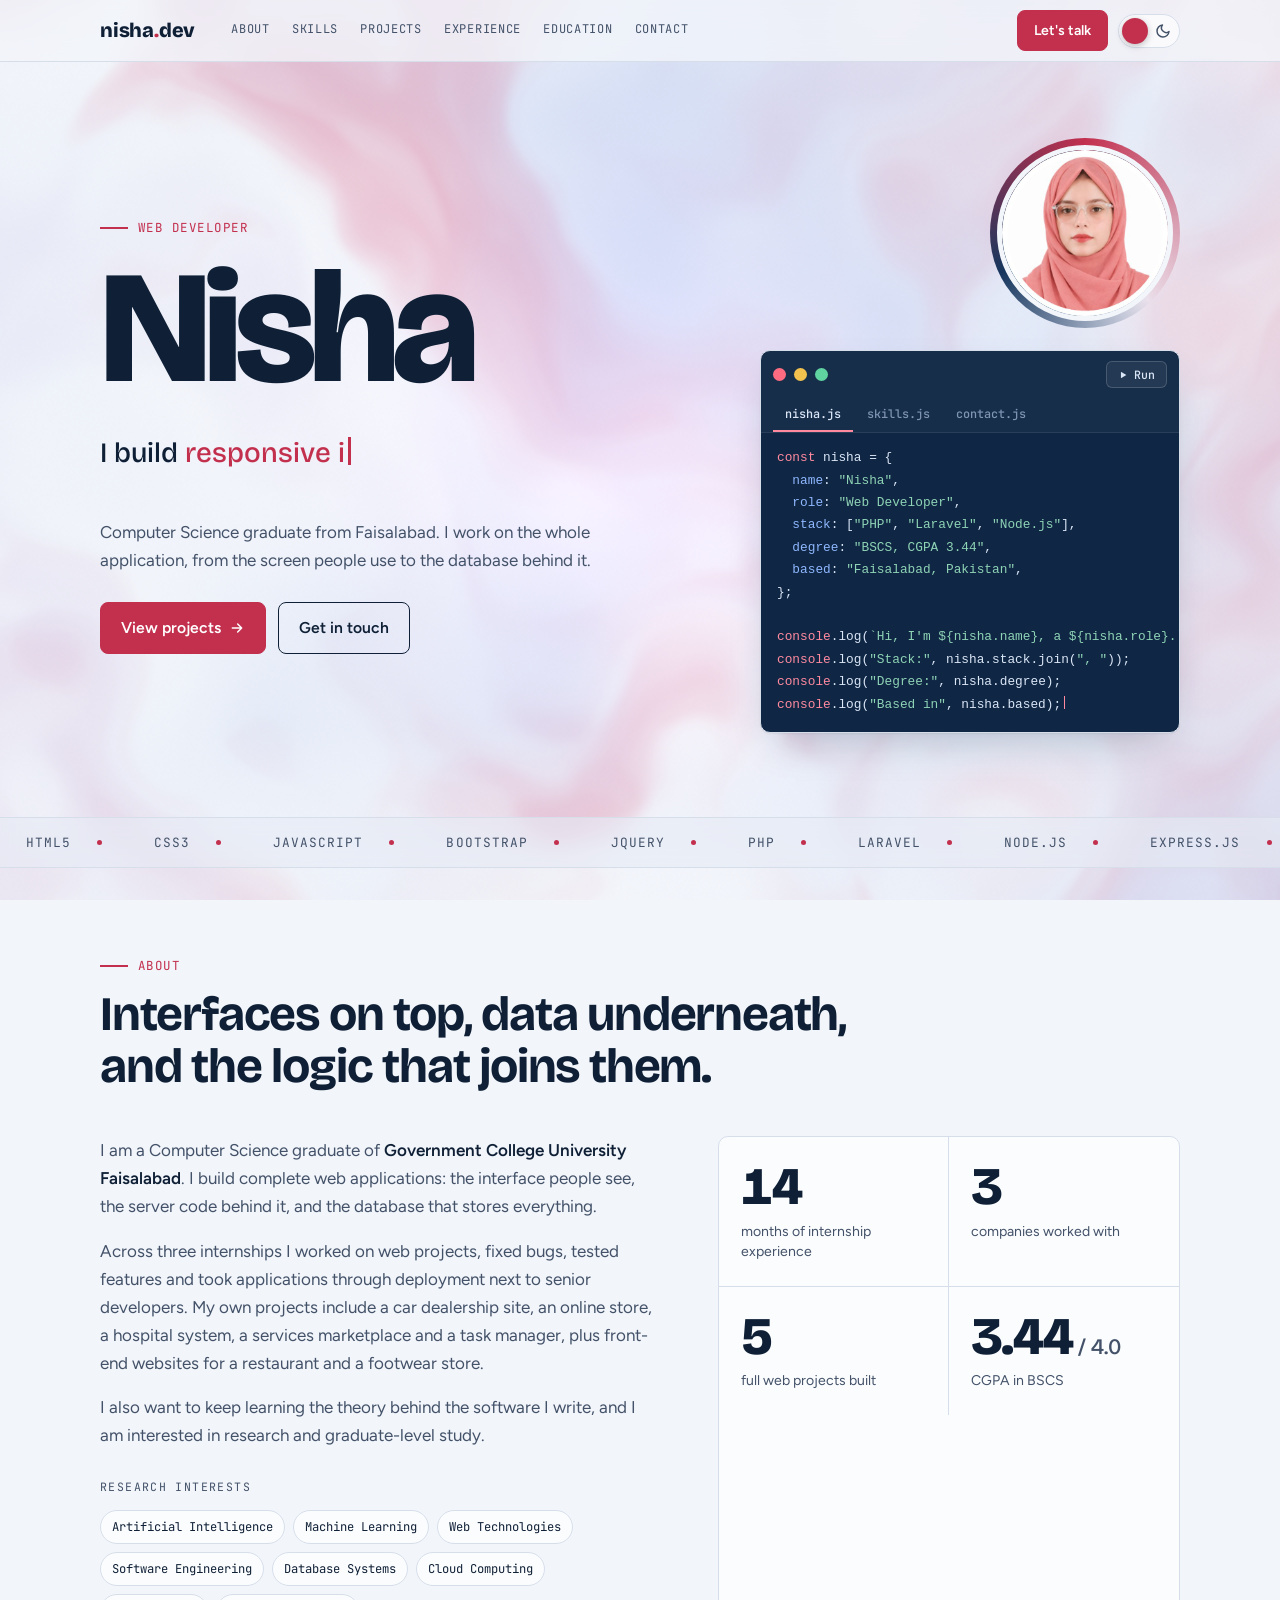
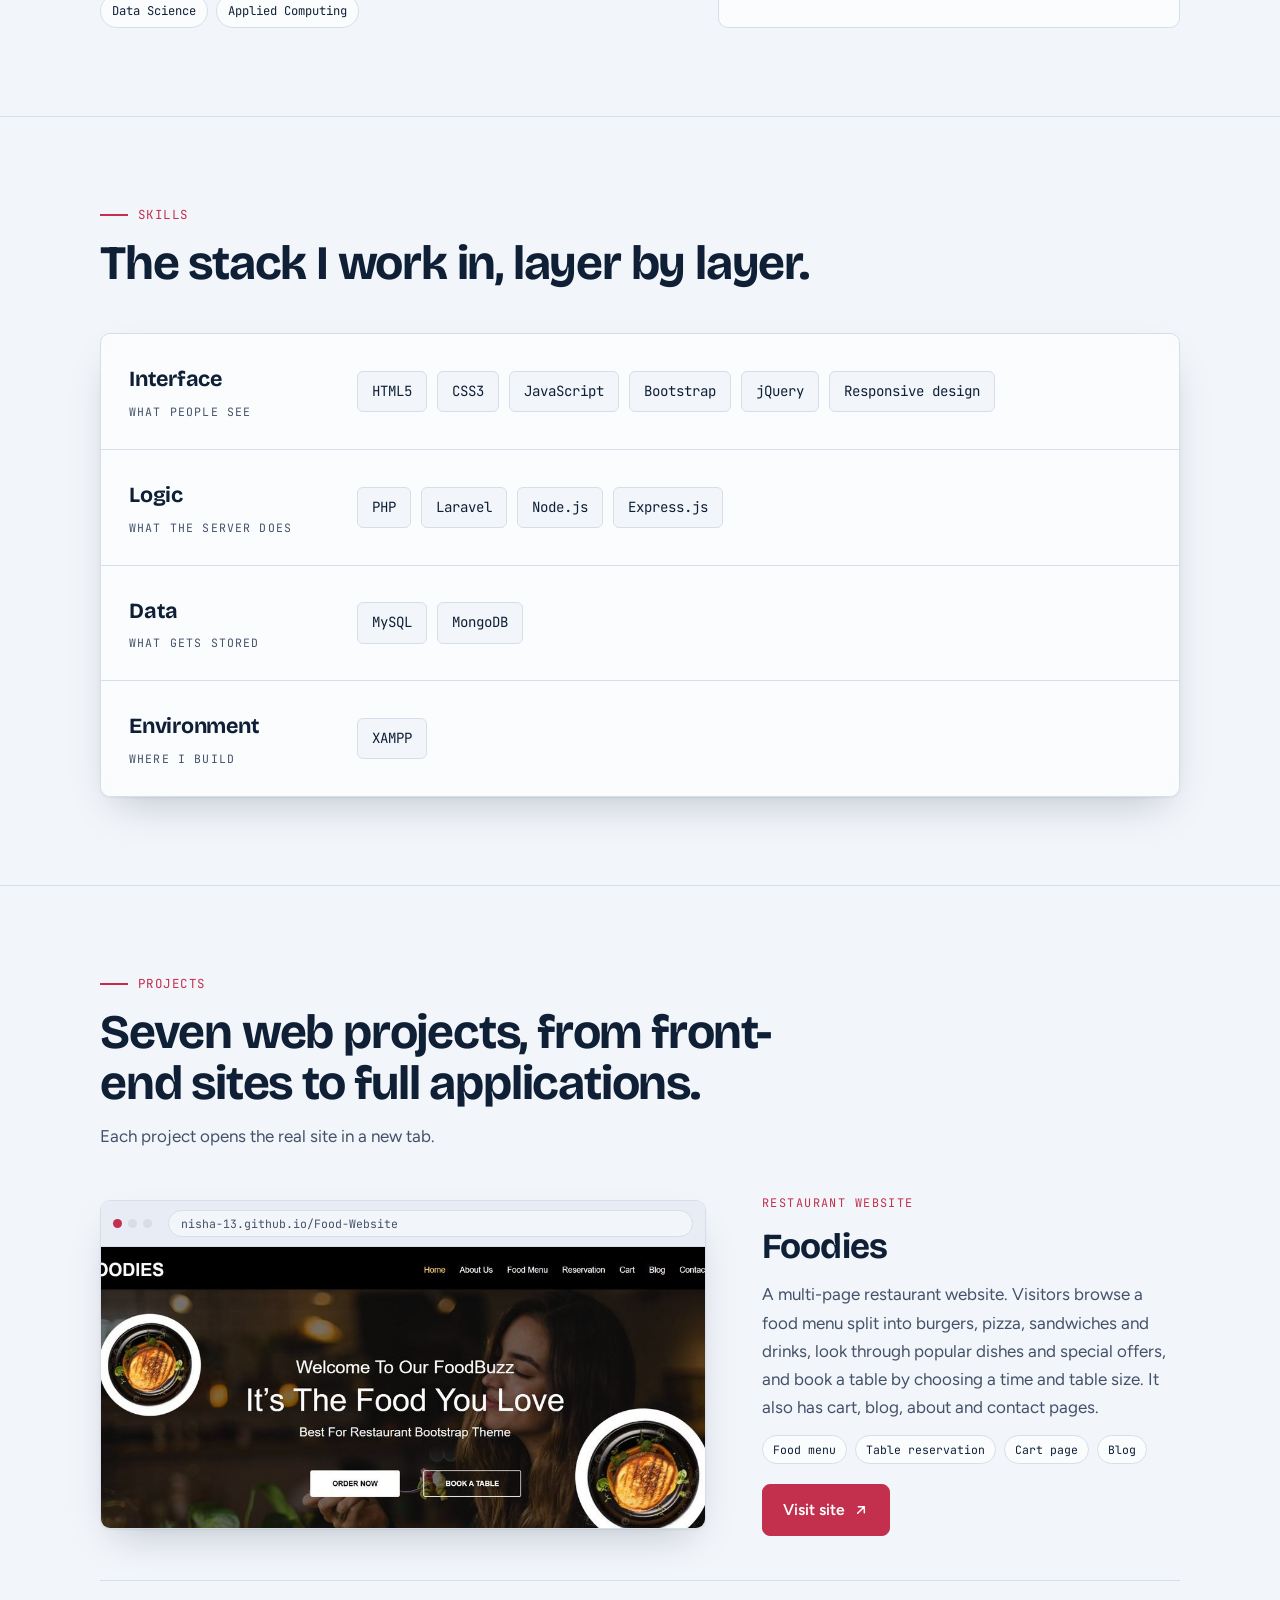
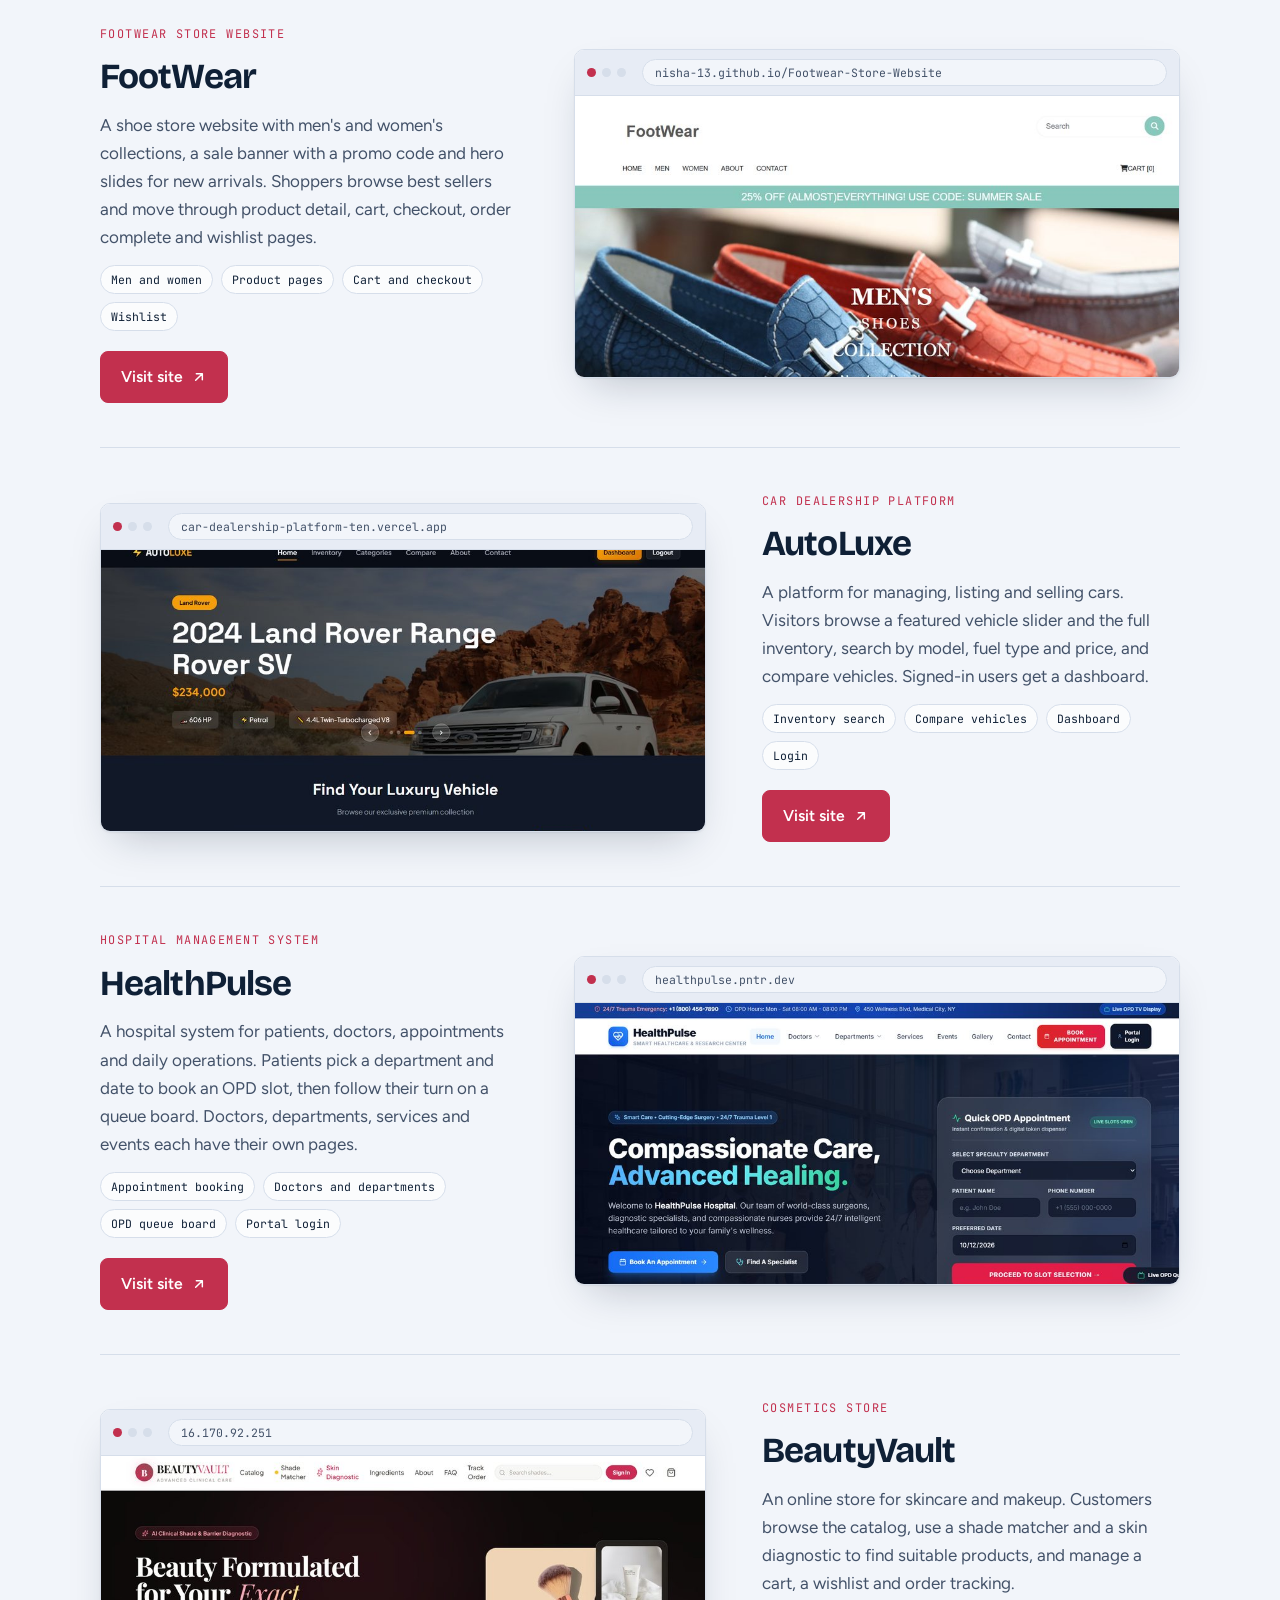
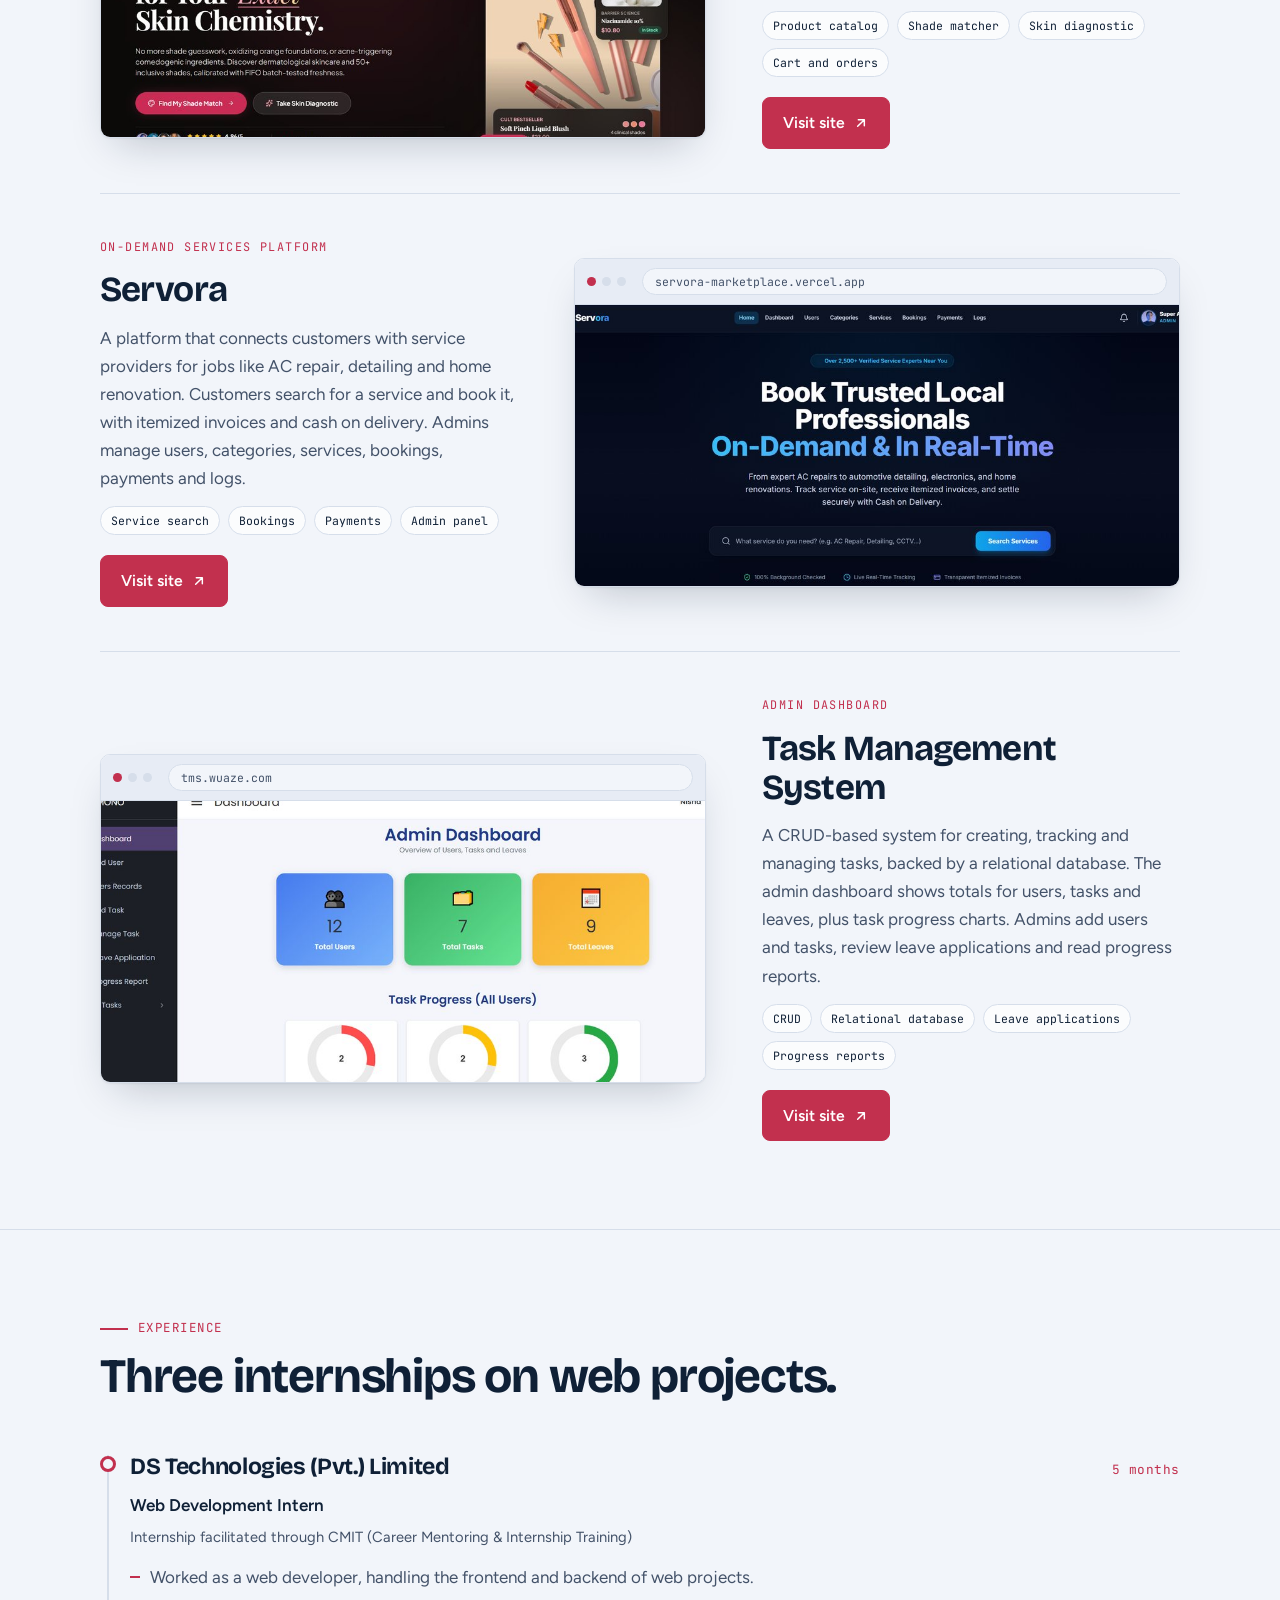
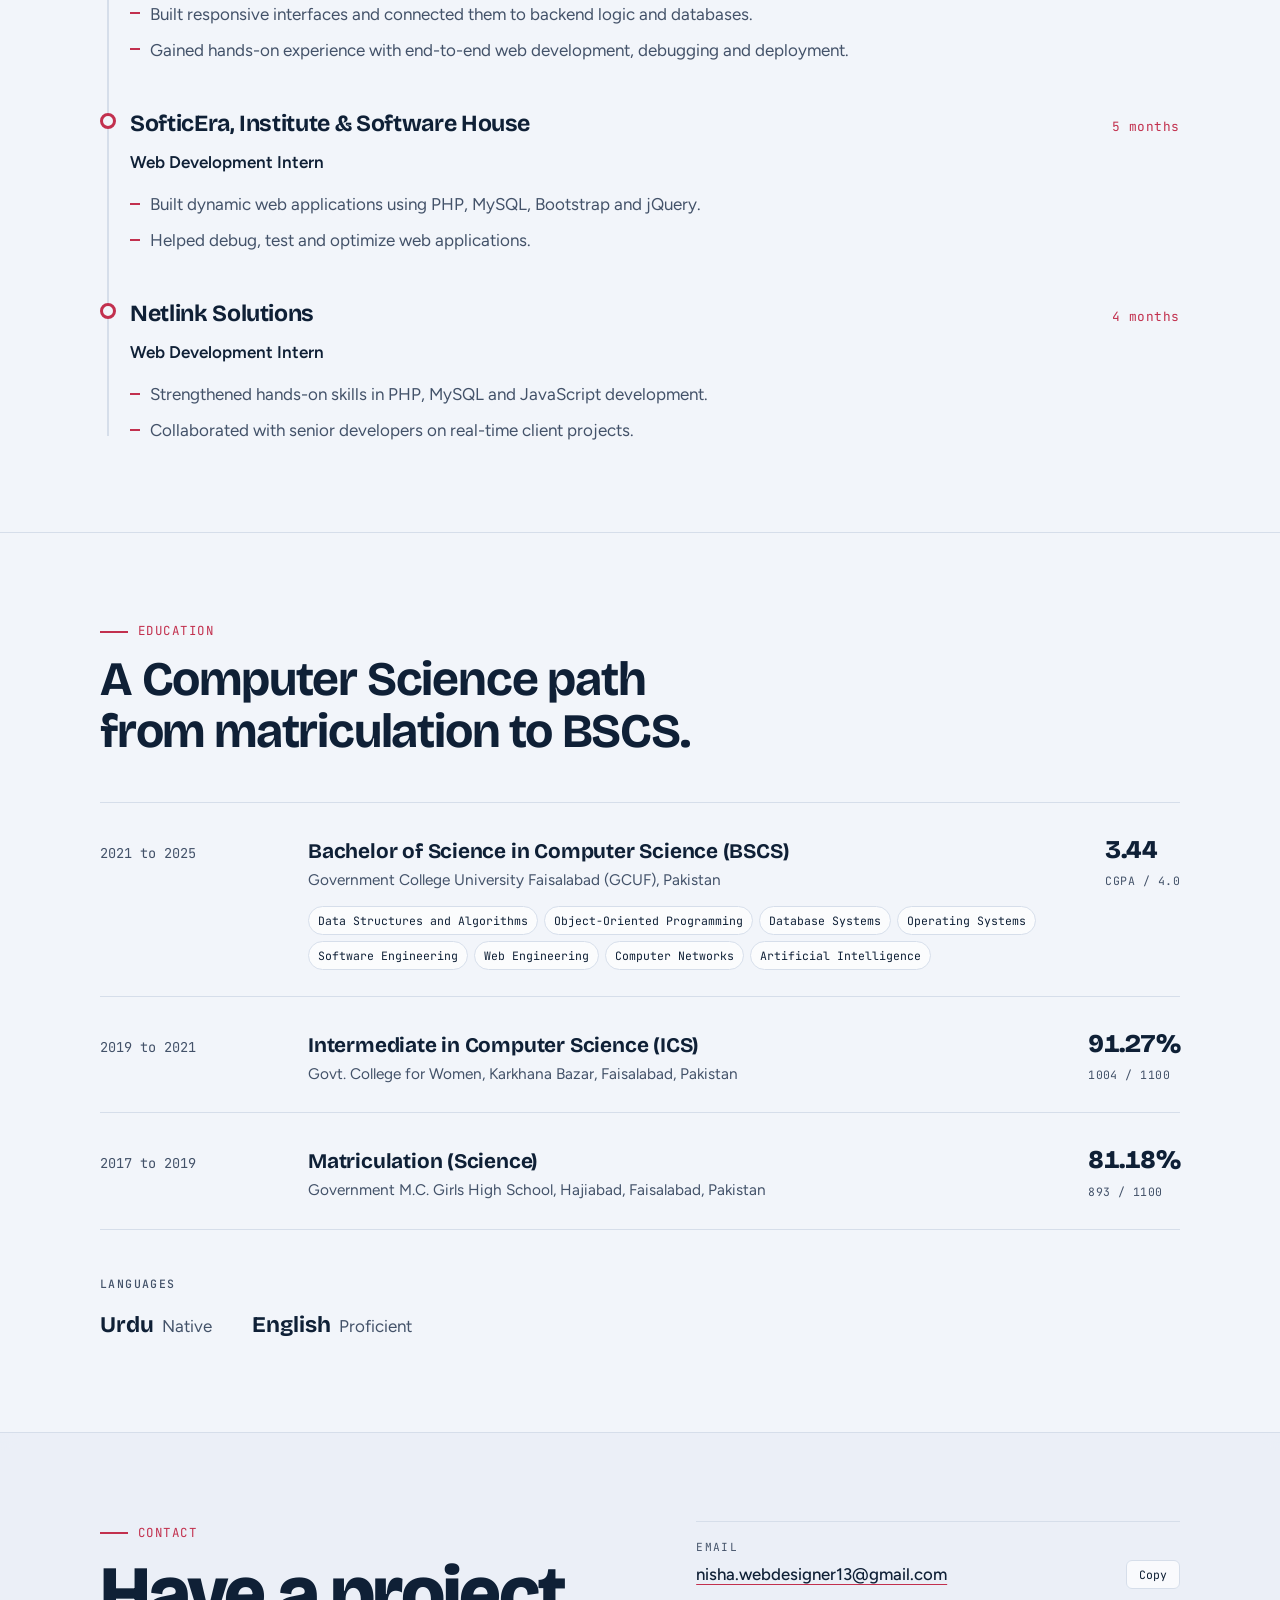
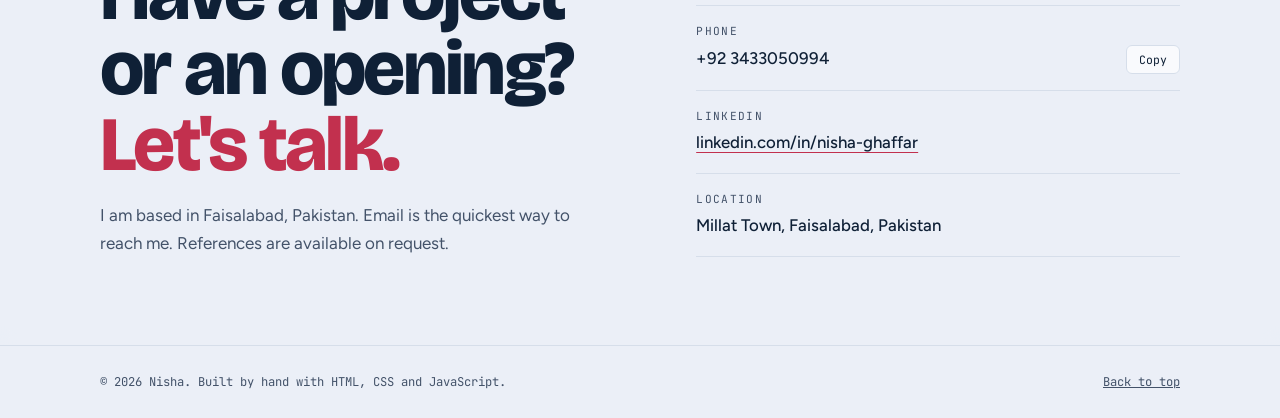
==== commit 3022728e: "Update index.html" ====
--- a/index.html
+++ b/index.html
@@ -263,8 +263,8 @@
         </article>
 
         <article class="proj rv">
-          <a class="shot" href="http://16.192.146.171/" target="_blank" rel="noopener" aria-label="Open Servora in a new tab">
-            <div class="chrome" aria-hidden="true"><i></i><i></i><i></i><span class="url">16.192.146.171</span></div>
+          <a class="shot" href="https://servora-marketplace.vercel.app/" target="_blank" rel="noopener" aria-label="Open Servora in a new tab">
+            <div class="chrome" aria-hidden="true"><i></i><i></i><i></i><span class="url">servora-marketplace.vercel.app</span></div>
             <div class="view"><img src="images/servora.jpg" alt="Servora home page with a service search bar and an admin navigation menu"></div>
           </a>
           <div class="proj-body">
@@ -272,7 +272,7 @@
             <h3>Servora</h3>
             <p>A platform that connects customers with service providers for jobs like AC repair, detailing and home renovation. Customers search for a service and book it, with itemized invoices and cash on delivery. Admins manage users, categories, services, bookings, payments and logs.</p>
             <ul class="tags"><li>Service search</li><li>Bookings</li><li>Payments</li><li>Admin panel</li></ul>
-            <a class="btn primary" href="http://16.192.146.171/" target="_blank" rel="noopener">Visit site
+            <a class="btn primary" href="https://servora-marketplace.vercel.app/" target="_blank" rel="noopener">Visit site
               <svg viewBox="0 0 24 24" fill="none" stroke="currentColor" stroke-width="2.2" stroke-linecap="round" stroke-linejoin="round" aria-hidden="true"><path d="M7 17L17 7M8 7h9v9"/></svg>
             </a>
           </div>
